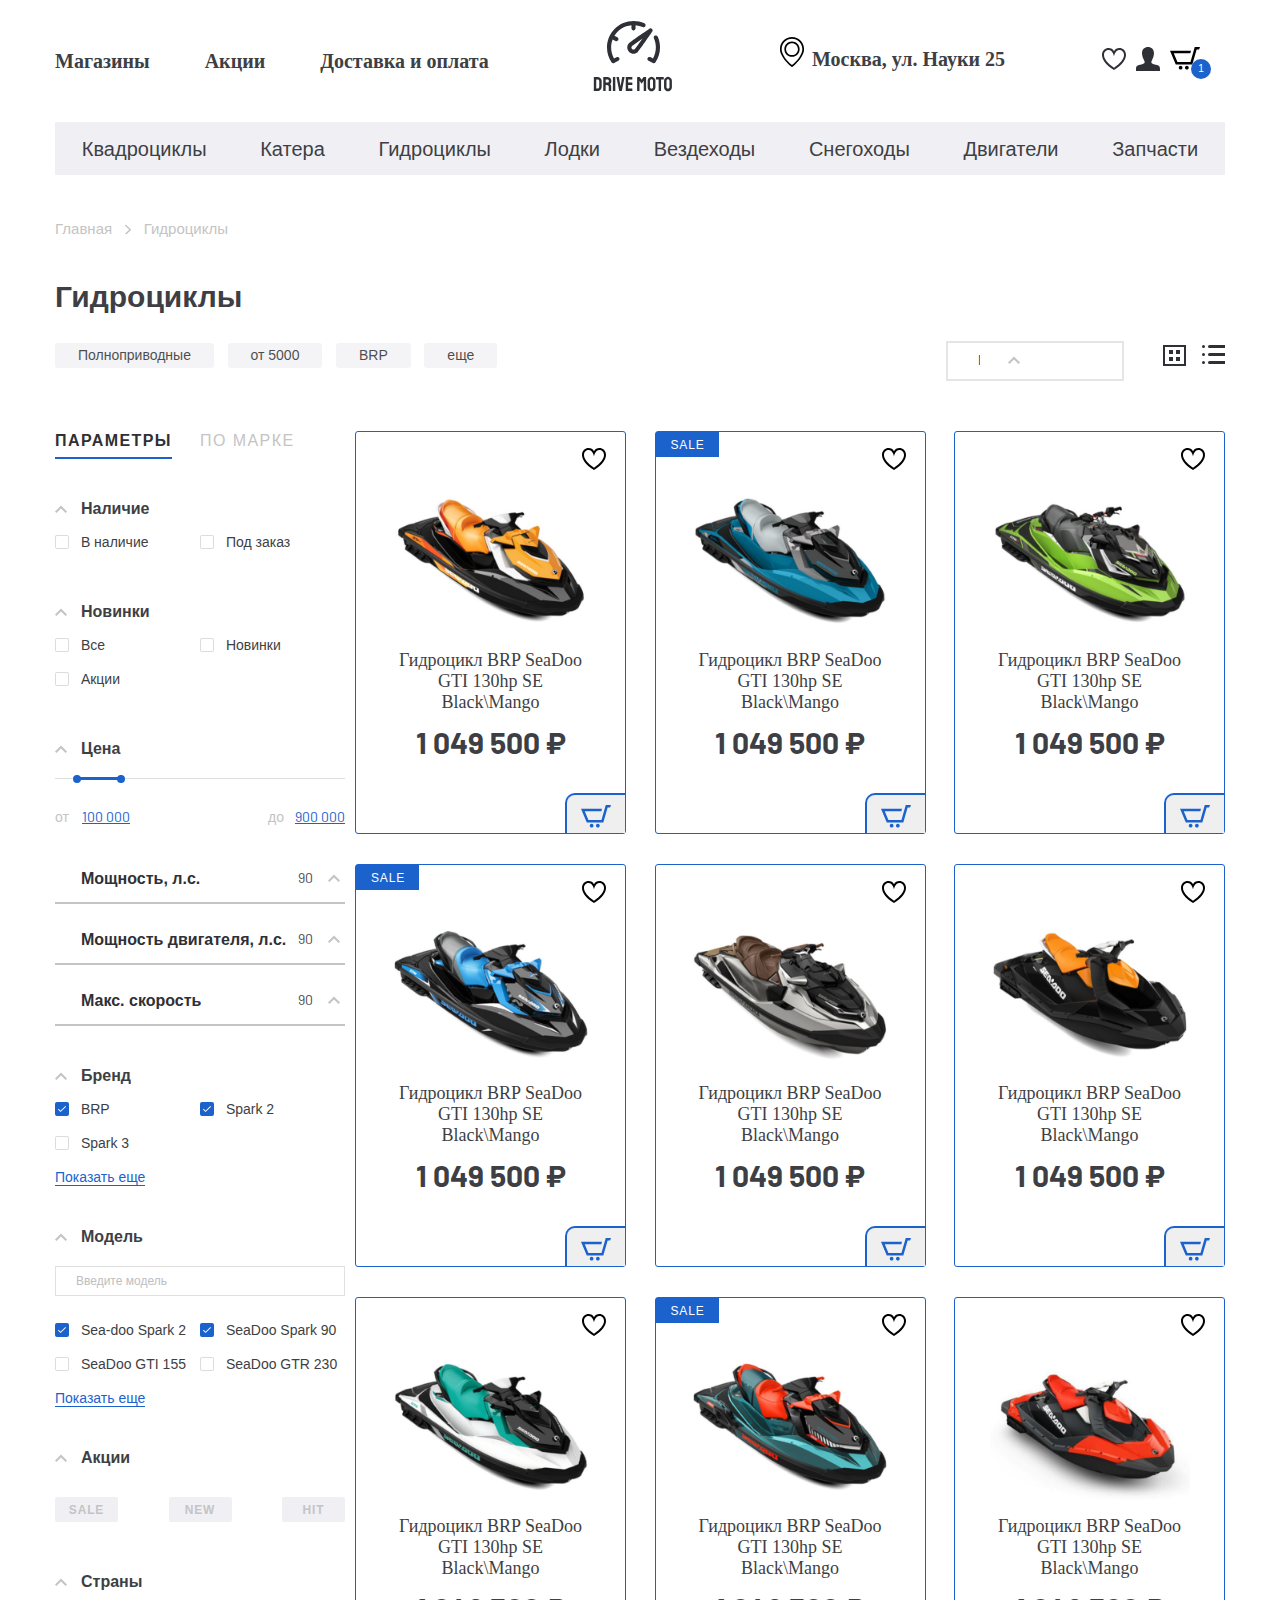
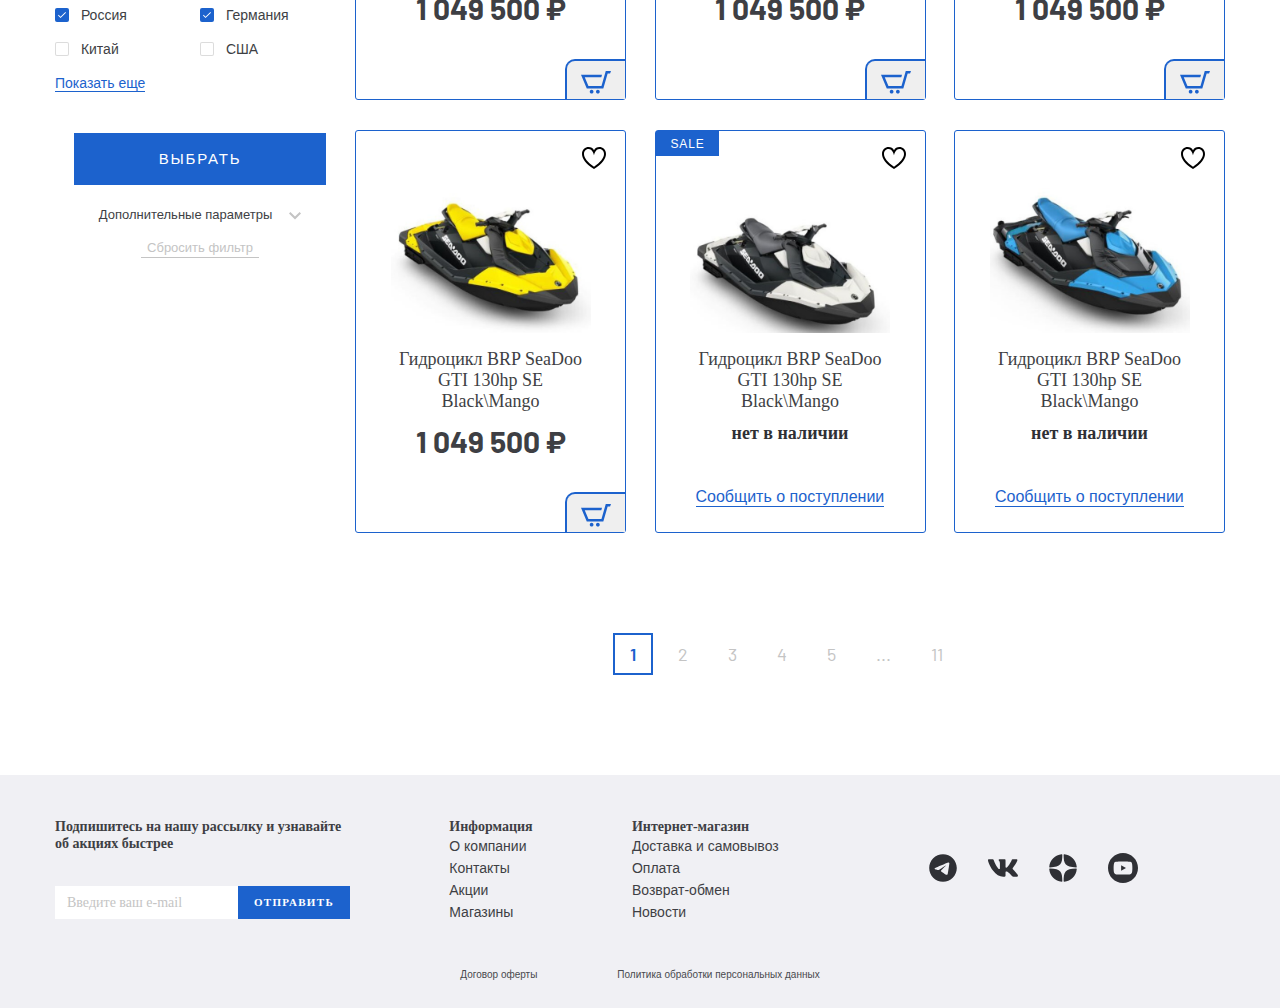
==== catalog.html @ 94f4d3b2 "верстка фильтра catalog.html" ====
<!DOCTYPE html>
<html lang="ru">

<head>
  <meta charset="UTF-8">
  <meta name="viewport" content="width=device-width, initial-scale=1.0">
  <meta http-equiv="X-UA-Compatible" content="ie=edge">
  <title>Интернет-магазин мыла ручной работы</title>
  <link rel="stylesheet" href="css/normalize.css">
  <link rel="stylesheet" href="css/slick.css">
  <link rel="stylesheet" href="css/fonts.css">
  <link rel="stylesheet" href="css/ion.rangeSlider.min.css">
  <link rel="stylesheet" href="css/jquery.formstyler.css">
  <link rel="stylesheet" href="css/jquery.rateyo.min.css">
  <link rel="stylesheet" href="css/jquery.formstyler.theme.css">
  <link href="https://fonts.googleapis.com/css2?family=Barlow:wght@400;700&display=swap" rel="stylesheet">
  <link rel="stylesheet" href="css/style.css">
</head>

<body>

  <header class="header">
    <div class="header__top">
      <div class="container">
        <div class="header__top-inner">
          <nav class="menu">
            <ul class="menu__list">
              <li class="menu__item"><a class="menu__link" href="#">Магазины</a></li>
              <li class="menu__item"><a class="menu__link" href="#">Акции</a></li>
              <li class="menu__item"><a class="menu__link" href="#">Доставка и оплата</a></li>
            </ul>
          </nav>
          <a class="logo" href="#">
            <img class="logo__img" src="images/logo.svg" alt="">
          </a>
          <div class="header__box">
            <p class="header__adress">Москва, ул. Науки 25</p>
            <ul class="user-list">
              <li class="user-list__item">
                <a class="user-list__link" href="#">
                  <img src="images/favorite.svg" alt="">
                </a>
              </li>
              <li class="user-list__item">
                <a class="user-list__link" href="#">
                  <img src="images/user.svg" alt="">
                </a>
              </li>
              <li class="user-list__item">
                <a class="user-list__link basket" href="#">
                  <img src="images/basket.svg" alt="">
                  <p class="basket__num">1</p>
                </a>
              </li>
            </ul>
          </div>
        </div>
      </div>
    </div>
    <div class="header__bottom">
      <div class="container">
        <ul class="menu-categories">
          <li class="menu-categories__item">
            <a class="menu-categories__link" href="#">Квадроциклы</a>
          </li>
          <li class="menu-categories__item">
            <a class="menu-categories__link" href="#">Катера</a>
          </li>
          <li class="menu-categories__item">
            <a class="menu-categories__link" href="#">Гидроциклы</a>
          </li>
          <li class="menu-categories__item">
            <a class="menu-categories__link" href="#">Лодки</a>
          </li>
          <li class="menu-categories__item">
            <a class="menu-categories__link" href="#">Вездеходы</a>
          </li>
          <li class="menu-categories__item">
            <a class="menu-categories__link" href="#">Снегоходы</a>
          </li>
          <li class="menu-categories__item">
            <a class="menu-categories__link" href="#">Двигатели</a>
          </li>
          <li class="menu-categories__item">
            <a class="menu-categories__link" href="#">Запчасти</a>
          </li>
        </ul>
      </div>
    </div>
  </header>


  <div class="breadcrumbs">
    <div class="container">
      <ul class="breadcrumbs__list">
        <li class="breadcrumbs__list-item">
          <a class="breadcrimbs__list-link" href="#">Главная</a>
        </li>
        <li class="breadcrumbs__list-item">
          <span>Гидроциклы</span>
        </li>
      </ul>
    </div>
  </div>

  <section class="catalog">
    <div class="container">
      <h2 class="catalog__title">Гидроциклы</h2>
      <div class="catalog__filter">
        <div class="catalog__filter-items">
          <button class="">Полноприводные</button>
          <button class="">от 5000</button>
          <button class="">BRP</button>
          <button class="">еще</button>
        </div>
        <div class="catalog__filter-btn">
          <select class="filter-style select-item">
            <option>По полулярности</option>
            <option>По цене</option>
            <option>По убыванию</option>
            <option>По возрастанию</option>
          </select>
          <button class="catalog__filter-btngrid">
            <svg width="23" height="21" viewBox="0 0 23 21" fill="none" xmlns="http://www.w3.org/2000/svg">
              <rect x="1" y="1" width="21" height="19" stroke="#2F3035" stroke-width="2" />
              <rect x="7" y="6" width="2" height="2" fill="#2F3035" stroke="#2F3035" stroke-width="2" />
              <rect x="7" y="13" width="2" height="2" fill="#2F3035" stroke="#2F3035" stroke-width="2" />
              <rect x="14" y="6" width="2" height="2" fill="#2F3035" stroke="#2F3035" stroke-width="2" />
              <rect x="14" y="13" width="2" height="2" fill="#2F3035" stroke="#2F3035" stroke-width="2" />
            </svg>
          </button>
          <button class="catalog__filter-btnline">
            <svg width="23" height="21" viewBox="0 0 23 21" fill="none" xmlns="http://www.w3.org/2000/svg">
              <g opacity="1">
                <rect x="6" width="21" height="3" rx="1.5" fill="#2F3035" />
                <rect x="6" y="8" width="21" height="3" rx="1.5" fill="#2F3035" />
                <rect x="6" y="16" width="21" height="3" rx="1.5" fill="#2F3035" />
                <rect width="3" height="3" rx="1.5" fill="#2F3035" />
                <rect y="8" width="3" height="3" rx="1.5" fill="#2F3035" />
                <rect y="16" width="3" height="3" rx="1.5" fill="#2F3035" />
              </g>
            </svg>
          </button>
        </div>
      </div>
      <div class="catalog__inner">
        <aside class="catalog__inner-aside">
          <div class="tabs-wrapper">
            <div class="tabs aside-filter__tabs">
              <a class="tab aside-filter__tab tab--active" href="#"><span>Параметры</span></a>
              <a class="tab aside-filter__tab" href="#"><span>по марке</span></a>
            </div>
            <div class="tabs-container">
              <div class="tabs-content aside-filter__tabs-content tabs-content--active">
                <form action="#" class="aside-filter__form">
                  <ul class="aside-filter__list">
                    <li class="aside-filter__item-drop">
                      <p class="aside-filter__item-title filter__item-drop">Наличие</p>
                      <div class="aside-filter__content">
                        <div class="aside-filter__content-box">
                          <label class="aside-filter__content-label">
                            <input class="filter-style" type="checkbox">
                            В наличие
                          </label>
                        </div>
                        <div class="aside-filter__content-box">
                          <label class="aside-filter__content-label">
                            <input class="filter-style" type="checkbox">
                            Под заказ
                          </label>
                        </div>
                      </div>
                    </li>
                    <li class="aside-filter__item-drop">
                      <p class="aside-filter__item-title filter__item-drop">Новинки</p>
                      <div class="aside-filter__content aside-filter__content-radio">
                        <div class="aside-filter__content-box">
                          <label class="aside-filter__content-label">
                            <input class="filter-style" name="radio" type="radio">
                            Все
                          </label>
                        </div>
                        <div class="aside-filter__content-box">
                          <label class="aside-filter__content-label">
                            <input class="filter-style" name="radio" type="radio">
                            Новинки
                          </label>
                        </div>
                        <div class="aside-filter__content-box">
                          <label class="aside-filter__content-label">
                            <input class="filter-style" name="radio" type="radio">
                            Акции
                          </label>
                        </div>
                      </div>
                    </li>
                    <li class="aside-filter__item-drop">
                      <p class="aside-filter__item-title filter__item-drop">Цена</p>
                      <div class="aside-filter__content">
                        <input type="text" class="js-range-slider" name="my_range" value="" data-from="150000" data-to="275000"/>
                      </div>
                    </li>
                    <li class="aside-filter__item-list">
                      <div class="filter__item-list">
                        <p class="filter-list__title">
                          Мощность, л.с.
                        </p>
                        <select class="filter-list__select filter-style">
                          <option>90</option>
                          <option>130</option>
                          <option>154</option>
                          <option>230</option>
                          <option>300</option>
                        </select>
                      </div>
                      <div class="filter__item-list">
                        <p class="filter-list__title">
                          Мощность двигателя, л.с.
                        </p>
                        <select class="filter-list__select filter-style">
                          <option>90</option>
                          <option>130</option>
                          <option>154</option>
                          <option>230</option>
                          <option>300</option>
                        </select>
                      </div>
                      <div class="filter__item-list">
                        <p class="filter-list__title">
                          Макс. скорость
                        </p>
                        <select class="filter-list__select filter-style">
                          <option>90</option>
                          <option>130</option>
                          <option>154</option>
                          <option>230</option>
                          <option>300</option>
                        </select>
                      </div>
                    </li>
                    <li class="aside-filter__item-drop">
                      <p class="aside-filter__item-title filter__item-drop">Бренд</p>
                      <div class="aside-filter__content">
                        <div class="aside-filter__content-box">
                          <label class="aside-filter__content-label">
                            <input class="filter-style" type="checkbox" checked>
                            BRP
                          </label>
                        </div>
                        <div class="aside-filter__content-box">
                          <label class="aside-filter__content-label">
                            <input class="filter-style" type="checkbox" checked>
                            Spark 2
                          </label>
                        </div>
                        <div class="aside-filter__content-box">
                          <label class="aside-filter__content-label">
                            <input class="filter-style" type="checkbox">
                            Spark 3
                          </label>
                        </div>
                        <div class="filter-more">
                          <a class="filter-more__btn" href="#">Показать еще</a>
                        </div>
                      </div>
                    </li>
                    <li class="aside-filter__item-drop">
                      <p class="aside-filter__item-title filter__item-drop">Модель</p>
                      <div class="aside-filter__content">
                        <input class="filter-search" type="text" placeholder="Введите модель">
                        <div class="aside-filter__content-box">
                          <label class="aside-filter__content-label">
                            <input class="filter-style" type="checkbox" checked>
                            Sea-doo Spark 2
                          </label>
                        </div>
                        <div class="aside-filter__content-box">
                          <label class="aside-filter__content-label">
                            <input class="filter-style" type="checkbox" checked>
                            SeaDoo Spark 90
                          </label>
                        </div>
                        <div class="aside-filter__content-box">
                          <label class="aside-filter__content-label">
                            <input class="filter-style" type="checkbox">
                            SeaDoo GTI 155
                          </label>
                        </div>
                        <div class="aside-filter__content-box">
                          <label class="aside-filter__content-label">
                            <input class="filter-style" type="checkbox">
                            SeaDoo GTR 230
                          </label>
                        </div>
                        <div class="filter-more">
                          <a class="filter-more__btn" href="#">Показать еще</a>
                        </div>
                      </div>
                    </li>
                    
                    
                    <li class="aside-filter__item-drop btn-checked">
                      <p class="aside-filter__item-title filter__item-drop">Акции</p>
                      <div class="aside-filter__content">
                        <div class="aside-filter__content-box">
                          <label class="aside-filter__content-label">
                            <input class="filter-style" type="checkbox">
                            <span class="btn-checked__text">Sale</span>
                          </label>
                        </div>
                        <div class="aside-filter__content-box">
                          <label class="aside-filter__content-label">
                            <input class="filter-style" type="checkbox">
                            <span class="btn-checked__text">New</span>
                          </label>
                        </div>
                        <div class="aside-filter__content-box">
                          <label class="aside-filter__content-label">
                            <input class="filter-style" type="checkbox">
                            <span class="btn-checked__text">Hit</span>
                          </label>
                        </div>
                      </div>
                    </li>
                    <li class="aside-filter__item-drop">
                      <p class="aside-filter__item-title filter__item-drop">Страны</p>
                      <div class="aside-filter__content">
                        <div class="aside-filter__content-box">
                          <label class="aside-filter__content-label">
                            <input class="filter-style" type="checkbox" checked>
                            Россия
                          </label>
                        </div>
                        <div class="aside-filter__content-box">
                          <label class="aside-filter__content-label">
                            <input class="filter-style" type="checkbox" checked>
                            Германия
                          </label>
                        </div>
                        <div class="aside-filter__content-box">
                          <label class="aside-filter__content-label">
                            <input class="filter-style" type="checkbox">
                            Китай
                          </label>
                        </div>
                        <div class="aside-filter__content-box">
                          <label class="aside-filter__content-label">
                            <input class="filter-style" type="checkbox">
                            CША
                          </label>
                        </div>
                        <div class="filter-more">
                          <a class="filter-more__btn" href="#">Показать еще</a>
                        </div>
                      </div>
                    </li>
                    <li class="aside-filter__item-drop aside-filter__item-btn">
                      <button class="filter-btn__choose filter-btn__choose--active" type="submit">Выбрать</button>
                      <p class="filter__extra">Дополнительные параметры</p>
                      <div class="filter__extra-content">
                        еще всякие доп. параметры
                      </div>
                      <button class="filter-btn__reset" type="submit">Сбросить фильтр</button>
                    </li>
                  </ul>
                </form>
              </div>
              <div class="tabs-content aside-filter__tabs-content">content-2</div>
            </div>
          </div>
        </aside>
        <div class="catalog__inner-list">
          <div class="product-item__wrapper">
            <button class="product-item__favorite"></button>
            <button class="product-item__basket">
              <img src="images/basket-blue.svg" alt="">
            </button>
            <a class="product-item__notify-link" href="#">Сообщить о поступлении</a>
            <a class="product-item" href="#">
              <p class="product-item__hover-text">
                посмотреть товар
              </p>
              <img class="product-item__img" src="images/content/gidrotsikl-1.png" alt="Гидроцикл BRP SeaDoo GTI 130hp SE Black\Mango">
              <h4 class="product-item__title">Гидроцикл BRP SeaDoo GTI 130hp SE Black\Mango</h4>
              <p class="price product-item__price">1 049 500</p>
              <p class="product-item__notify-text">нет в наличии</p>
            </a>
          </div>
          <div class="product-item__wrapper">
            <button class="product-item__favorite"></button>
            <button class="product-item__basket">
              <img src="images/basket-blue.svg" alt="">
            </button>
            <a class="product-item__notify-link" href="#">Сообщить о поступлении</a>
            <a class="product-item product-item--sale" href="#">
              <p class="product-item__hover-text">
                посмотреть товар
              </p>
              <img class="product-item__img" src="images/content/gidrotsikl-2.png"
                alt="Гидроцикл BRP SeaDoo GTI 130hp SE Black\Mango">
              <h4 class="product-item__title">Гидроцикл BRP SeaDoo GTI 130hp SE Black\Mango</h4>
              <p class="price product-item__price">1 049 500</p>
              <p class="product-item__notify-text">нет в наличии</p>
            </a>
          </div>
          <div class="product-item__wrapper">
            <button class="product-item__favorite"></button>
            <button class="product-item__basket">
              <img src="images/basket-blue.svg" alt="">
            </button>
            <a class="product-item__notify-link" href="#">Сообщить о поступлении</a>
            <a class="product-item" href="#">
              <p class="product-item__hover-text">
                посмотреть товар
              </p>
              <img class="product-item__img" src="images/content/gidrotsikl-3.png"
                alt="Гидроцикл BRP SeaDoo GTI 130hp SE Black\Mango">
              <h4 class="product-item__title">Гидроцикл BRP SeaDoo GTI 130hp SE Black\Mango</h4>
              <p class="price product-item__price">1 049 500</p>
              <p class="product-item__notify-text">нет в наличии</p>
            </a>
          </div>
          <div class="product-item__wrapper">
            <button class="product-item__favorite"></button>
            <button class="product-item__basket">
              <img src="images/basket-blue.svg" alt="">
            </button>
            <a class="product-item__notify-link" href="#">Сообщить о поступлении</a>
            <a class="product-item product-item--sale" href="#">
              <p class="product-item__hover-text">
                посмотреть товар
              </p>
              <img class="product-item__img" src="images/content/gidrotsikl-4.png"
                alt="Гидроцикл BRP SeaDoo GTI 130hp SE Black\Mango">
              <h4 class="product-item__title">Гидроцикл BRP SeaDoo GTI 130hp SE Black\Mango</h4>
              <p class="price product-item__price">1 049 500</p>
              <p class="product-item__notify-text">нет в наличии</p>
            </a>
          </div>
          <div class="product-item__wrapper">
            <button class="product-item__favorite"></button>
            <button class="product-item__basket">
              <img src="images/basket-blue.svg" alt="">
            </button>
            <a class="product-item__notify-link" href="#">Сообщить о поступлении</a>
            <a class="product-item" href="#">
              <p class="product-item__hover-text">
                посмотреть товар
              </p>
              <img class="product-item__img" src="images/content/gidrotsikl-5.png"
                alt="Гидроцикл BRP SeaDoo GTI 130hp SE Black\Mango">
              <h4 class="product-item__title">Гидроцикл BRP SeaDoo GTI 130hp SE Black\Mango</h4>
              <p class="price product-item__price">1 049 500</p>
              <p class="product-item__notify-text">нет в наличии</p>
            </a>
          </div>
          <div class="product-item__wrapper">
            <button class="product-item__favorite"></button>
            <button class="product-item__basket">
              <img src="images/basket-blue.svg" alt="">
            </button>
            <a class="product-item__notify-link" href="#">Сообщить о поступлении</a>
            <a class="product-item" href="#">
              <p class="product-item__hover-text">
                посмотреть товар
              </p>
              <img class="product-item__img" src="images/content/gidrotsikl-6.png"
                alt="Гидроцикл BRP SeaDoo GTI 130hp SE Black\Mango">
              <h4 class="product-item__title">Гидроцикл BRP SeaDoo GTI 130hp SE Black\Mango</h4>
              <p class="price product-item__price">1 049 500</p>
              <p class="product-item__notify-text">нет в наличии</p>
            </a>
          </div>
          <div class="product-item__wrapper">
            <button class="product-item__favorite"></button>
            <button class="product-item__basket">
              <img src="images/basket-blue.svg" alt="">
            </button>
            <a class="product-item__notify-link" href="#">Сообщить о поступлении</a>
            <a class="product-item" href="#">
              <p class="product-item__hover-text">
                посмотреть товар
              </p>
              <img class="product-item__img" src="images/content/gidrotsikl-7.png"
                alt="Гидроцикл BRP SeaDoo GTI 130hp SE Black\Mango">
              <h4 class="product-item__title">Гидроцикл BRP SeaDoo GTI 130hp SE Black\Mango</h4>
              <p class="price product-item__price">1 049 500</p>
              <p class="product-item__notify-text">нет в наличии</p>
            </a>
          </div>
          <div class="product-item__wrapper">
            <button class="product-item__favorite"></button>
            <button class="product-item__basket">
              <img src="images/basket-blue.svg" alt="">
            </button>
            <a class="product-item__notify-link" href="#">Сообщить о поступлении</a>
            <a class="product-item product-item--sale" href="#">
              <p class="product-item__hover-text">
                посмотреть товар
              </p>
              <img class="product-item__img" src="images/content/gidrotsikl-8.png"
                alt="Гидроцикл BRP SeaDoo GTI 130hp SE Black\Mango">
              <h4 class="product-item__title">Гидроцикл BRP SeaDoo GTI 130hp SE Black\Mango</h4>
              <p class="price product-item__price">1 049 500</p>
              <p class="product-item__notify-text">нет в наличии</p>
            </a>
          </div>
          <div class="product-item__wrapper">
            <button class="product-item__favorite"></button>
            <button class="product-item__basket">
              <img src="images/basket-blue.svg" alt="">
            </button>
            <a class="product-item__notify-link" href="#">Сообщить о поступлении</a>
            <a class="product-item" href="#">
              <p class="product-item__hover-text">
                посмотреть товар
              </p>
              <img class="product-item__img" src="images/content/gidrotsikl-9.png"
                alt="Гидроцикл BRP SeaDoo GTI 130hp SE Black\Mango">
              <h4 class="product-item__title">Гидроцикл BRP SeaDoo GTI 130hp SE Black\Mango</h4>
              <p class="price product-item__price">1 049 500</p>
              <p class="product-item__notify-text">нет в наличии</p>
            </a>
          </div>
          <div class="product-item__wrapper">
            <button class="product-item__favorite"></button>
            <button class="product-item__basket">
              <img src="images/basket-blue.svg" alt="">
            </button>
            <a class="product-item__notify-link" href="#">Сообщить о поступлении</a>
            <a class="product-item" href="#">
              <p class="product-item__hover-text">
                посмотреть товар
              </p>
              <img class="product-item__img" src="images/content/gidrotsikl-10.png"
                alt="Гидроцикл BRP SeaDoo GTI 130hp SE Black\Mango">
              <h4 class="product-item__title">Гидроцикл BRP SeaDoo GTI 130hp SE Black\Mango</h4>
              <p class="price product-item__price">1 049 500</p>
              <p class="product-item__notify-text">нет в наличии</p>
            </a>
          </div>
          <div class="product-item__wrapper product-item__not-available">
            <button class="product-item__favorite"></button>
            <button class="product-item__basket">
              <img src="images/basket-blue.svg" alt="">
            </button>
            <a class="product-item__notify-link" href="#">Сообщить о поступлении</a>
            <a class="product-item product-item--sale" href="#">
              <p class="product-item__hover-text">
                посмотреть товар
              </p>
              <img class="product-item__img" src="images/content/gidrotsikl-11.png"
                alt="Гидроцикл BRP SeaDoo GTI 130hp SE Black\Mango">
              <h4 class="product-item__title">Гидроцикл BRP SeaDoo GTI 130hp SE Black\Mango</h4>
              <p class="price product-item__price">1 049 500</p>
              <p class="product-item__notify-text">нет в наличии</p>
            </a>
          </div>
          <div class="product-item__wrapper product-item__not-available">
            <button class="product-item__favorite"></button>
            <button class="product-item__basket">
              <img src="images/basket-blue.svg" alt="">
            </button>
            <a class="product-item__notify-link" href="#">Сообщить о поступлении</a>
            <a class="product-item" href="#">
              <p class="product-item__hover-text">
                посмотреть товар
              </p>
              <img class="product-item__img" src="images/content/gidrotsikl-12.png"
                alt="Гидроцикл BRP SeaDoo GTI 130hp SE Black\Mango">
              <h4 class="product-item__title">Гидроцикл BRP SeaDoo GTI 130hp SE Black\Mango</h4>
              <p class="price product-item__price">1 049 500</p>
              <p class="product-item__notify-text">нет в наличии</p>
            </a>
          </div>

          <div class="pagination">
            <ul class="pagination-list">
              <li class="pagination-list__item active">
                <a href="#">1</a>
              </li>
              <li class="pagination-list__item">
                <a href="#">2</a>
              </li>
              <li class="pagination-list__item">
                <a href="#">3</a>
              </li>
              <li class="pagination-list__item">
                <a href="#">4</a>
              </li>
              <li class="pagination-list__item">
                <a href="#">5</a>
              </li>
              <li class="pagination-list__item pagination-list__item--dots">
                <a href="#">...</a>
              </li>
              <li class="pagination-list__item">
                <a href="#">11</a>
              </li>
            </ul>
          </div>

        </div>
      </div>
    </div>
  </section>

        <footer class="footer">
          <div class="container">
            <div class="footer__top">
              <div class="footer__top-inner">
                <div class="footer__top-item footer__top-newsletter">
                  <h5 class="footer__top-title">Подпишитесь на нашу рассылку
                    и узнавайте об акциях быстрее</h5>
                  <form class="footer-form" action="#">
                    <input class="footer-form__input" type="text" placeholder="Введите ваш e-mail">
                    <button class="footer-form__btn" type="submit">Отправить</button>
                  </form>
                </div>
                <div class="footer__top-item">
                  <h5 class="footer__top-title">Информация</h5>
                  <ul class="footer-list">
                    <li class="footer-list__item">
                      <a class="footer-list__link" href="#">О компании</a>
                    </li>
                    <li class="footer-list__item">
                      <a class="footer-list__link" href="#">Контакты</a>
                    </li>
                    <li class="footer-list__item">
                      <a class="footer-list__link" href="#">Акции</a>
                    </li>
                    <li class="footer-list__item">
                      <a class="footer-list__link" href="#">Магазины</a>
                    </li>
                  </ul>
                </div>
                <div class="footer__top-item">
                  <h5 class="footer__top-title">Интернет-магазин</h5>
                  <ul class="footer-list">
                    <li class="footer-list__item">
                      <a class="footer-list__link" href="#">Доставка и самовывоз</a>
                    </li>
                    <li class="footer-list__item">
                      <a class="footer-list__link" href="#">Оплата</a>
                    </li>
                    <li class="footer-list__item">
                      <a class="footer-list__link" href="#">Возврат-обмен</a>
                    </li>
                    <li class="footer-list__item">
                      <a class="footer-list__link" href="#">Новости</a>
                    </li>
                  </ul>
                </div>
                <div class="footer__top-item footer__top-social">
                  <ul class="social-list">
                    <li class="social-list__item">
                      <a class="social-list__link" href="#">
                        <img src="images/telegram.svg" alt="Telegram">
                      </a>
                    </li>
                    <li class="social-list__item">
                      <a class="social-list__link" href="#">
                        <img src="images/vk.svg" alt="ВКонтакте">
                      </a>
                    </li>
                    <li class="social-list__item">
                      <a class="social-list__link" href="#">
                        <img src="images/yandex-zen.svg" alt="Яндекс.Дзен">
                      </a>
                    </li>
                    <li class="social-list__item">
                      <a class="social-list__link" href="#">
                        <img src="images/youtube.svg" alt="YouTube">
                      </a>
                    </li>
                  </ul>
                </div>
              </div>
            </div>
            <div class="footer__bottom">
              <a class="footer__bottom-link" href="#">Договор оферты</a>
              <a class="footer__bottom-link" href="#">Политика обработки персональных данных</a>
            </div>
          </div>
        </footer>
        
  <script src="https://ajax.googleapis.com/ajax/libs/jquery/3.4.1/jquery.min.js"></script>
  <script src="js/slick.min.js"></script>
  <script src="js/ion.rangeSlider.min.js"></script>
  <script src="js/jquery.formstyler.min.js"></script>
  <script src="js/jquery.rateyo.min.js"></script>
  <script src="js/main.js"></script>
  </body>
        
</html>
---- css/fonts.css ----
@font-face {
   font-family: 'SFProDisplay-Regular', sans-serif;
   src: url('../fonts/SFProDisplay-Regular.woff2') format('woff2'),
        url('../fonts/SFProDisplay-Regular.woff') format('woff');
        font-weight: 400;
        font-style: normal;
        font-display: swap;
}

@font-face {
   font-family: 'SFProDisplay-Medium', sans-serif;
   src: url('../fonts/SFProDisplay-Medium.woff2') format('woff2'),
        url('../fonts/SFProDisplay-Medium.woff') format('woff');
        font-weight: 500;
        font-style: normal;
        font-display: swap;
}

@font-face {
   font-family: 'SFProDisplay-Semibold', sans-serif;
   src: url('../fonts/SFProDisplay-Semibold.woff2') format('woff2'),
        url('../fonts/SFProDisplay-Semibold.woff') format('woff');
        font-weight: 600;
        font-style: normal;
        font-display: swap;
}

@font-face {
   font-family: 'SFProDisplay-Bold', sans-serif;
   src: url('../fonts/SFProDisplay-Bold.woff2') format('woff2'),
        url('../fonts/SFProDisplay-Bold.woff') format('woff');
        font-weight: 700;
        font-style: normal;
        font-display: swap;
}
---- css/ion.rangeSlider.min.css ----
/*!Ion.RangeSlider, 2.3.1, © Denis Ineshin, 2010 - 2019, IonDen.com, Build date: 2019-12-19 16:51:02*/.irs{position:relative;display:block;-webkit-touch-callout:none;-webkit-user-select:none;-khtml-user-select:none;-moz-user-select:none;-ms-user-select:none;user-select:none;font-size:12px;font-family:Arial,sans-serif}.irs-line{position:relative;display:block;overflow:hidden;outline:none !important}.irs-bar{position:absolute;display:block;left:0;width:0}.irs-shadow{position:absolute;display:none;left:0;width:0}.irs-handle{position:absolute;display:block;box-sizing:border-box;cursor:default;z-index:1}.irs-handle.type_last{z-index:2}.irs-min,.irs-max{position:absolute;display:block;cursor:default}.irs-min{left:0}.irs-max{right:0}.irs-from,.irs-to,.irs-single{position:absolute;display:block;top:0;left:0;cursor:default;white-space:nowrap}.irs-grid{position:absolute;display:none;bottom:0;left:0;width:100%;height:20px}.irs-with-grid .irs-grid{display:block}.irs-grid-pol{position:absolute;top:0;left:0;width:1px;height:8px;background:#000}.irs-grid-pol.small{height:4px}.irs-grid-text{position:absolute;bottom:0;left:0;white-space:nowrap;text-align:center;font-size:9px;line-height:9px;padding:0 3px;color:#000}.irs-disable-mask{position:absolute;display:block;top:0;left:-1%;width:102%;height:100%;cursor:default;background:rgba(0,0,0,0);z-index:2}.lt-ie9 .irs-disable-mask{background:#000;filter:alpha(opacity=0);cursor:not-allowed}.irs-disabled{opacity:.4}.irs-hidden-input{position:absolute !important;display:block !important;top:0 !important;left:0 !important;width:0 !important;height:0 !important;font-size:0 !important;line-height:0 !important;padding:0 !important;margin:0 !important;overflow:hidden;outline:none !important;z-index:-9999 !important;background:none !important;border-style:solid !important;border-color:transparent !important}.irs--flat{height:40px}.irs--flat.irs-with-grid{height:60px}.irs--flat .irs-line{top:25px;height:12px;background-color:#e1e4e9;border-radius:4px}.irs--flat .irs-bar{top:25px;height:12px;background-color:#ed5565}.irs--flat .irs-bar--single{border-radius:4px 0 0 4px}.irs--flat .irs-shadow{height:1px;bottom:16px;background-color:#e1e4e9}.irs--flat .irs-handle{top:22px;width:16px;height:18px;background-color:transparent}.irs--flat .irs-handle>i:first-child{position:absolute;display:block;top:0;left:50%;width:2px;height:100%;margin-left:-1px;background-color:#da4453}.irs--flat .irs-handle.state_hover>i:first-child,.irs--flat .irs-handle:hover>i:first-child{background-color:#a43540}.irs--flat .irs-min,.irs--flat .irs-max{top:0;padding:1px 3px;color:#999;font-size:10px;line-height:1.333;text-shadow:none;background-color:#e1e4e9;border-radius:4px}.irs--flat .irs-from,.irs--flat .irs-to,.irs--flat .irs-single{color:white;font-size:10px;line-height:1.333;text-shadow:none;padding:1px 5px;background-color:#ed5565;border-radius:4px}.irs--flat .irs-from:before,.irs--flat .irs-to:before,.irs--flat .irs-single:before{position:absolute;display:block;content:"";bottom:-6px;left:50%;width:0;height:0;margin-left:-3px;overflow:hidden;border:3px solid transparent;border-top-color:#ed5565}.irs--flat .irs-grid-pol{background-color:#e1e4e9}.irs--flat .irs-grid-text{color:#999}.irs--big{height:55px}.irs--big.irs-with-grid{height:70px}.irs--big .irs-line{top:33px;height:12px;background-color:white;background:linear-gradient(to bottom, #ddd -50%, white 150%);border:1px solid #ccc;border-radius:12px}.irs--big .irs-bar{top:33px;height:12px;background-color:#92bce0;border:1px solid #428bca;background:linear-gradient(to bottom, #ffffff 0%, #428bca 30%, #b9d4ec 100%);box-shadow:inset 0 0 1px 1px rgba(255,255,255,0.5)}.irs--big .irs-bar--single{border-radius:12px 0 0 12px}.irs--big .irs-shadow{height:1px;bottom:16px;background-color:rgba(66,139,202,0.5)}.irs--big .irs-handle{top:25px;width:30px;height:30px;border:1px solid rgba(0,0,0,0.3);background-color:#cbcfd5;background:linear-gradient(to bottom, white 0%, #B4B9BE 30%, white 100%);box-shadow:1px 1px 2px rgba(0,0,0,0.2),inset 0 0 3px 1px white;border-radius:30px}.irs--big .irs-handle.state_hover,.irs--big .irs-handle:hover{border-color:rgba(0,0,0,0.45);background-color:#939ba7;background:linear-gradient(to bottom, white 0%, #919BA5 30%, white 100%)}.irs--big .irs-min,.irs--big .irs-max{top:0;padding:1px 5px;color:white;text-shadow:none;background-color:#9f9f9f;border-radius:3px}.irs--big .irs-from,.irs--big .irs-to,.irs--big .irs-single{color:white;text-shadow:none;padding:1px 5px;background-color:#428bca;background:linear-gradient(to bottom, #428bca 0%, #3071a9 100%);border-radius:3px}.irs--big .irs-grid-pol{background-color:#428bca}.irs--big .irs-grid-text{color:#428bca}.irs--modern{height:55px}.irs--modern.irs-with-grid{height:55px}.irs--modern .irs-line{top:25px;height:5px;background-color:#d1d6e0;background:linear-gradient(to bottom, #e0e4ea 0%, #d1d6e0 100%);border:1px solid #a3adc1;border-bottom-width:0;border-radius:5px}.irs--modern .irs-bar{top:25px;height:5px;background:#20b426;background:linear-gradient(to bottom, #20b426 0%, #18891d 100%)}.irs--modern .irs-bar--single{border-radius:5px 0 0 5px}.irs--modern .irs-shadow{height:1px;bottom:21px;background-color:rgba(209,214,224,0.5)}.irs--modern .irs-handle{top:37px;width:12px;height:13px;border:1px solid #a3adc1;border-top-width:0;box-shadow:1px 1px 1px rgba(0,0,0,0.1);border-radius:0 0 3px 3px}.irs--modern .irs-handle>i:nth-child(1){position:absolute;display:block;top:-4px;left:1px;width:6px;height:6px;border:1px solid #a3adc1;background:white;transform:rotate(45deg)}.irs--modern .irs-handle>i:nth-child(2){position:absolute;display:block;box-sizing:border-box;top:0;left:0;width:10px;height:12px;background:#e9e6e6;background:linear-gradient(to bottom, white 0%, #e9e6e6 100%);border-radius:0 0 3px 3px}.irs--modern .irs-handle>i:nth-child(3){position:absolute;display:block;box-sizing:border-box;top:3px;left:3px;width:4px;height:5px;border-left:1px solid #a3adc1;border-right:1px solid #a3adc1}.irs--modern .irs-handle.state_hover,.irs--modern .irs-handle:hover{border-color:#7685a2;background:#c3c7cd;background:linear-gradient(to bottom, #ffffff 0%, #919ba5 30%, #ffffff 100%)}.irs--modern .irs-handle.state_hover>i:nth-child(1),.irs--modern .irs-handle:hover>i:nth-child(1){border-color:#7685a2}.irs--modern .irs-handle.state_hover>i:nth-child(3),.irs--modern .irs-handle:hover>i:nth-child(3){border-color:#48536a}.irs--modern .irs-min,.irs--modern .irs-max{top:0;font-size:10px;line-height:1.333;text-shadow:none;padding:1px 5px;color:white;background-color:#d1d6e0;border-radius:5px}.irs--modern .irs-from,.irs--modern .irs-to,.irs--modern .irs-single{font-size:10px;line-height:1.333;text-shadow:none;padding:1px 5px;background-color:#20b426;color:white;border-radius:5px}.irs--modern .irs-from:before,.irs--modern .irs-to:before,.irs--modern .irs-single:before{position:absolute;display:block;content:"";bottom:-6px;left:50%;width:0;height:0;margin-left:-3px;overflow:hidden;border:3px solid transparent;border-top-color:#20b426}.irs--modern .irs-grid{height:25px}.irs--modern .irs-grid-pol{background-color:#dedede}.irs--modern .irs-grid-text{color:silver;font-size:13px}.irs--sharp{height:50px;font-size:12px;line-height:1}.irs--sharp.irs-with-grid{height:57px}.irs--sharp .irs-line{top:30px;height:2px;background-color:black;border-radius:2px}.irs--sharp .irs-bar{top:30px;height:2px;background-color:#ee22fa}.irs--sharp .irs-bar--single{border-radius:2px 0 0 2px}.irs--sharp .irs-shadow{height:1px;bottom:21px;background-color:rgba(0,0,0,0.5)}.irs--sharp .irs-handle{top:25px;width:10px;height:10px;background-color:#a804b2}.irs--sharp .irs-handle>i:first-child{position:absolute;display:block;top:100%;left:0;width:0;height:0;border:5px solid transparent;border-top-color:#a804b2}.irs--sharp .irs-handle.state_hover,.irs--sharp .irs-handle:hover{background-color:black}.irs--sharp .irs-handle.state_hover>i:first-child,.irs--sharp .irs-handle:hover>i:first-child{border-top-color:black}.irs--sharp .irs-min,.irs--sharp .irs-max{color:white;font-size:14px;line-height:1;top:0;padding:3px 4px;opacity:.4;background-color:#a804b2;border-radius:2px}.irs--sharp .irs-from,.irs--sharp .irs-to,.irs--sharp .irs-single{font-size:14px;line-height:1;text-shadow:none;padding:3px 4px;background-color:#a804b2;color:white;border-radius:2px}.irs--sharp .irs-from:before,.irs--sharp .irs-to:before,.irs--sharp .irs-single:before{position:absolute;display:block;content:"";bottom:-6px;left:50%;width:0;height:0;margin-left:-3px;overflow:hidden;border:3px solid transparent;border-top-color:#a804b2}.irs--sharp .irs-grid{height:25px}.irs--sharp .irs-grid-pol{background-color:#dedede}.irs--sharp .irs-grid-text{color:silver;font-size:13px}.irs--round{height:50px}.irs--round.irs-with-grid{height:65px}.irs--round .irs-line{top:36px;height:4px;background-color:#dee4ec;border-radius:4px}.irs--round .irs-bar{top:36px;height:4px;background-color:#006cfa}.irs--round .irs-bar--single{border-radius:4px 0 0 4px}.irs--round .irs-shadow{height:4px;bottom:21px;background-color:rgba(222,228,236,0.5)}.irs--round .irs-handle{top:26px;width:24px;height:24px;border:4px solid #006cfa;background-color:white;border-radius:24px;box-shadow:0 1px 3px rgba(0,0,255,0.3)}.irs--round .irs-handle.state_hover,.irs--round .irs-handle:hover{background-color:#f0f6ff}.irs--round .irs-min,.irs--round .irs-max{color:#333;font-size:14px;line-height:1;top:0;padding:3px 5px;background-color:rgba(0,0,0,0.1);border-radius:4px}.irs--round .irs-from,.irs--round .irs-to,.irs--round .irs-single{font-size:14px;line-height:1;text-shadow:none;padding:3px 5px;background-color:#006cfa;color:white;border-radius:4px}.irs--round .irs-from:before,.irs--round .irs-to:before,.irs--round .irs-single:before{position:absolute;display:block;content:"";bottom:-6px;left:50%;width:0;height:0;margin-left:-3px;overflow:hidden;border:3px solid transparent;border-top-color:#006cfa}.irs--round .irs-grid{height:25px}.irs--round .irs-grid-pol{background-color:#dedede}.irs--round .irs-grid-text{color:silver;font-size:13px}.irs--square{height:50px}.irs--square.irs-with-grid{height:60px}.irs--square .irs-line{top:31px;height:4px;background-color:#dedede}.irs--square .irs-bar{top:31px;height:4px;background-color:black}.irs--square .irs-shadow{height:2px;bottom:21px;background-color:#dedede}.irs--square .irs-handle{top:25px;width:16px;height:16px;border:3px solid black;background-color:white;-webkit-transform:rotate(45deg);-ms-transform:rotate(45deg);transform:rotate(45deg)}.irs--square .irs-handle.state_hover,.irs--square .irs-handle:hover{background-color:#f0f6ff}.irs--square .irs-min,.irs--square .irs-max{color:#333;font-size:14px;line-height:1;top:0;padding:3px 5px;background-color:rgba(0,0,0,0.1)}.irs--square .irs-from,.irs--square .irs-to,.irs--square .irs-single{font-size:14px;line-height:1;text-shadow:none;padding:3px 5px;background-color:black;color:white}.irs--square .irs-grid{height:25px}.irs--square .irs-grid-pol{background-color:#dedede}.irs--square .irs-grid-text{color:silver;font-size:11px}
---- css/style.css ----
html {
   box-sizing: border-box;
}

*, *::after, *::before {
   box-sizing: inherit;
}

a {
   text-decoration: none;
   color: inherit;
   /*display: inline-block;*/
}

ul, li {
   padding: 0;
   margin: 0;
   list-style: none;
}

h1, h2, h3, h4, h5, h6 {
   margin: 0;
}

p {
  margin: 0;
}

body {
   color: #3e3f44;
   font-family: 'SFProDisplay-Regular', sans-serif;
   font-size: 20px;
   line-height: 24px;
   font-weight: 400;
}

.container {
   max-width: 1200px;
   padding: 0 15px;
   margin: 0 auto;
}

.page-section {
  margin-bottom: 80px;
}

.header__top-inner {
   display: flex;
   justify-content: space-between;
   align-items: center;
   min-height: 122px;
   font-family: "SFProDisplay-Bold", serif;
   font-weight:700;
}

.menu__item {
   display: inline-block;
}

.menu__item + .menu__item {
   padding-left: 50px;
}

.header__box {
   display: flex;
}

.header__adress {
   margin-right: 60px;
   width: 265px;
   padding-left: 35px;
   position: relative;
}

.header__adress::before {
   content:"";
   position: absolute;
   background-image: url('../images/map1.svg');
   width: 30px;
   height: 30px;
   left: 0;
   top: -10px;
}

.user-list {
   margin-right: 15px;
   display: flex;
   align-items: center;
}

.user-list__item {
   display: inline-block;
   padding-right: 10px;
}

.basket {
   position: relative;
}

.basket__num {
   position: absolute;
   font-weight: 500;
   font-size: 10px;
   font-family: "SFProDisplay-Medium", sans-serif;
   color: #fff;
   line-height: 20px;
   width: 20px;
   height: 20px;
   background-color: #1C62CD;
   border-radius: 50%;
   text-align: center;
   bottom: -5px;
   right: -11px;
}

.menu-categories {
   background-color: #F0F0F4;
   display: flex;
   align-items: center;
   justify-content: space-around;
   min-height: 53px;
}

.menu-categories__item {
   position: relative;
}

.menu-categories__link {
   transition: all .3s;
   font-weight: 400;
   padding: 15px 0 14px;
   position: relative;
}

.menu-categories__link::before {
   content: "";
   position: absolute;
   width: 0;
   right: 0;
   left: auto;
   background-color: #1C62CD;
   height: 3px;
   bottom: -2px;
   transition: all .3s;
}

.menu-categories__link:hover {
   color:black;
}

.menu-categories__link:hover::before {
   width: 100%;
   right: auto;
   left: 0;
}

.banner-section__inner {
   display: flex;
   justify-content: space-between;
}

.banner-section__slider {
   max-width:870px;
}

.banner-section__slider-img {
  object-fit:cover;
  min-height: 400px;
}

.banner-section__slider-btn,
.product-slider__slider-btn,
.popular-slider__slider-btn {
   position:absolute;
   top:50%;
   transform:translateY(-50%);
   background-color: transparent;
   border: none;
   margin: 0;
   padding: 0;
   z-index: 5;
   cursor: pointer;
}

.banner-section__slider-btnprev {
   left: 20px;
}

.banner-section__slider-btnnext {
   right: 20px;
}

.slick-dots {
   position: absolute;
   bottom: 40px;
   left: 0;
   right: 0;
   text-align: center;
}

.slick-dots li {
   display: inline-block;
   padding: 0 5px;
}

.slick-dots button {
   padding: 0;
   margin: 0;
   font-size: 0;
   width: 11px;
   height: 11px;
   border-radius:50%;
   border:1px solid #fff;
   background-color: transparent;
}

.slick-active button {
   background-color: #fff;
}

.sale-item {
   max-width: 265px;
   text-align: center;
   border: 1px solid #c4c4c4;
   border-radius:3px;
   display: flex;
   flex-direction: column;
   justify-content: space-between;
}

.sale-item__top {
  display:flex;
  justify-content: space-between;
  align-items: flex-start;
}

.sale-item__info {
  color: #fff;
  /*height:30px;*/
  background-color: #1C62CD;
  text-transform: uppercase;
  padding: 8px 20px;
  font-size: 12px;
  line-height: 15px;
  letter-spacing: 0.1em;
}

.sale-item__price {
  text-align: right;
}

.price {
  font-family: 'Barlow', sans-serif;
  position: relative;
}

.sale-item__price-new {
  font-weight: 700;
  font-size: 27px;
  line-height: 32px;
  color: #1C62CD;
  margin-right: 6px;
  padding-right: 10px;
}

.sale-item__price-new::after {
  content: '₽';
  padding-left: 10px;
}

.sale-item__price-old {
  font-weight: 400;
  font-size: 14px;
  display: inline-block;
  line-height: 17px;
  color: #C4C4C4;
  margin-right: 15px;
  padding: 2px 5px;
  background: url('../images/old-line.svg') no-repeat;
}

.sale-item__price-old::after {
  content: '₽';
  padding-left: 5px;
}

.sale-item__img {
  width: 125px;
  height: 176px;
  margin:0 auto;
}

.sale-item__title {
  font-family: 'SFProDisplay-Bold', sans-serif;
  font-weight: 700;
  font-size: 18px;
  line-height: 21px;
  color: #2F3035;
  padding: 0 20px;
  margin-bottom: 7px;
}

.sale-item__footer {
  background: #F0F0F4;
  font-weight: 400;
  font-size: 18px;
  line-height: 21px;
  padding: 25px 20px;
}

.sale-item__footer span {
  color: #1C62CD;
  font-family: 'Barlow', sans-serif;
  font-weight: 700;
  display: block;
}

.search__tabs {
  margin-bottom: 26px;
}

.search__tabs-item {
  padding: 11px 26px 12px;
}

.search__tabs-item.tab--active {
  background: #F0F0F4;
  border-radius: 5px;
  font-family: 'SFProDisplay-Bold', sans-serif;
  font-weight: 700;
}

.tabs-content {
  display: none;
}

.tabs-content.tabs-content--active {
  display: block;
}

.search__content-form {
  display: flex;
}

.search__content-input {
  width: 100%;
  background-color: #F0F0F4;
  border: none;
  padding: 5px 20px;
  font-size: 16px;
  line-height: 19px;
}

.search__content-input::placeholder {
  color: #656464;
}

.search__content-btn {
  font-family: 'SFProDisplay-Bold', sans-serif;
  font-weight:bold;
  font-size:14px;
  line-height:17px;
  letter-spacing: 0.12em;
  text-transform: uppercase;
  background-color: #1C62CD;
  filter: drop-shadow(0px 4px 4px rgba(0, 0, 0, 0.25));
  color:#fff;
  padding: 17px 41px;
  border:none;
  margin-left: -3px;
}

.search__content-btn:active {
  border: 1px solid #1C62CD;
}

/* Категории */

.categories__inner {
  display: flex;
  justify-content: space-between;
  flex-wrap: wrap;
}

.categories__item {
  margin-bottom: 30px;
  border: 1px solid #CDCDCD;
  border-radius: 3px;
  min-width: 370px;
  display: flex;
  padding: 20px 20px 16px;
  transition: all .3s;
}

.categories__item:hover {
  box-shadow: 0px 4px 4px rgba(0, 0, 0, 0.25);
}

.categories__item-info {
  width: 50%;
  display: flex;
  flex-direction: column;
  justify-content: space-between;
}

.categories__item-img {
  margin:0 auto;
}

.categories__item-title {
  font-family: 'Barlow', sans-serif;
  font-weight: 700;
  font-size: 23px;
  line-height: 28px;
  color: #2F3035;
}

.categories__item-title:hover {
  color: #1C62CD;
  transition: all .3s;
}

.categories__item-text {
  font-family: 'SFProDisplay-Bold', sans-serif;
  font-size: 14px;
  line-height: 17px;
  color: #C4C4C4;
}

/* Популярные товары */

.product-slider__slider-btnprev,
.popular-slider__slider-btnprev {
  left: -40px;
}

.product-slider__slider-btnnext,
.popular-slider__slider-btnnext {
  right: -40px;
}

.products__title,
.popular__title {
  font-family: 'Barlow', sans-serif;
  font-weight: 700;
  font-size: 25px;
  line-height: 30px;
  margin-bottom: 25px;
}

.products__tabs,
.popular__tabs {
  font-family: 'SF Pro Display', sans-serif;
  font-weight: 500;
  font-size: 15px;
  line-height: 18px;
  margin-bottom: 25px;
}

.products__tab,
.popular__tab {
  margin-right: 50px;
  padding-bottom: 10px;
}

.products__tab.tab--active,
.popular__tab.tab--active {
  border-bottom: 2px solid #1C62CD;
}

.product-item__wrapper,
.popular-item__wrapper {
  position: relative;
  width: 271px;
  height: 403px;
  border: 1px solid #1C62CD;
  border-radius: 3px;
  text-align: center;
  padding: 50px 20px 31px;
}

.product-item__wrapper:hover,
.popular-item__wrapper:hover {
  box-shadow: 3px 3px 25px rgba(50, 50, 50, 0.35);
  color: #1C62CD;
}

.product-item__title,
.popular-item__title {
  font-family: 'SF Pro Display';
  font-weight: 400;
  font-size: 18px;
  line-height: 21px;
  text-align: center;
  padding: 11px 20px;
}

.product-item__favorite,
.popular-item__favorite {
  position: absolute;
  top: 16px;
  right: 19px;
  width: 24px;
  height: 22px;
  background-color: transparent;
  border: none;
  cursor: pointer;
}

.product-item__favorite::before,
.popular-item__favorite::before {
  content: '';
  position: absolute;
  width: 24px;
  height: 22px;
  top: 0;
  left: 0;
  background-image: url('../images/heart.svg');
}

.product-item__favorite--active::before,
.popular-item__favorite--active::before {
  background-image: url('../images/heart-active.svg');
}

.product-item__price,
.popular-item__price {
  font-weight: 700;
  font-size: 30px;
  line-height: 36px;
  text-align: center;
}

.product-item__price::after,
.popular-item__price::after {
  content: '₽';
  padding-left: 5px;
}

.product-item__basket,
.popular-item__basket {
  position: absolute;
  right: 0;
  bottom: 0;
  border: 2px solid #1C62CD;
  border-bottom: none;
  border-right: none;
  width: 60px;
  height: 40px;
  border-radius: 10px 0px 0px 0px;
  padding: 10px;
  cursor: pointer;
}

.product-item__img,
.popular-item__img {
  width: 200px;
}

.product-item__hover-text,
.popular-item__hover-text {
  padding: 18px 21px;
  width: 230px;
  height: 61px;
  background-color: rgba(255, 255, 255, 0.9);
  box-shadow: 0px 0px 15px rgba(0, 0, 0, 0.2);
  border-radius: 3px;
  position: absolute;
  top: 33%;
  opacity: 0;
  transition: all .2s;
}

.product-item:hover .product-item__hover-text,
.popular-item:hover .product-item__hover-text {
  opacity: 1;
  transition: all .2s;
  color: #2F3035;
}

.product-item--sale::before,
.popular-item--sale::before {
  content: 'SALE';
  width: 63px;
  height: 25px;
  background: #1C62CD;
  color: #fff;
  padding: 6px 15px 8px;
  position: absolute;
  top:0;
  left: 0;
  font-size: 12px;
  line-height: 14px;
  letter-spacing: 0.07em;
}

.product-item__wrapper.product-item__not-available .product-item__price,
.popular-item__wrapper.popular-item__not-available .popular-item__price {
  display: none;
}

.product-item__notify-text,
.popular-item__notify-text {
  display: none;
}

.product-item__wrapper.product-item__not-available .product-item__notify-text,
.popular-item__wrapper.popular-item__not-available .popular-item__notify-text {
  display: block;
  font-family: 'SF Pro Display';
  font-weight: 700;
  font-size: 18px;
  line-height: 21px;
  text-align: center;
  color: #2F3035;
}

.product-item__wrapper.product-item__not-available .product-item__basket,
.popular-item__wrapper.popular-item__not-available .popular-item__basket {
  display: none;
}

.product-item__notify-link,
.popular-item__notify-link {
  display: none;
}

.product-item:hover .product-item__notify-link,
.popular-item:hover .popular-item__notify-link {
  color: #2F3035;
}

.product-item__wrapper.product-item__not-available .product-item__notify-link,
.popular-item__wrapper.popular-item__not-available .popular-item__notify-link {
  display: block;
  font-weight: 400;
  font-size: 16px;
  line-height: 19px;
  color: #1C62CD;
  position: absolute;
  bottom: 25px;
  left: 40px;
  border-bottom: 1px solid #1C62CD;
}

.popular__more {
  text-align: center;
  margin-top: 35px;
}

.popular__more-link {
  text-transform: uppercase;
  font-weight: 400;
  font-size: 15px;
  line-height: 18px;
  letter-spacing: 0.12em;
  background: #F0F0F4;
  padding: 15px 43px;
}

/* Подвал */

.footer {
  background-color: #f0f0f4;
  width: 100%;
}

.footer__top {
  padding-top: 43px;
}

.footer__top-inner {
  display: flex;
  justify-content: space-between;
}

.footer__top-item {
  margin-right: 97px;
}

.footer__top-newsletter.footer__top-item {
  width: 295px;
}

.footer__top-title {
  font-family: 'SF Pro Display';
  font-weight: 700;
  font-size: 14px;
  line-height: 17px;
}

.footer-form {
  margin-top: 34px;
  display: flex;
  justify-content: space-between;
}

.footer-form__input {
  border: none;
  font-family: 'SF Pro Display';
  font-size: 14px;
  line-height: 17px;
  padding: 8px 0 8px 12px;
  width: 100%;
}

.footer-form__input::placeholder {
  color: #C4C4C4;
}

.footer-form__btn {
  font-family: 'SF Pro Display';
  text-transform: uppercase;
  padding: 10px 16px;
  font-size: 11px;
  font-weight: 600;
  line-height: 13px;
  text-align: center;
  letter-spacing: 0.12em;
  background-color: #1c62cd;
  color: #fff;
  border: none;
}

.footer-list {
  font-size: 14px;
  line-height: 22px;
}

.footer__top-social.footer__top-item {
  width: 250px;
}

.social-list {
  height: 100%;
  display: flex;
  align-items: center;
  margin-left: 50px;
}

.social-list__item {
  margin-right: 30px;
}

.social-list__link img {
  width:30px;
  height:100%;
}

.footer__bottom {
  padding: 46px 0 27px;
  display: flex;
  justify-content: center;
}

.footer__bottom-link {
  font-size: 10px;
  line-height: 12px;
  color: #48494D;
  margin: 0 40px;
}

/* Страница каталога */

.breadcrumbs {
  margin: 40px 0;
}

.breadcrumbs__list-item {
  display: inline-block;
  padding-right: 16px;
  margin-right: 10px;
  font-weight: 400;
  font-size: 15px;
  line-height: 18px;
  color: #C4C4C4;
  position: relative;
}

.breadcrumbs__list-item::before {
  content: "";
  width: 6px;
  height: 10px;
  position: absolute;
  top: 4px;
  right: -3px;
  background-image: url('../images/back-arrow.svg');
}

.breadcrumbs__list-item:last-child::before {
  display: none;
}

.catalog {
  margin-bottom: 100px;
}

.catalog__title {
  font-family: 'SFProDisplay-Semibold', sans-serif;
  font-weight: 700;
  font-size: 30px;
  line-height: 36px;
  margin-bottom: 26px;
}

.catalog__filter {
  display: flex;
  justify-content: space-between;
  margin-bottom: 50px;
}

.catalog__filter-items button {
  font-family: 'SFProDisplay-Regular', sans-serif;
  font-size: 14px;
  line-height: 17px;
  background: #F0F0F4;
  border-radius: 3px;
  border: none;
  padding: 4px 23px;
  opacity: 0.7;
  cursor: pointer;
}

.catalog__filter-items button + button {
  margin-left: 8px;
}

.catalog__filter-btn button {
  border: none;
  background-color: transparent;
  cursor: pointer;
  margin: 0;
  padding: 0;
}

.catalog__filter-btn button + button {
  margin-left: 10px;
}

button.catalog__filter-btngrid {

}

button.catalog__filter-btnline {

}

.select-item {
  font-family: 'SFProDisplay-Regular', sans-serif;
  font-size: 14px;
  width: 178px;
  line-height: 17px;
  border: 2px solid #E5E5E5;
  margin-right: 34px;
  padding: 8px 10px 8px 20px;
}



.catalog__inner {
  display: flex;
}

.catalog__inner-aside {
  min-width: 290px;
  margin-right: 10px;
}

.catalog__inner-list {
  display: flex;
  justify-content: space-between;
  flex-wrap: wrap;
}

.catalog__inner-list .product-item__wrapper {
  margin-bottom: 30px;
}

.pagination {
  width: 100%;
  margin-top: 70px;
}

.pagination-list {
  display: flex;
  justify-content: center;
}

.pagination-list__item {
  font-family: 'Barlow', sans-serif;
  font-style: normal;
  font-weight: 400;
  font-size: 18px;
  line-height: 22px;
  color: #C4C4C4;
  margin-right: 10px;
  padding: 8px 13px;
  border: 2px solid transparent;
}

.pagination-list__item.active {
  display: block;
  padding: 8px 15px;
  border: 2px solid #1c62cd;
  color: #1C62CD;
  font-family: 'Barlow';
  font-style: normal;
  font-weight: 600;
  font-size: 18px;
  line-height: 22px;
}

.aside-filter__tabs {
  display: flex;
  justify-content: space-between;
}

.aside-filter__tab {
  font-family: 'SFProDisplay-Regular', sans-serif;
  font-size: 16px;
  line-height: 19px;
  letter-spacing: 0.09em;
  text-transform: uppercase;
  color: #C4C4C4;
  width: 50%;
}

.aside-filter__tab.tab--active {
  font-family: 'SFProDisplay-Bold', sans-serif;
  font-weight:700;
  color: #2F3035;
}

.aside-filter__tab.tab--active span {
  display: inline-block;
  padding-bottom: 7px;
  border-bottom: 2px solid #1C62CD;
}

.aside-filter__item-drop {
  margin: 40px 0;
}

.aside-filter__item-title {
  font-family: 'SFProDisplay-Semibold', sans-serif;
  font-weight: 600;
  font-size: 16px;
  line-height: 19px;
  padding-left: 26px;
}

.filter__item-drop {
  cursor: pointer;
  position: relative;
}

.filter__item-drop::before {
  content:"";
  width: 12px;
  height: 8px;
  position: absolute;
  left: 0;
  bottom:5px;
  background-image: url('../images/arrow-down.svg');
  transform: rotate(180deg);
}

.filter__item-drop--active::before {
  transform: rotate(0deg);
}

.aside-filter__content {
  display: flex;
  flex-wrap: wrap;
  margin-top: 10px;
}

.aside-filter__content-box {
  width: 50%;
  margin-bottom: 10px;
}

.aside-filter__content-label {
  font-family: 'SFProDisplay-Regular', sans-serif;
  font-weight: 400;
  font-size: 14px;
  line-height: 17px;
  cursor: pointer;
}

.jq-checkbox,
.jq-radio {
  width: 14px;
  height: 14px;
  border: 1.5px solid #c4c4c498;
  box-shadow: none;
  background: #fff;
  border-radius: 2px;
  vertical-align: -2px;
  margin: 0 8px 0 0;
}

.jq-checkbox.focused,
.jq-radio.focused {
  border: 1.5px solid #c4c4c498;
}

.jq-checkbox.checked,
.jq-radio.checked {
  border: none;
  background: #1C62CD;
}

.jq-checkbox.checked .jq-checkbox__div {
  width: 8px;
  height: 6px;
  margin: 4px 0 0 3px;
  border-bottom: none;
  border-left: none;
  transform: rotate(0deg);
  background-image: url('../images/check.svg');
}

.jq-radio.checked 
.jq-radio__div {
  width: 8px;
  height: 6px;
  margin: 4px 0 0 3px;
  border-radius: none;
  background: none;
  background-image: url('../images/check.svg');
  box-shadow: none;
}

.irs--flat {
  width: 100%;
  margin-top: -15px;
}

.irs--flat .irs-line {
  top: 25px;
  height: 1px;
  background-color: #E0E0E0;
  border-radius: 0;
}

.irs--flat .irs-bar {
  top: 24px;
  height: 3px;
  background-color: #1C62CD;
}

.irs--flat .irs-from, .irs--flat .irs-to, .irs--flat .irs-single {
  display: none;
}

.irs--flat .irs-min, .irs--flat .irs-max {
  top: 55px;
  padding: 0;
  color: #999;
  text-decoration: underline;
  font-family: 'Barlow', sans-serif;
  font-size: 14px;
  line-height: 17px;
  color: #1C62CD;
  text-shadow: none;
  background-color: transparent;
  border-radius: 0;
  visibility: visible !important;
  padding-left: 27px;
  cursor: pointer;
}

.irs-min::before,
.irs-max::before {
  position: absolute;
  padding-right: 10px;
  font-size: 14px;
  line-height: 17px;
  color: #C4C4C4;
  left: 0;
}

.irs-min::before {
  content: "от";
}

.irs-max::before {
  content: "до";
}

.irs--flat .irs-handle {
  top: 22px;
  width: 8px;
  height: 8px;
  background-color: #1C62CD;
  border-radius: 50%;
}

.irs--flat .irs-handle>i:first-child,
.irs--flat .irs-handle.state_hover>i:first-child,
.irs--flat .irs-handle:hover>i:first-child {
  background-color: #1C62CD;
}

.aside-filter__item-list {
  margin: 50px 0 40px;
}

.filter__item-list {
  display: flex;
  justify-content: space-between;
  flex-wrap: wrap;
  border-bottom: 2px solid #C4C4C4;
  padding: 26px 0 0 26px;
}

.filter-list__title {
  font-family: 'SFProDisplay-Semibold', sans-serif;
  font-weight: 600;
  font-size: 16px;
  line-height: 19px;
  color: #2F3035;
  padding-bottom: 14px;
}

.jq-selectbox select,
.jq-select-multiple select {
  display:none;
}

.jq-selectbox__select {
  line-height: 17px;
  color: #48494d;
  font: 14px 'Barlow', sans-serif;
  width: 57px;
  height: 20px;
  padding: 0 45px 0 10px;
  border-radius: 0;
  background: transparent;
  text-shadow: none;
  box-shadow: none;
  border: none;
}

.jq-selectbox__select:hover {
  background: transparent;
}

.jq-selectbox__select:active {
  background: #fff;
  box-shadow: none;
}

.jq-selectbox.focused .jq-selectbox__select {
  border: none;
}

.jq-selectbox__trigger {
  position: absolute;
  top: 0;
  right: 0;
  width: 34px;
  height: 100%;
  border-left: none;
}

.jq-selectbox__trigger-arrow {
  top: 5px;
  right: 5px;
  border: none;
  width: 12px;
  height: 8px;
  background-image: url('../images/arrow-down.svg');
  transform: rotate(180deg);
}

.jq-selectbox li {
  min-height: 18px;
  padding: 5px 5px 6px 15px;
  color: rgba(0, 0, 0, 0.6);
}

.jq-selectbox li.selected,
.jq-selectbox li:hover {
  background-color: rgba(107, 126, 172, 0.05);
  color: rgba(0, 0, 0, 0.6);
}

.jq-selectbox__dropdown {
  font: 14px 'Barlow', sans-serif;
  width: 100%;
  margin: 0 0 0 5px;
  padding: 10px 0 10px 0;
  border: 1px solid #E0E0E0;
  border-radius: 0;
  background: #FFF;
  box-shadow: none;
}

.filter-more {
  width: 100%;
}

.filter-more__btn {
  font-size: 14px;
  line-height: 17px;
  padding-top: 18px;
  border-bottom: 1px solid #1C62CD;
  background-color: transparent;
  color: #1C62CD;
}

.filter-more__btn:hover {
  border-bottom: none;
}

.filter-search {
  width: 100%;
  height: 30px;
  padding: 8px 20px;
  font-size: 12px;
  line-height: 14px;
  border: 1px solid #E0E0E0;
  margin: 10px 0 20px 0;
}

.filter-search::placeholder {
  color: #BDBEC2;
}

.btn-checked .aside-filter__content {
  flex-wrap: nowrap;
  justify-content: space-between;
}

.btn-checked .aside-filter__content-box {
  width: auto;
}

.btn-checked .aside-filter__content-label {
  width: 63px;
  height: 25px;
  font-family: 'SFProDisplay-Bold', sans-serif;
  font-weight: 700;
  font-size: 12px;
  line-height: 14px;
  letter-spacing: 0.07em;
  color: #c4c4c4;
  margin-top: 20px;
  display: block;
  position: relative;
}

.btn-checked .jq-checkbox {
  background: #F0F0F4;
  padding: 6px 15px;
  width: 63px;
  height: 25px;
  border: none;
}

.btn-checked .jq-checkbox.checked {
  background: #1C62CD;
  color: #fff;
}

.btn-checked .jq-checkbox.checked ~ .btn-checked__text {
  color: #fff;
}

.btn-checked .jq-checkbox.checked .jq-checkbox__div {
  display: none;
}

.btn-checked__text {
  text-transform: uppercase;
  position: absolute;
  top: 6px;
  left: 50%;
  transform: translate(-50%);
  z-index: 5;
}

.filter-btn__choose {
  text-transform: uppercase;
  background: #F0F0F4;
  padding: 17px 85px;
  font-family: 'SFProDisplay-Regular', sans-serif;
  font-size: 15px;
  line-height: 18px;
  text-align: center;
  letter-spacing: 0.12em;
  color: #BDBEC2;
  margin-bottom: 15px;
  border: none;
  cursor: pointer;
}

.filter-btn__choose--active {
  background-color: #1C62CD;
  color: #fff;
}

.aside-filter__item-btn {
  text-align: center;
}

.filter__extra {
  font-family: 'SFProDisplay-Regular', sans-serif;
  font-size: 13px;
  line-height: 16px;
  position: relative;
  padding-right: 29px;
  display: inline-block;
}

.filter__extra::after {
  content: "";
  width: 12px;
  height: 8px;
  position: absolute;
  right: 0;
  bottom: 3px;
  background-image: url('../images/arrow-down.svg');
  transform: rotate(0deg);
}

.filter__extra.filter__item-drop--active::after {
  transform: rotate(180deg);
}

.filter__extra-content {
  display: none;
  color: #BDBEC2;
  font-size: 15px;
}

.filter-btn__reset {
  margin-top: 15px;
  border: none;
  background: transparent;
  font-family: 'SFProDisplay-Regular', sans-serif;
  font-size: 13px;
  line-height: 16px;
  display: inline-block;
  border-bottom: 1px solid #C4C4C4;
  color: #C4C4C4;
  cursor: pointer;
}

.filter-btn__reset:hover {
  border-bottom: none;
}
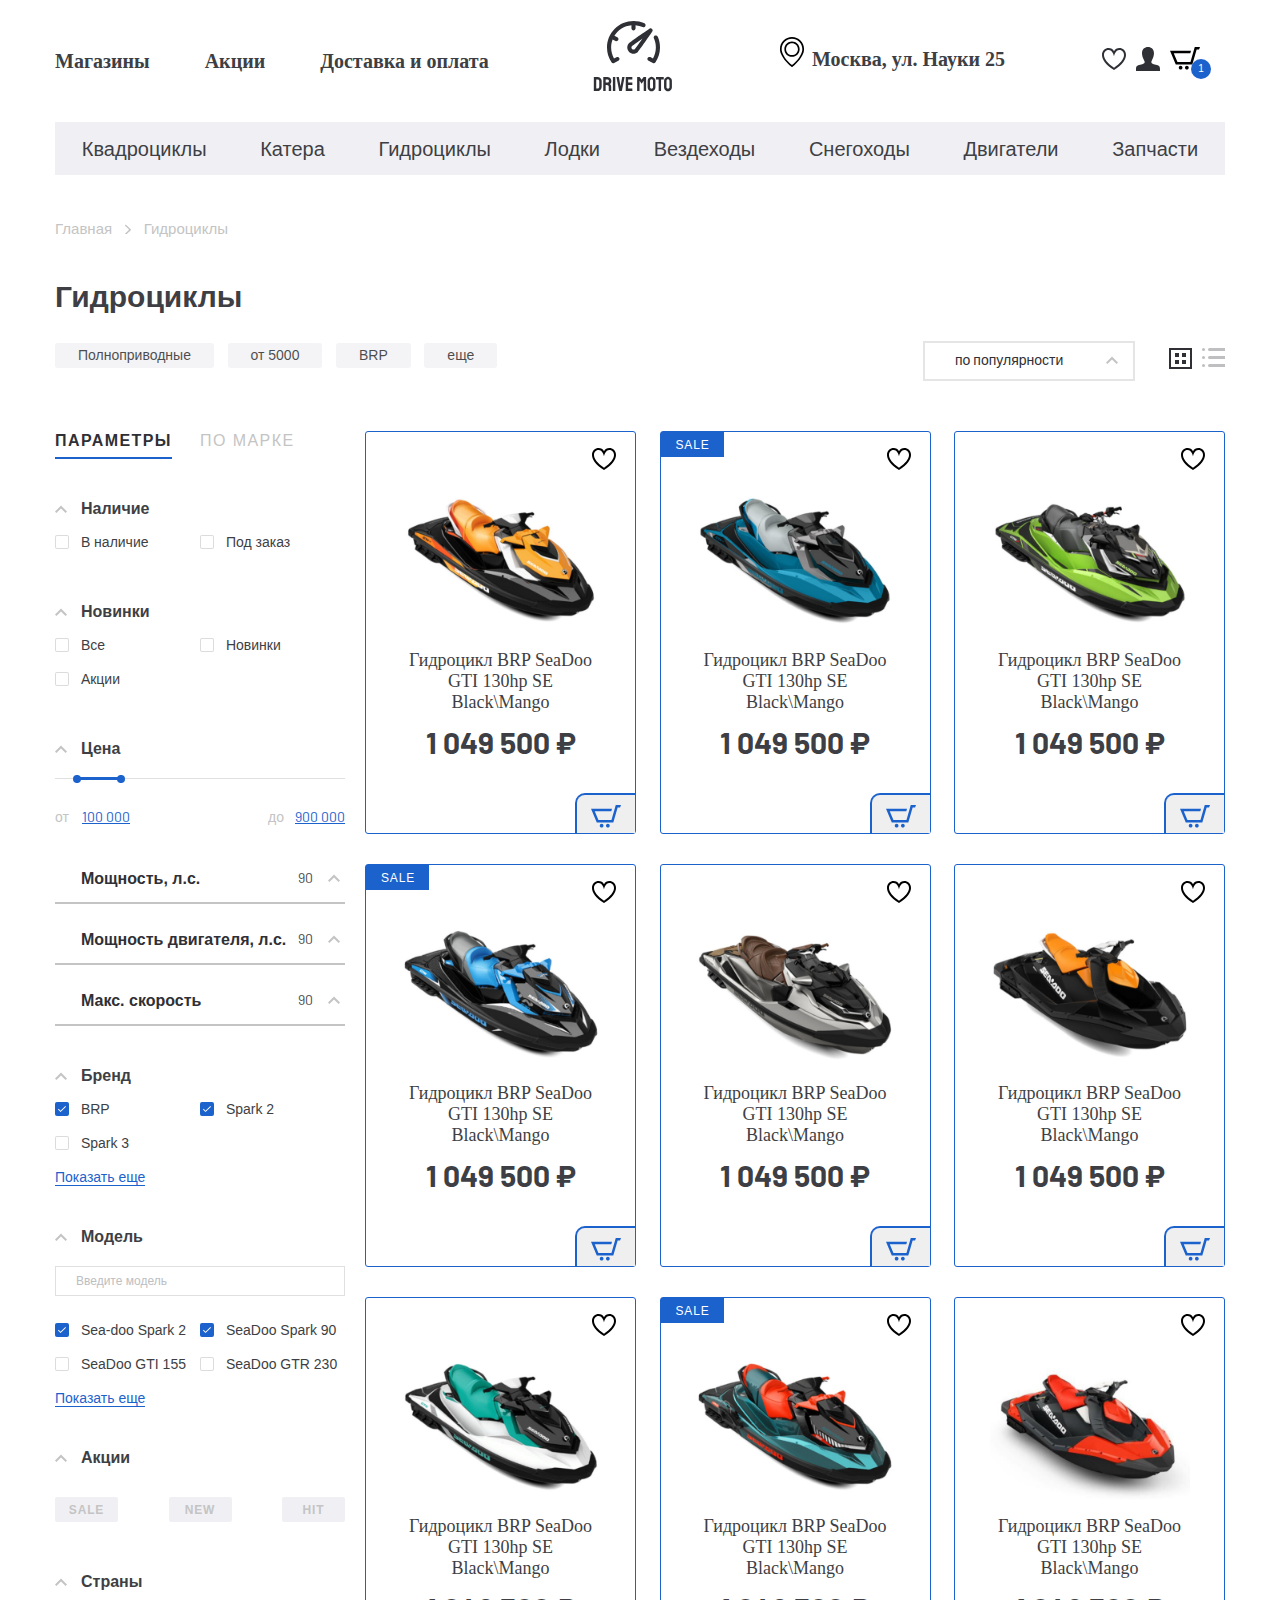
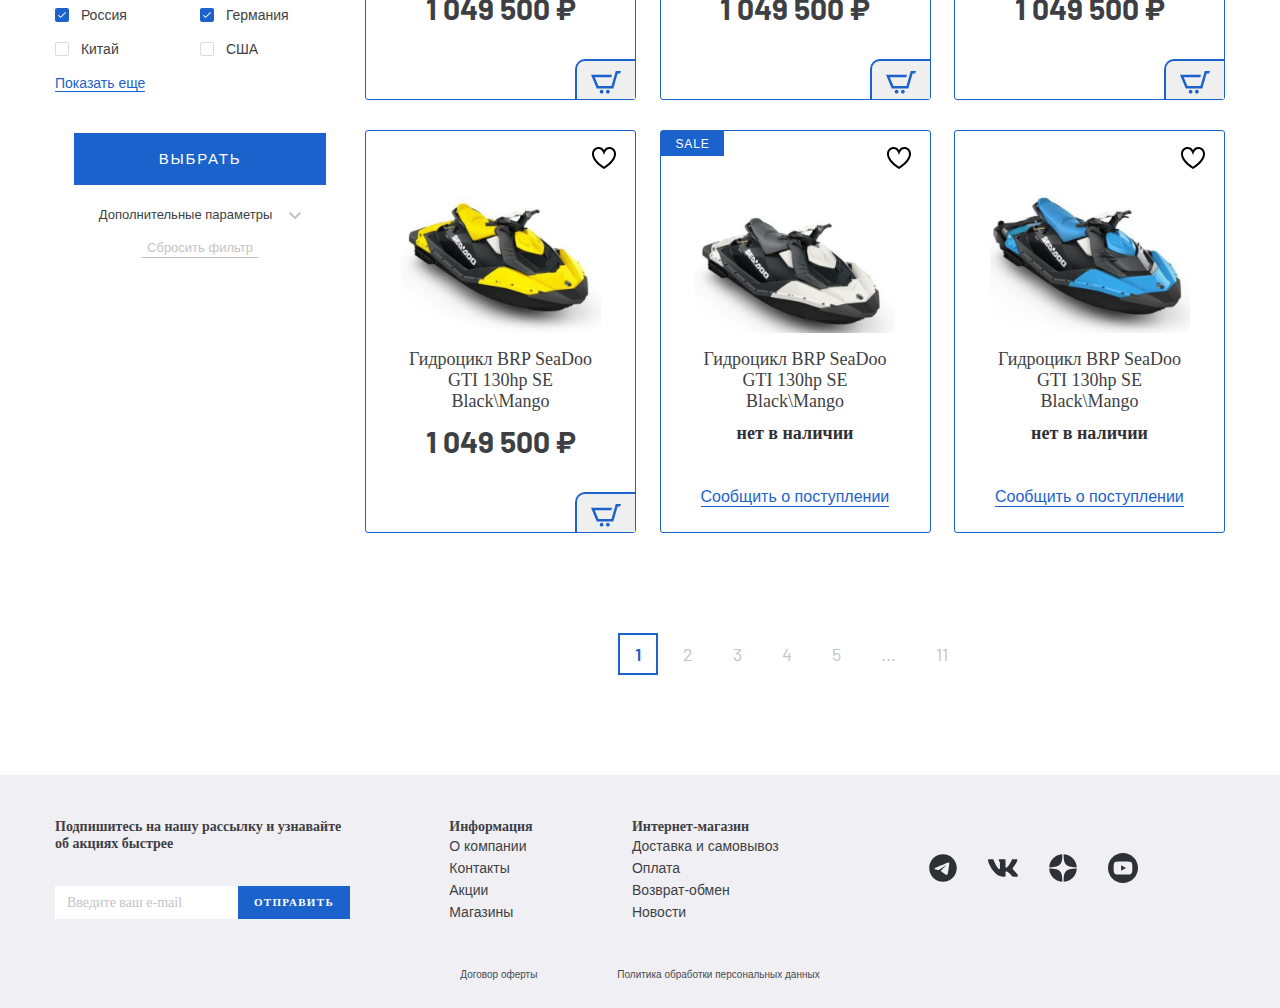
==== commit 302efa0c: "Готовая верстка catalog.html" ====
--- a/catalog.html
+++ b/catalog.html
@@ -115,12 +115,12 @@
         </div>
         <div class="catalog__filter-btn">
           <select class="filter-style select-item">
-            <option>По полулярности</option>
-            <option>По цене</option>
-            <option>По убыванию</option>
-            <option>По возрастанию</option>
+            <option>по популярности</option>
+            <option>по цене</option>
+            <option>по убыванию</option>
+            <option>по возрастанию</option>
           </select>
-          <button class="catalog__filter-btngrid">
+          <button class="catalog__filter-btngrid catalog__filter-button catalog__filter-button--active">
             <svg width="23" height="21" viewBox="0 0 23 21" fill="none" xmlns="http://www.w3.org/2000/svg">
               <rect x="1" y="1" width="21" height="19" stroke="#2F3035" stroke-width="2" />
               <rect x="7" y="6" width="2" height="2" fill="#2F3035" stroke="#2F3035" stroke-width="2" />
@@ -129,7 +129,7 @@
               <rect x="14" y="13" width="2" height="2" fill="#2F3035" stroke="#2F3035" stroke-width="2" />
             </svg>
           </button>
-          <button class="catalog__filter-btnline">
+          <button class="catalog__filter-btnline catalog__filter-button">
             <svg width="23" height="21" viewBox="0 0 23 21" fill="none" xmlns="http://www.w3.org/2000/svg">
               <g opacity="1">
                 <rect x="6" width="21" height="3" rx="1.5" fill="#2F3035" />
--- a/css/style.css
+++ b/css/style.css
@@ -477,6 +477,16 @@
   border-radius: 3px;
   text-align: center;
   padding: 50px 20px 31px;
+  transition: all .2s;
+}
+
+.product-item__wrapper.product-item__wrapper--list {
+  width: 100%;
+}
+
+.product-item__wrapper.product-item__wrapper--list .product-item__hover-text {
+  width: 50%;
+  left:25%;
 }
 
 .product-item__wrapper:hover,
@@ -825,6 +835,11 @@
   margin-left: 8px;
 }
 
+.catalog__filter-btn {
+  display: flex;
+  align-items: center;
+}
+
 .catalog__filter-btn button {
   border: none;
   background-color: transparent;
@@ -837,25 +852,28 @@
   margin-left: 10px;
 }
 
-button.catalog__filter-btngrid {
-
-}
-
-button.catalog__filter-btnline {
-
+button.catalog__filter-button {
+  opacity: 0.3;
+  outline: none;
+}
+
+button.catalog__filter-button--active {
+  opacity: 1;
 }
 
 .select-item {
   font-family: 'SFProDisplay-Regular', sans-serif;
   font-size: 14px;
-  width: 178px;
   line-height: 17px;
   border: 2px solid #E5E5E5;
   margin-right: 34px;
   padding: 8px 10px 8px 20px;
 }
 
-
+.select-item .jq-selectbox__select {
+  color: #2F3035;
+  width: 178px;
+}
 
 .catalog__inner {
   display: flex;
@@ -863,7 +881,7 @@
 
 .catalog__inner-aside {
   min-width: 290px;
-  margin-right: 10px;
+  margin-right: 20px;
 }
 
 .catalog__inner-list {
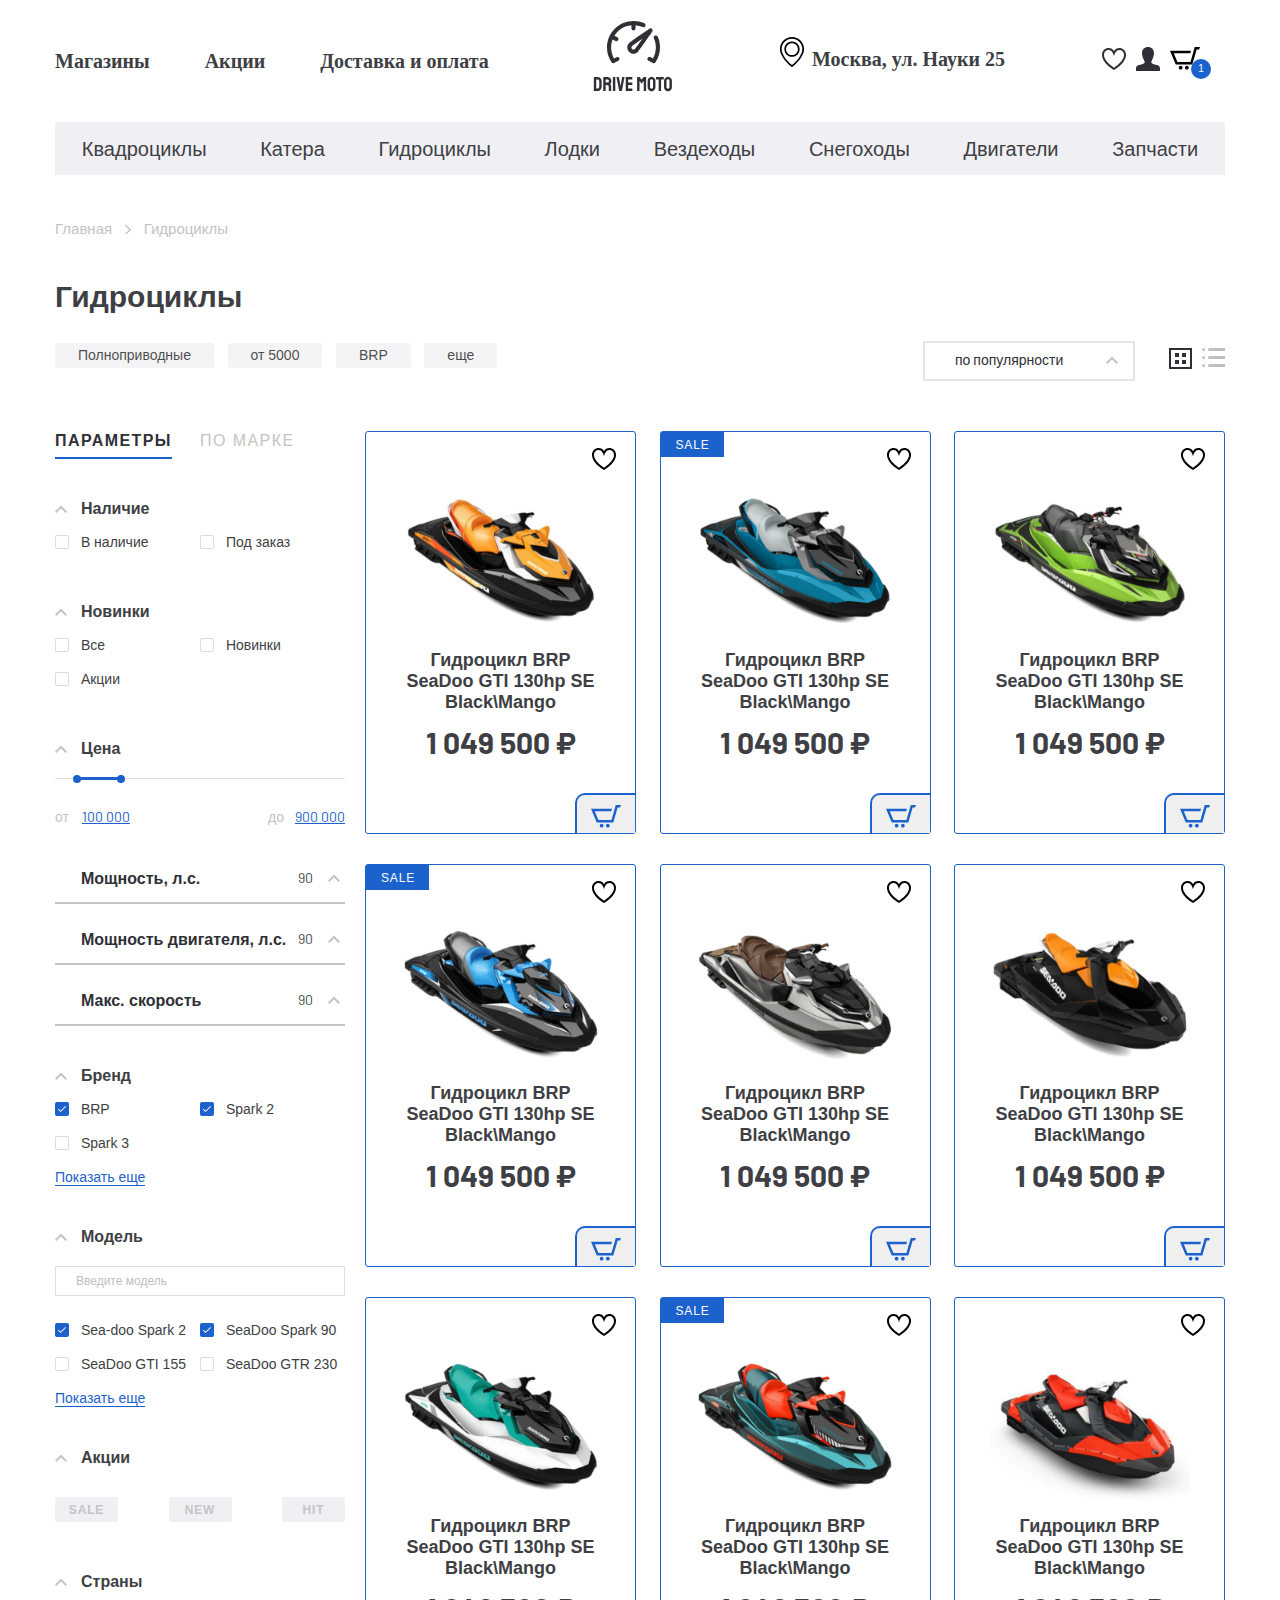
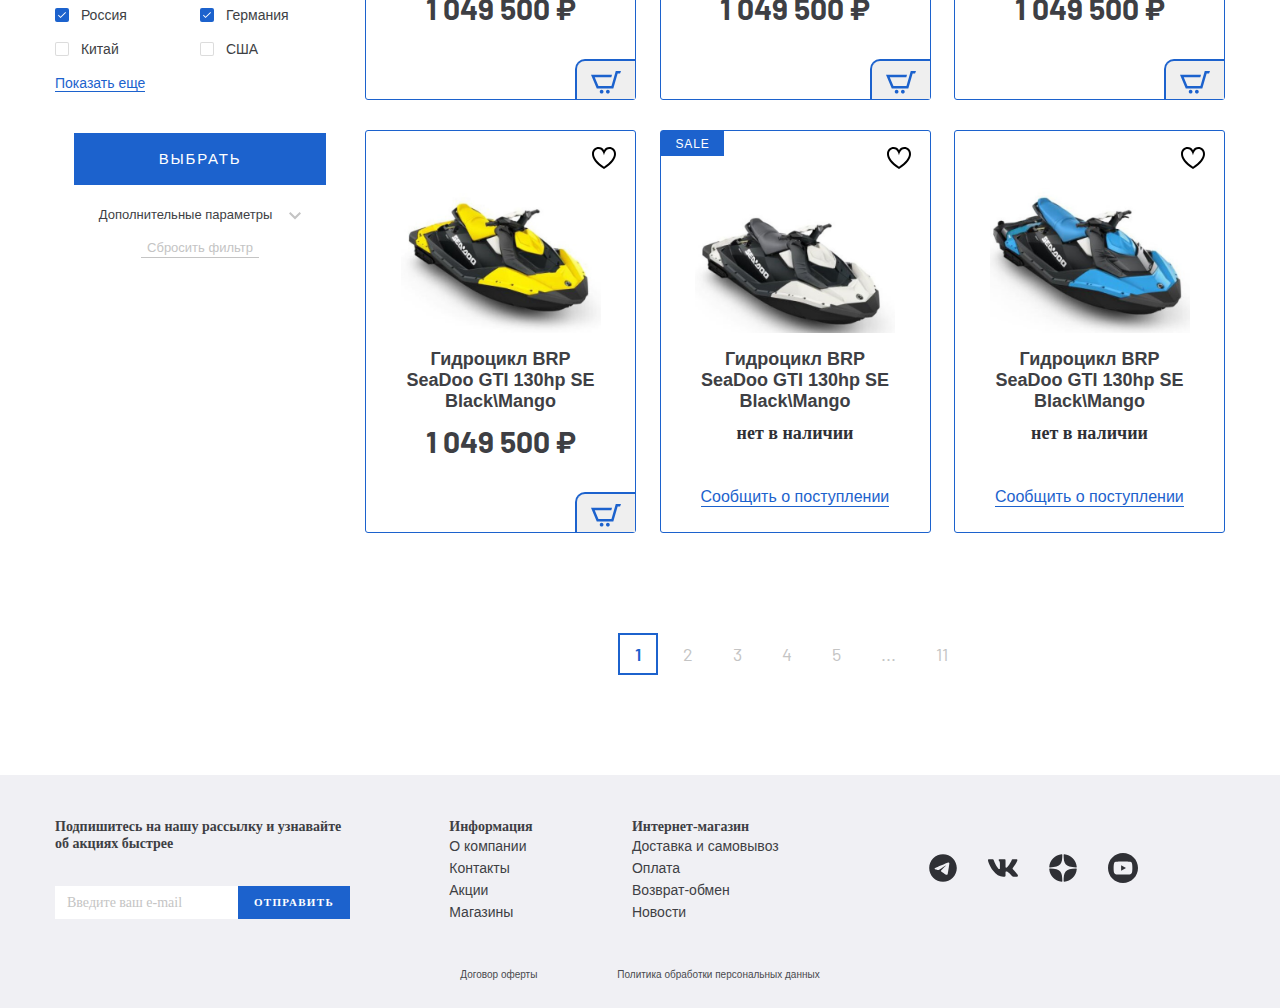
==== commit cf2c2f28: "Верстка карточки товара" ====
--- a/catalog.html
+++ b/catalog.html
@@ -147,11 +147,11 @@
         <aside class="catalog__inner-aside">
           <div class="tabs-wrapper">
             <div class="tabs aside-filter__tabs">
-              <a class="tab aside-filter__tab tab--active" href="#"><span>Параметры</span></a>
-              <a class="tab aside-filter__tab" href="#"><span>по марке</span></a>
+              <a class="tab aside-filter__tab tab--active" href="#filter-1"><span>Параметры</span></a>
+              <a class="tab aside-filter__tab" href="#filter-2"><span>по марке</span></a>
             </div>
             <div class="tabs-container">
-              <div class="tabs-content aside-filter__tabs-content tabs-content--active">
+              <div id="filter-1" class="tabs-content aside-filter__tabs-content tabs-content--active">
                 <form action="#" class="aside-filter__form">
                   <ul class="aside-filter__list">
                     <li class="aside-filter__item-drop">
@@ -365,7 +365,7 @@
                   </ul>
                 </form>
               </div>
-              <div class="tabs-content aside-filter__tabs-content">content-2</div>
+              <div id="filter-2" class="tabs-content aside-filter__tabs-content">content-2</div>
             </div>
           </div>
         </aside>
--- a/css/style.css
+++ b/css/style.css
@@ -482,6 +482,7 @@
 
 .product-item__wrapper.product-item__wrapper--list {
   width: 100%;
+  height: 353px;
 }
 
 .product-item__wrapper.product-item__wrapper--list .product-item__hover-text {
@@ -497,8 +498,7 @@
 
 .product-item__title,
 .popular-item__title {
-  font-family: 'SF Pro Display';
-  font-weight: 400;
+  font-family: 'SFProDisplay-Regular', sans-serif;
   font-size: 18px;
   line-height: 21px;
   text-align: center;
@@ -1369,4 +1369,157 @@
 
 .filter-btn__reset:hover {
   border-bottom: none;
+}
+
+/* Карточка товара */
+
+.product-card__inner {
+  display: flex;
+  justify-content: space-between;
+}
+
+.product-card__img-box {
+  font-family: 'Barlow', sans-serif;
+  width: 500px;
+  padding-top: 64px;
+  text-align: center;
+  position: relative;
+}
+
+.product-card__img-box::before {
+  content: 'SALE';
+  width: 94px;
+  height: 44px;
+  padding: 13px 25px;
+  font-size: 15px;
+  line-height: 18px;
+  letter-spacing: 0.12em;
+  border-radius: 3px;
+}
+
+.product-card__price-old {
+  font-weight: 400;
+  font-size: 30px;
+  line-height: 36px;
+  color: #000000;
+  opacity: 0.6;
+  margin-bottom: 6px;
+  background: url('../images/old-price-black.svg') no-repeat 50%;
+}
+
+.product-card__price-new {
+  font-weight: 700;
+  font-size: 40px;
+  line-height: 48px;
+  color: #2F3035;
+  margin-bottom: 17px;
+}
+
+.product-card__link {
+  font-size: 15px;
+  line-height: 18px;
+  color: #1C62CD;
+}
+
+.product-card__content {
+  width: 570px;
+}
+
+.product-card__title {
+  font-family: 'SFProDisplay-Bold', sans-serif;
+  font-weight: 700;
+  font-size: 30px;
+  line-height: 36px;
+  margin-bottom: 10px;
+}
+
+.product-card__code {
+  font-size: 15px;
+  line-height: 18px;
+  color: #2F3035;
+  opacity: 0.6;
+  margin-bottom: 24px;
+}
+
+.product-card__buttons {
+  margin-bottom: 50px;
+}
+
+.product-card__buttons a + a {
+  margin-left: 25px;
+}
+
+.product-card__tab {
+  font-size: 20px;
+  line-height: 24px;
+  color: #2F3035;
+  opacity: 0.6;
+  padding-bottom: 5px;
+  padding-right: 17px;
+}
+
+.product-card__tab + .product-card__tab {
+  padding-left: 17px;
+}
+
+.product-card__tab.tab--active {
+  opacity: 1;
+  border-bottom: 2px solid #1C62CD;
+  font-weight: 700;
+}
+
+.product-card__tab-content {
+  margin-top: 5px;
+}
+
+.product-card__item {
+  padding: 15px 0 6px;
+  border-bottom: 1px solid #2F30351F;
+  display: flex;
+  justify-content: space-between;
+}
+
+.product-card__item-left {
+  padding-right: 15px;
+}
+
+.product-card__item-right {
+  width: 125px;
+}
+
+.product-card__more {
+  font-size: 14px;
+  line-height: 17px;
+  border-bottom: 1px solid #1C62CD;
+  color: #1C62CD;
+  margin-bottom: 40px;
+}
+
+.product-card__list {
+  margin-bottom: 20px;
+}
+
+.product-card__btn button {
+  background-color: #1C62CD;
+  text-transform: uppercase;
+  color: #fff;
+  border: 2px solid transparent;
+  border-radius: 3px;
+  padding: 15px 53px;
+  margin-top: 45px;
+  cursor: pointer;
+  font-size: 16px;
+  line-height: 17px;
+  text-align: center;
+  letter-spacing: 0.12em;
+}
+
+.product-card__btn:hover button {
+  background-color: #fff;
+  color: #1C62CD;
+  border: 2px solid #1C62CD;
+}
+
+.jq-ry-container {
+  display: inline-block;
 }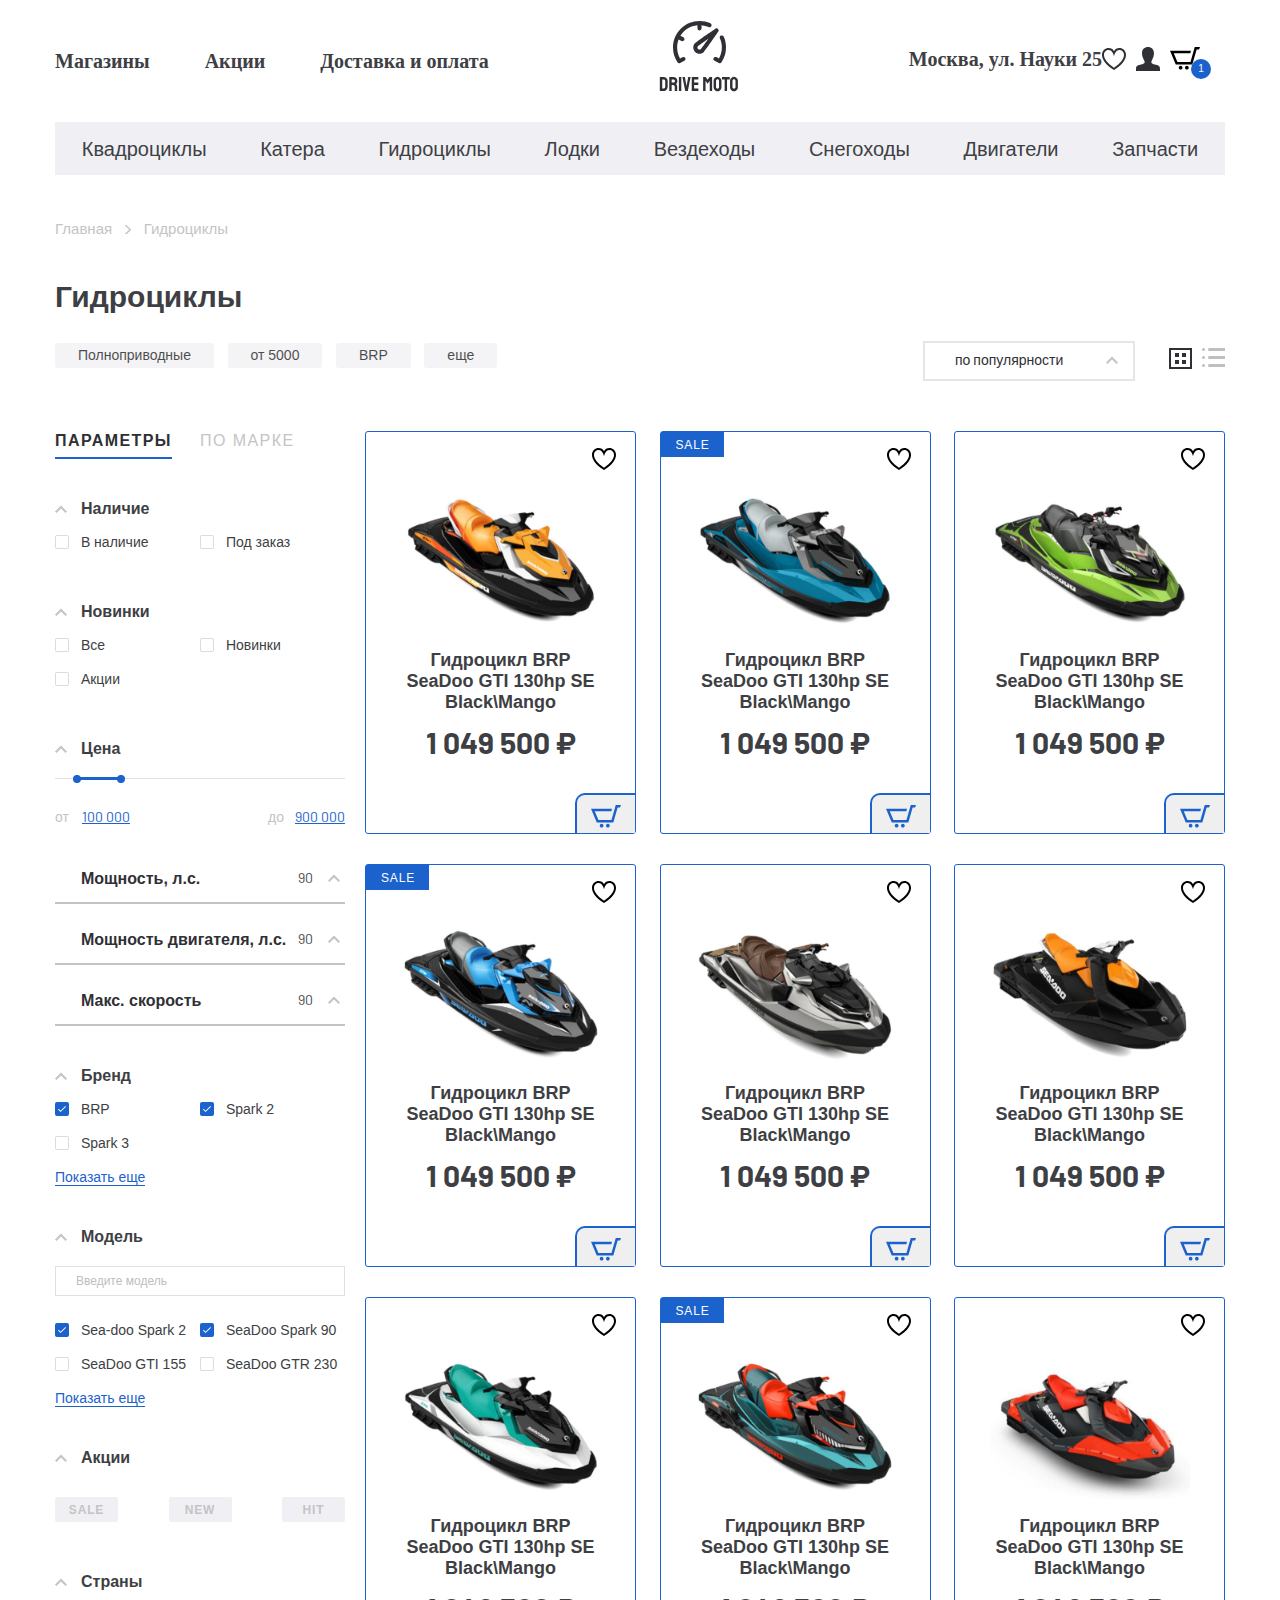
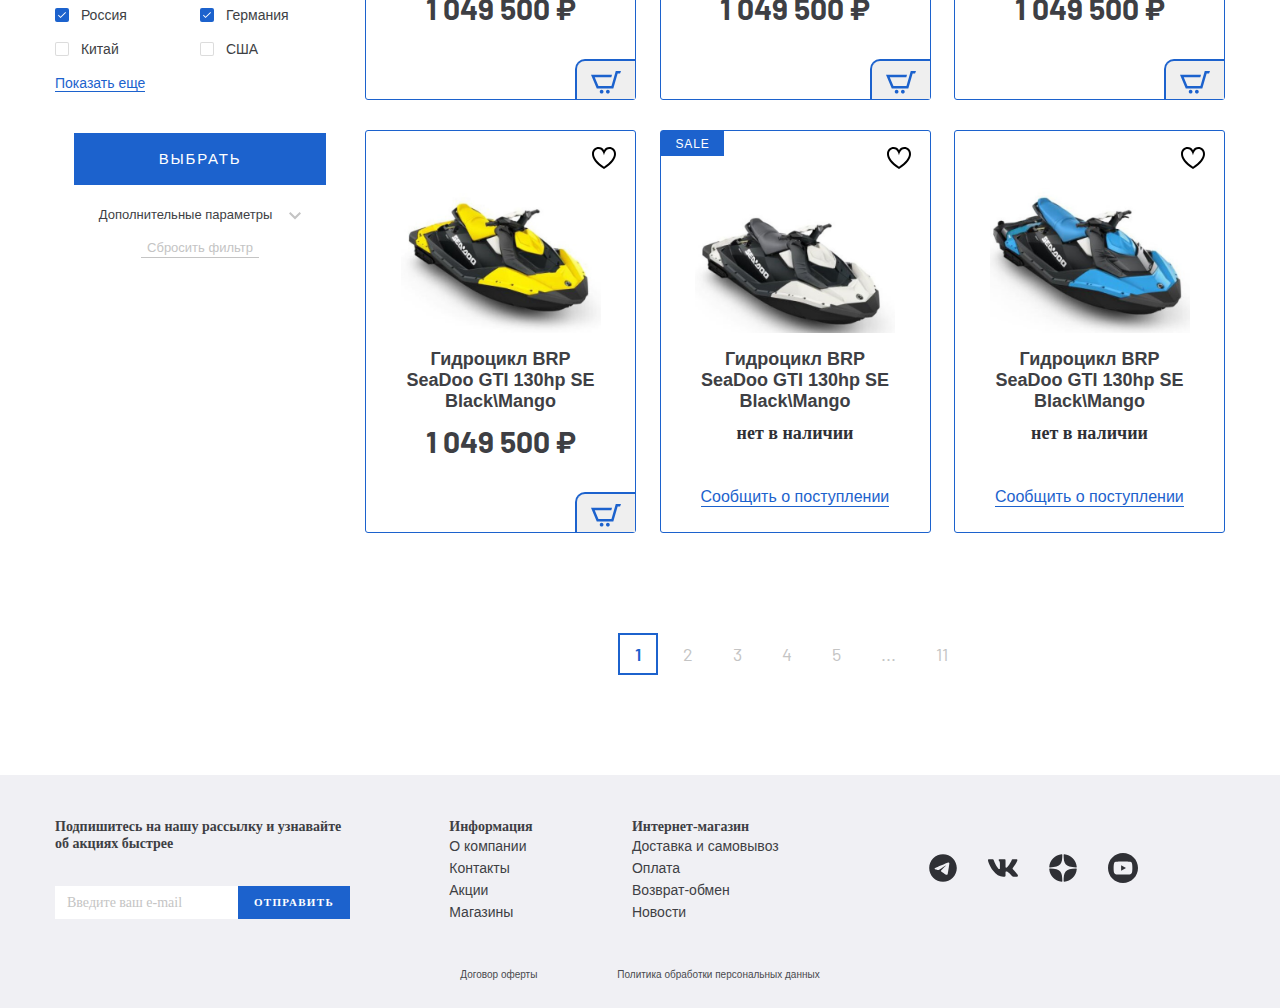
==== commit 630fdca0: "Адаптив шапки и баннера index.html" ====
--- a/catalog.html
+++ b/catalog.html
@@ -15,6 +15,7 @@
   <link rel="stylesheet" href="css/jquery.formstyler.theme.css">
   <link href="https://fonts.googleapis.com/css2?family=Barlow:wght@400;700&display=swap" rel="stylesheet">
   <link rel="stylesheet" href="css/style.css">
+  <link rel="stylesheet" href="css/media.css">
 </head>
 
 <body>
--- a/css/style.css
+++ b/css/style.css
@@ -32,6 +32,8 @@
    font-size: 20px;
    line-height: 24px;
    font-weight: 400;
+   overflow-x: hidden;
+   min-width: 320px;
 }
 
 .container {
@@ -42,6 +44,12 @@
 
 .page-section {
   margin-bottom: 80px;
+}
+
+.title {
+  color: #2F3035;
+  font-size: 20px;
+  line-height: 24px;
 }
 
 .header__top-inner {
@@ -53,6 +61,18 @@
    font-weight:700;
 }
 
+.menu-mobile__list {
+  display: none;
+}
+
+.mobile-logo {
+  display: none;
+}
+
+.menu__btn {
+  display: none;
+}
+
 .menu__item {
    display: inline-block;
 }
@@ -65,14 +85,14 @@
    display: flex;
 }
 
-.header__adress {
+.header__address {
    margin-right: 60px;
    width: 265px;
    padding-left: 35px;
    position: relative;
 }
 
-.header__adress::before {
+.header__address::before {
    content:"";
    position: absolute;
    background-image: url('../images/map1.svg');
@@ -1499,14 +1519,17 @@
   margin-bottom: 20px;
 }
 
-.product-card__btn button {
+.product-card__btn {
+  margin-top: 45px;
+}
+
+.product-card__btn-buy {
   background-color: #1C62CD;
   text-transform: uppercase;
   color: #fff;
   border: 2px solid transparent;
   border-radius: 3px;
   padding: 15px 53px;
-  margin-top: 45px;
   cursor: pointer;
   font-size: 16px;
   line-height: 17px;
@@ -1514,7 +1537,7 @@
   letter-spacing: 0.12em;
 }
 
-.product-card__btn:hover button {
+.product-card__btn-buy:hover {
   background-color: #fff;
   color: #1C62CD;
   border: 2px solid #1C62CD;
@@ -1522,4 +1545,106 @@
 
 .jq-ry-container {
   display: inline-block;
+}
+
+.card__tabs-box {
+  background: #F0F0F4;
+  display: flex;
+  justify-content: space-around;
+  align-items: center;
+  padding: 23px 0;
+  margin-bottom: 50px;
+}
+
+.card__tab {
+  font-size: 20px;
+  line-height: 24px;
+  color: #2F3035;
+  opacity: 0.6;
+  padding-bottom: 5px;
+}
+
+.card__tab.tab--active {
+  border-bottom: 2px solid #1C62CD;
+  opacity: 1;
+}
+
+.card__top-line {
+  margin-bottom: 10px;  
+}
+
+.card__label-search {
+  font-size: 17px;
+  line-height: 20px;
+  color: rgba(47, 48, 53, .7);
+}
+
+.card__input-search {
+  background: #F0F0F4;
+  border-radius: 3px;
+  margin: 0 100px 50px 17px;
+  padding: 9px 37px 9px 17px;
+  border: none;
+}
+
+.card__label-pickup {
+  margin-left: 55px;
+  line-height: 20px;
+  font-size: 17px;
+  color: rgba(47, 48, 53, .7);
+}
+
+.card__list-item {
+  font-family: 'SFProDisplay-Regular', sans-serif;
+  font-size: 16px;
+  line-height: 22px;
+  color: rgba(47, 48, 53, .7);
+  border-bottom: 1px solid #2F30351F;
+  padding: 20px 0;
+  display: flex;
+}
+
+.card__list-address {
+  width: 219px;
+  margin-right: 81px;
+}
+
+.card__list-workhours {
+  width: 153px;
+  margin-right: 110px;
+}
+
+.workhours {
+  display: flex;
+  justify-content: space-between;
+}
+
+.card__list-available {
+  width: 135px;
+  margin-right: 80px;
+}
+
+.card__list-number {
+  width: 105px;
+  margin-right: 132px;
+  text-align: center;
+}
+
+.card__list-button button {
+  background: #1C62CD;
+  border: 2px solid transparent;
+  border-radius: 3px;
+  padding: 10px 40px;
+  font-size: 13px;
+  line-height: 16px;
+  letter-spacing: 0.12em;
+  text-transform: uppercase;
+  color: #FFFFFF;
+  cursor: pointer;
+}
+
+.card__list-button:hover button {
+  background-color: #fff;
+  color: #1C62CD;
+  border: 2px solid #1C62CD;
 }--- a/css/media.css
+++ b/css/media.css
@@ -0,0 +1,172 @@
+@media(max-width: 1200px) {
+
+  .page-section {
+    margin-bottom: 10px;
+  }
+
+  .banner-section__inner {
+    justify-content: space-around;
+  }
+
+  .banner-section__slider {
+    max-width: 600px;
+  }
+
+  .banner-section__slider-img {
+    min-height: 380px;
+    max-width: 600px;
+  }
+
+
+}
+
+@media(max-width: 1100px) {
+
+  .menu__item + .menu__item {
+      padding-left: 20px;
+    }
+
+  .header__address {
+    margin-right: 20px;
+  }  
+
+
+}
+
+@media(max-width: 968px) {
+
+  .header__bottom {
+    display: none;
+  }
+
+  .menu__list {
+    display: none;
+  }
+
+  .menu__btn {
+    display: block;
+    background-color: transparent;
+    border: none;
+    cursor: pointer;
+    padding: 0;
+  }
+
+  .menu__btn-line {
+    background: #2F3035;
+    border-radius: 3px;
+    height: 3px;
+    width: 34px;
+    margin: 9px 0;
+  }
+
+  .menu-mobile__list {
+    display: block;
+    width: 243px;
+    position: absolute;
+    left:0;
+    top:87px;
+    background-color: #fff;
+    box-shadow: 0px 0px 20px rgba(0, 0, 0, 0.15);
+    transform: translateX(-110%);
+    transition: all .3;
+    z-index:5;
+  }
+
+  .menu-mobile__list--active {
+    transform: translateX(0%);
+  }
+  
+  .menu-mobile__item {
+    position: relative;
+    border: 1px solid rgba(163, 163, 163, 0.1);
+  }
+
+  .menu-mobile__link {
+    display: block;
+    padding-left: 53px;
+    padding-top: 36px;
+  }
+
+  .menu-mobile__link p {
+    margin-bottom: 20px;
+  }
+
+  .menu-mobile__img {
+    position: absolute;
+    left: 11px;
+    bottom: 20px;
+  }
+
+  .logo {
+    display: none;
+  }
+
+  .mobile-logo {
+    display: block;
+  }
+
+  .mobile-logo__img {
+    width: 100px;
+    height: 32px;
+  }
+
+  .banner-section__inner {
+    flex-wrap: wrap;
+    justify-content: center;
+  }
+
+  .banner-section__slider {
+    max-width: 100%;
+  }
+
+  .banner-section__slider-item {
+    text-align: center;
+  }
+  
+  .banner-section__slider-img {
+    max-width: 100%;
+    margin-bottom: 25px;
+  }
+
+  .slick-dots {
+    bottom: 60px;
+  }
+
+  .banner-section__slider-btn,
+  .product-slider__slider-btn,
+  .popular-slider__slider-btn {
+    display: none;
+  }
+
+}
+
+@media(max-width: 640px) {
+
+  .header__address {
+    display: none;
+  }
+
+  .banner-section .container {
+    padding: 0;
+  }
+
+  .banner-section__slider-img {
+    min-height: 200px;
+  }
+
+}
+
+@media(max-width: 420px) {
+
+  .mobile-logo__img {
+    width: 80px;
+    height: 25px;
+  }
+
+}
+
+@media(max-width: 320px) {
+
+  
+
+}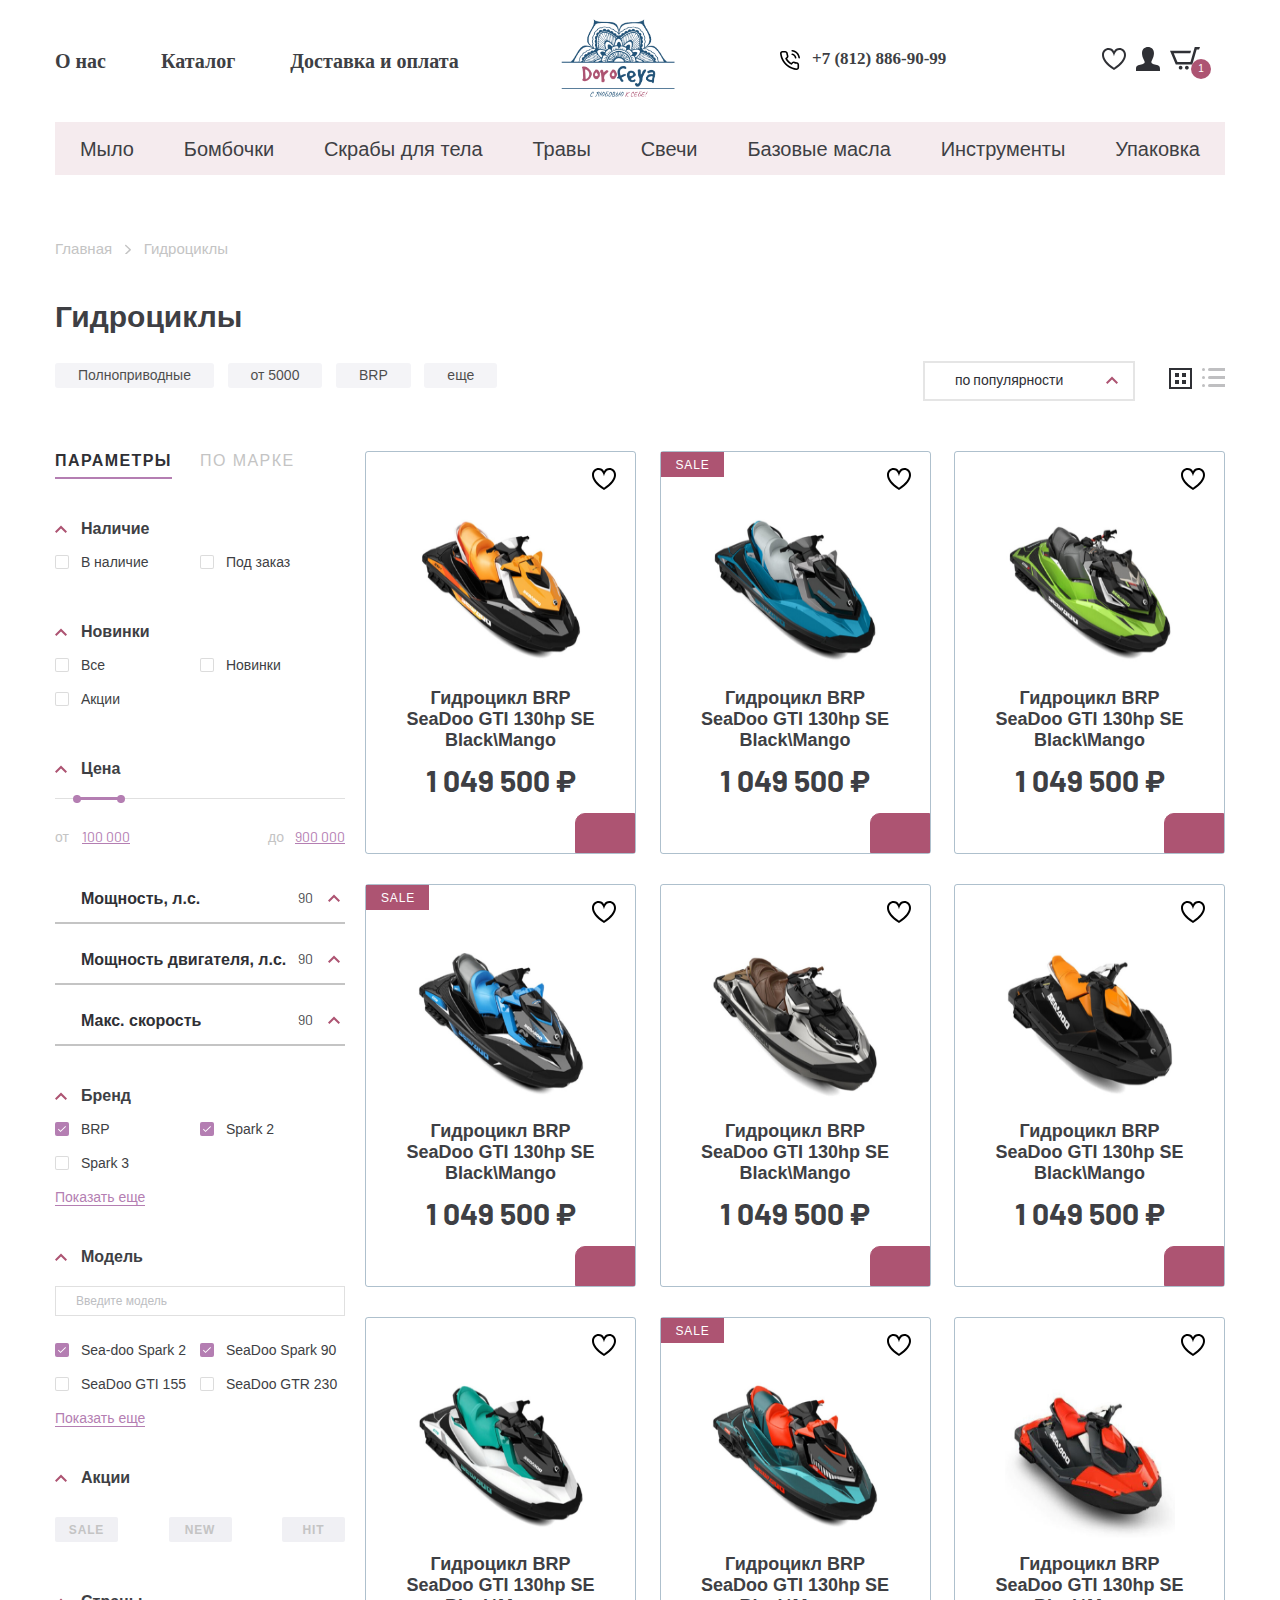
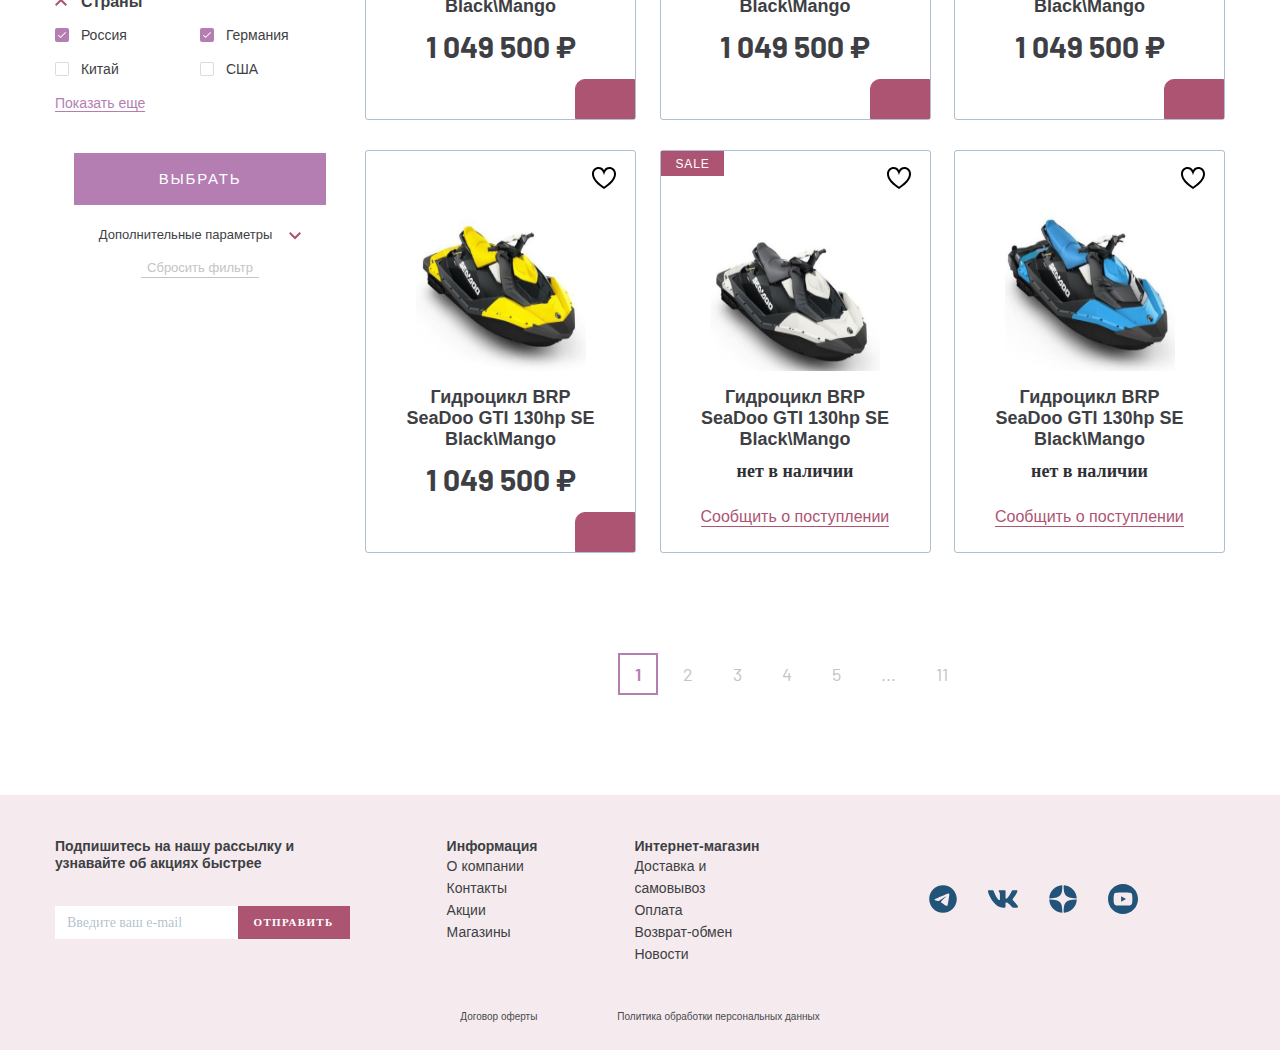
==== commit 2d50f25d: "адаптив" ====
--- a/catalog.html
+++ b/catalog.html
@@ -20,22 +20,30 @@
 
 <body>
 
-  <header class="header">
+  <header class="header page-section">
     <div class="header__top">
       <div class="container">
         <div class="header__top-inner">
           <nav class="menu">
+            <button class="menu__btn">
+              <div class="menu__btn-line"></div>
+              <div class="menu__btn-line"></div>
+              <div class="menu__btn-line"></div>
+            </button>
             <ul class="menu__list">
-              <li class="menu__item"><a class="menu__link" href="#">Магазины</a></li>
-              <li class="menu__item"><a class="menu__link" href="#">Акции</a></li>
+              <li class="menu__item"><a class="menu__link" href="#">О нас</a></li>
+              <li class="menu__item"><a class="menu__link" href="catalog.html">Каталог</a></li>
               <li class="menu__item"><a class="menu__link" href="#">Доставка и оплата</a></li>
             </ul>
           </nav>
+          <a class="mobile-logo" href="#">
+            <img class="mobile-logo__img" src="images/mobile-logo.png" width="120" alt="">
+          </a>
           <a class="logo" href="#">
-            <img class="logo__img" src="images/logo.svg" alt="">
+            <img class="logo__img" src="images/logo1.png" width="120" alt="">
           </a>
           <div class="header__box">
-            <p class="header__adress">Москва, ул. Науки 25</p>
+            <p class="header__address">+7 (812) 886-90-99</p>
             <ul class="user-list">
               <li class="user-list__item">
                 <a class="user-list__link" href="#">
@@ -58,32 +66,116 @@
         </div>
       </div>
     </div>
+    <ul class="menu-mobile__list">
+      <li class="menu-mobile__item">
+        <a class="menu-mobile__link" href="#">
+          <img class="menu-mobile__img" src="../images/user.svg" alt="">
+          <p>Войти</p>
+        </a>
+      </li>
+      <li class="menu-mobile__item">
+        <a class="menu-mobile__link" href="#">
+          <img class="menu-mobile__img" src="../images/user.svg" alt="">
+          <p>Регистрация</p>
+        </a>
+      </li>
+      <li class="menu-mobile__item">
+        <a class="menu-mobile__link" href="#">
+          <img class="menu-mobile__img" src="../images/heart.svg" alt="">
+          <p>Избранное</p>
+        </a>
+      </li>
+      <li class="menu-mobile__item">
+        <a class="menu-mobile__link" href="#">
+          <img class="menu-mobile__img" src="../images/basket.svg" alt="">
+          <p>Корзина</p>
+        </a>
+      </li>
+      <li class="menu-mobile__item">
+        <a class="menu-mobile__link" href="#">
+          <img class="menu-mobile__img" src="../images/shop.svg" alt="">
+          <p>О нас</p>
+        </a>
+      </li>
+      <li class="menu-mobile__item">
+        <a class="menu-mobile__link" href="#">
+          <img class="menu-mobile__img" src="../images/sale.svg" alt="">
+          <p>Каталог</p>
+        </a>
+      </li>
+      <li class="menu-mobile__item">
+        <a class="menu-mobile__link" href="#">
+          <img class="menu-mobile__img" src="../images/delivery.svg" alt="">
+          <p>Доставка и оплата</p>
+        </a>
+      </li>
+      <li class="menu-mobile__item">
+        <a class="menu-mobile__link" href="#">
+          <p>Мыло</p>
+        </a>
+      </li>
+      <li class="menu-mobile__item">
+        <a class="menu-mobile__link" href="#">
+          <p>Бомбочки</p>
+        </a>
+      </li>
+      <li class="menu-mobile__item">
+        <a class="menu-mobile__link" href="#">
+          <p>Скрабы для тела</p>
+        </a>
+      </li>
+      <li class="menu-mobile__item">
+        <a class="menu-mobile__link" href="#">
+          <p>Травы</p>
+        </a>
+      </li>
+      <li class="menu-mobile__item">
+        <a class="menu-mobile__link" href="#">
+          <p>Свечи</p>
+        </a>
+      </li>
+      <li class="menu-mobile__item">
+        <a class="menu-mobile__link" href="#">
+          <p>Базовые масла</p>
+        </a>
+      </li>
+      <li class="menu-mobile__item">
+        <a class="menu-mobile__link" href="#">
+          <p>Инструменты</p>
+        </a>
+      </li>
+      <li class="menu-mobile__item">
+        <a class="menu-mobile__link" href="#">
+          <p>Упаковка</p>
+        </a>
+      </li>
+    </ul>
     <div class="header__bottom">
       <div class="container">
         <ul class="menu-categories">
           <li class="menu-categories__item">
-            <a class="menu-categories__link" href="#">Квадроциклы</a>
+            <a class="menu-categories__link" href="#">Мыло</a>
           </li>
           <li class="menu-categories__item">
-            <a class="menu-categories__link" href="#">Катера</a>
+            <a class="menu-categories__link" href="#">Бомбочки</a>
           </li>
           <li class="menu-categories__item">
-            <a class="menu-categories__link" href="#">Гидроциклы</a>
+            <a class="menu-categories__link" href="#">Скрабы для тела</a>
           </li>
           <li class="menu-categories__item">
-            <a class="menu-categories__link" href="#">Лодки</a>
+            <a class="menu-categories__link" href="#">Травы</a>
           </li>
           <li class="menu-categories__item">
-            <a class="menu-categories__link" href="#">Вездеходы</a>
+            <a class="menu-categories__link" href="#">Свечи</a>
           </li>
           <li class="menu-categories__item">
-            <a class="menu-categories__link" href="#">Снегоходы</a>
+            <a class="menu-categories__link" href="#">Базовые масла</a>
           </li>
           <li class="menu-categories__item">
-            <a class="menu-categories__link" href="#">Двигатели</a>
+            <a class="menu-categories__link" href="#">Инструменты</a>
           </li>
           <li class="menu-categories__item">
-            <a class="menu-categories__link" href="#">Запчасти</a>
+            <a class="menu-categories__link" href="#">Упаковка</a>
           </li>
         </ul>
       </div>
@@ -93,14 +185,16 @@
 
   <div class="breadcrumbs">
     <div class="container">
-      <ul class="breadcrumbs__list">
-        <li class="breadcrumbs__list-item">
-          <a class="breadcrimbs__list-link" href="#">Главная</a>
-        </li>
-        <li class="breadcrumbs__list-item">
-          <span>Гидроциклы</span>
-        </li>
-      </ul>
+      <div class="breadcrumbs__inner">
+        <ul class="breadcrumbs__list mobile-overflow">
+          <li class="breadcrumbs__list-item">
+            <a class="breadcrimbs__list-link" href="#">Главная</a>
+          </li>
+          <li class="breadcrumbs__list-item">
+            <span>Гидроциклы</span>
+          </li>
+        </ul>
+      </div>
     </div>
   </div>
 
@@ -145,12 +239,14 @@
         </div>
       </div>
       <div class="catalog__inner">
+        <div class="aside__btn">Фильтр</div>
         <aside class="catalog__inner-aside">
-          <div class="tabs-wrapper">
+          <div class="tabs-wrapper tabs-wrapper--no-scroll">
             <div class="tabs aside-filter__tabs">
               <a class="tab aside-filter__tab tab--active" href="#filter-1"><span>Параметры</span></a>
               <a class="tab aside-filter__tab" href="#filter-2"><span>по марке</span></a>
             </div>
+          </div>
             <div class="tabs-container">
               <div id="filter-1" class="tabs-content aside-filter__tabs-content tabs-content--active">
                 <form action="#" class="aside-filter__form">
@@ -368,7 +464,6 @@
               </div>
               <div id="filter-2" class="tabs-content aside-filter__tabs-content">content-2</div>
             </div>
-          </div>
         </aside>
         <div class="catalog__inner-list">
           <div class="product-item__wrapper">
@@ -604,86 +699,86 @@
         </div>
       </div>
     </div>
-  </section>
-
-        <footer class="footer">
-          <div class="container">
-            <div class="footer__top">
-              <div class="footer__top-inner">
-                <div class="footer__top-item footer__top-newsletter">
-                  <h5 class="footer__top-title">Подпишитесь на нашу рассылку
-                    и узнавайте об акциях быстрее</h5>
-                  <form class="footer-form" action="#">
-                    <input class="footer-form__input" type="text" placeholder="Введите ваш e-mail">
-                    <button class="footer-form__btn" type="submit">Отправить</button>
-                  </form>
-                </div>
-                <div class="footer__top-item">
-                  <h5 class="footer__top-title">Информация</h5>
-                  <ul class="footer-list">
-                    <li class="footer-list__item">
-                      <a class="footer-list__link" href="#">О компании</a>
-                    </li>
-                    <li class="footer-list__item">
-                      <a class="footer-list__link" href="#">Контакты</a>
-                    </li>
-                    <li class="footer-list__item">
-                      <a class="footer-list__link" href="#">Акции</a>
-                    </li>
-                    <li class="footer-list__item">
-                      <a class="footer-list__link" href="#">Магазины</a>
-                    </li>
-                  </ul>
-                </div>
-                <div class="footer__top-item">
-                  <h5 class="footer__top-title">Интернет-магазин</h5>
-                  <ul class="footer-list">
-                    <li class="footer-list__item">
-                      <a class="footer-list__link" href="#">Доставка и самовывоз</a>
-                    </li>
-                    <li class="footer-list__item">
-                      <a class="footer-list__link" href="#">Оплата</a>
-                    </li>
-                    <li class="footer-list__item">
-                      <a class="footer-list__link" href="#">Возврат-обмен</a>
-                    </li>
-                    <li class="footer-list__item">
-                      <a class="footer-list__link" href="#">Новости</a>
-                    </li>
-                  </ul>
-                </div>
-                <div class="footer__top-item footer__top-social">
-                  <ul class="social-list">
-                    <li class="social-list__item">
-                      <a class="social-list__link" href="#">
-                        <img src="images/telegram.svg" alt="Telegram">
-                      </a>
-                    </li>
-                    <li class="social-list__item">
-                      <a class="social-list__link" href="#">
-                        <img src="images/vk.svg" alt="ВКонтакте">
-                      </a>
-                    </li>
-                    <li class="social-list__item">
-                      <a class="social-list__link" href="#">
-                        <img src="images/yandex-zen.svg" alt="Яндекс.Дзен">
-                      </a>
-                    </li>
-                    <li class="social-list__item">
-                      <a class="social-list__link" href="#">
-                        <img src="images/youtube.svg" alt="YouTube">
-                      </a>
-                    </li>
-                  </ul>
-                </div>
+  </section>  
+
+      <footer class="footer">
+        <div class="container">
+          <div class="footer__top">
+            <div class="footer__top-inner">
+              <div class="footer__top-item footer__top-newsletter">
+                <h5 class="footer__top-title">Подпишитесь на нашу рассылку
+                  и узнавайте об акциях быстрее</h5>
+                <form class="footer-form" action="#">
+                  <input class="footer-form__input" type="text" placeholder="Введите ваш e-mail">
+                  <button class="footer-form__btn" type="submit">Отправить</button>
+                </form>
+              </div>
+              <div class="footer__top-item footer__top-item--drop">
+                <h5 class="footer__top-title footer__top-drop">Информация</h5>
+                <ul class="footer-list">
+                  <li class="footer-list__item">
+                    <a class="footer-list__link" href="#">О компании</a>
+                  </li>
+                  <li class="footer-list__item">
+                    <a class="footer-list__link" href="#">Контакты</a>
+                  </li>
+                  <li class="footer-list__item">
+                    <a class="footer-list__link" href="#">Акции</a>
+                  </li>
+                  <li class="footer-list__item">
+                    <a class="footer-list__link" href="#">Магазины</a>
+                  </li>
+                </ul>
+              </div>
+              <div class="footer__top-item">
+                <h5 class="footer__top-title footer__top-drop">Интернет-магазин</h5>
+                <ul class="footer-list">
+                  <li class="footer-list__item">
+                    <a class="footer-list__link" href="#">Доставка и самовывоз</a>
+                  </li>
+                  <li class="footer-list__item">
+                    <a class="footer-list__link" href="#">Оплата</a>
+                  </li>
+                  <li class="footer-list__item">
+                    <a class="footer-list__link" href="#">Возврат-обмен</a>
+                  </li>
+                  <li class="footer-list__item">
+                    <a class="footer-list__link" href="#">Новости</a>
+                  </li>
+                </ul>
+              </div>
+              <div class="footer__top-item footer__top-social">
+                <ul class="social-list">
+                  <li class="social-list__item">
+                    <a class="social-list__link" href="#">
+                      <img src="images/telegram.svg" alt="Telegram">
+                    </a>
+                  </li>
+                  <li class="social-list__item">
+                    <a class="social-list__link" href="#">
+                      <img src="images/vk.svg" alt="ВКонтакте">
+                    </a>
+                  </li>
+                  <li class="social-list__item">
+                    <a class="social-list__link" href="#">
+                      <img src="images/yandex-zen.svg" alt="Яндекс.Дзен">
+                    </a>
+                  </li>
+                  <li class="social-list__item">
+                    <a class="social-list__link" href="#">
+                      <img src="images/youtube.svg" alt="YouTube">
+                    </a>
+                  </li>
+                </ul>
               </div>
             </div>
-            <div class="footer__bottom">
-              <a class="footer__bottom-link" href="#">Договор оферты</a>
-              <a class="footer__bottom-link" href="#">Политика обработки персональных данных</a>
-            </div>
-          </div>
-        </footer>
+          </div>
+          <div class="footer__bottom">
+            <a class="footer__bottom-link" href="#">Договор оферты</a>
+            <a class="footer__bottom-link" href="#">Политика обработки персональных данных</a>
+          </div>
+        </div>
+      </footer>
         
   <script src="https://ajax.googleapis.com/ajax/libs/jquery/3.4.1/jquery.min.js"></script>
   <script src="js/slick.min.js"></script>
--- a/css/style.css
+++ b/css/style.css
@@ -43,7 +43,7 @@
 }
 
 .page-section {
-  margin-bottom: 80px;
+  margin-bottom: 60px;
 }
 
 .title {
@@ -89,17 +89,19 @@
    margin-right: 60px;
    width: 265px;
    padding-left: 35px;
+   font-size: 17px;
+   font-weight: 600;
    position: relative;
 }
 
 .header__address::before {
    content:"";
    position: absolute;
-   background-image: url('../images/map1.svg');
-   width: 30px;
-   height: 30px;
-   left: 0;
-   top: -10px;
+   background: url('../images/phonecall.svg') no-repeat;
+   width: 20px;
+   height: 20px;
+   left: 3px;
+   top: 3px;
 }
 
 .user-list {
@@ -126,7 +128,7 @@
    line-height: 20px;
    width: 20px;
    height: 20px;
-   background-color: #1C62CD;
+   background-color: #ad5472;
    border-radius: 50%;
    text-align: center;
    bottom: -5px;
@@ -134,7 +136,7 @@
 }
 
 .menu-categories {
-   background-color: #F0F0F4;
+   background-color: #f0e0e5a3;
    display: flex;
    align-items: center;
    justify-content: space-around;
@@ -158,7 +160,7 @@
    width: 0;
    right: 0;
    left: auto;
-   background-color: #1C62CD;
+   background-color: #ad5472;
    height: 3px;
    bottom: -2px;
    transition: all .3s;
@@ -185,6 +187,7 @@
 
 .banner-section__slider-img {
   object-fit:cover;
+  max-width: 870px;
   min-height: 400px;
 }
 
@@ -230,18 +233,22 @@
    width: 11px;
    height: 11px;
    border-radius:50%;
-   border:1px solid #fff;
+   border:1px solid #222;
    background-color: transparent;
 }
 
-.slick-active button {
-   background-color: #fff;
+.slick-dots .slick-active button {
+   background-color: #222;
+}
+
+.slick-active li button {
+   background-color: #222;
 }
 
 .sale-item {
    max-width: 265px;
    text-align: center;
-   border: 1px solid #c4c4c4;
+   border: 1px solid #2253785e;
    border-radius:3px;
    display: flex;
    flex-direction: column;
@@ -257,7 +264,7 @@
 .sale-item__info {
   color: #fff;
   /*height:30px;*/
-  background-color: #1C62CD;
+  background-color: #ad5472;
   text-transform: uppercase;
   padding: 8px 20px;
   font-size: 12px;
@@ -278,7 +285,7 @@
   font-weight: 700;
   font-size: 27px;
   line-height: 32px;
-  color: #1C62CD;
+  color: #ad5472;
   margin-right: 6px;
   padding-right: 10px;
 }
@@ -293,7 +300,7 @@
   font-size: 14px;
   display: inline-block;
   line-height: 17px;
-  color: #C4C4C4;
+  color: #2253785e;
   margin-right: 15px;
   padding: 2px 5px;
   background: url('../images/old-line.svg') no-repeat;
@@ -324,12 +331,12 @@
   background: #F0F0F4;
   font-weight: 400;
   font-size: 18px;
-  line-height: 21px;
+  line-height: 24px;
   padding: 25px 20px;
 }
 
 .sale-item__footer span {
-  color: #1C62CD;
+  color: #ad5472;
   font-family: 'Barlow', sans-serif;
   font-weight: 700;
   display: block;
@@ -344,7 +351,8 @@
 }
 
 .search__tabs-item.tab--active {
-  background: #F0F0F4;
+  background: #f0e0e5a3;
+  color: #225378;
   border-radius: 5px;
   font-family: 'SFProDisplay-Bold', sans-serif;
   font-weight: 700;
@@ -364,15 +372,16 @@
 
 .search__content-input {
   width: 100%;
-  background-color: #F0F0F4;
+  background-color: #f0e0e5a3;
   border: none;
+  border-radius: 5px;
   padding: 5px 20px;
   font-size: 16px;
   line-height: 19px;
 }
 
 .search__content-input::placeholder {
-  color: #656464;
+  color: #22537863;
 }
 
 .search__content-btn {
@@ -382,7 +391,7 @@
   line-height:17px;
   letter-spacing: 0.12em;
   text-transform: uppercase;
-  background-color: #1C62CD;
+  background-color: #225378;
   filter: drop-shadow(0px 4px 4px rgba(0, 0, 0, 0.25));
   color:#fff;
   padding: 17px 41px;
@@ -391,8 +400,10 @@
 }
 
 .search__content-btn:active {
-  border: 1px solid #1C62CD;
-}
+  border: 1px solid #B47EB2;
+}
+
+
 
 /* Категории */
 
@@ -404,7 +415,7 @@
 
 .categories__item {
   margin-bottom: 30px;
-  border: 1px solid #CDCDCD;
+  border: 1px solid #2253785e;
   border-radius: 3px;
   min-width: 370px;
   display: flex;
@@ -413,7 +424,7 @@
 }
 
 .categories__item:hover {
-  box-shadow: 0px 4px 4px rgba(0, 0, 0, 0.25);
+  box-shadow: 0px 4px 4px rgba(173, 84, 114, 0.25);
 }
 
 .categories__item-info {
@@ -425,6 +436,10 @@
 
 .categories__item-img {
   margin:0 auto;
+}
+
+.categories__item-img img {
+  max-width: 130px;
 }
 
 .categories__item-title {
@@ -436,7 +451,7 @@
 }
 
 .categories__item-title:hover {
-  color: #1C62CD;
+  color: #225378;
   transition: all .3s;
 }
 
@@ -444,7 +459,7 @@
   font-family: 'SFProDisplay-Bold', sans-serif;
   font-size: 14px;
   line-height: 17px;
-  color: #C4C4C4;
+  color: #2253785e;
 }
 
 /* Популярные товары */
@@ -457,6 +472,10 @@
 .product-slider__slider-btnnext,
 .popular-slider__slider-btnnext {
   right: -40px;
+}
+
+.popular__title {
+  margin-top: -30px;
 }
 
 .products__title,
@@ -485,7 +504,7 @@
 
 .products__tab.tab--active,
 .popular__tab.tab--active {
-  border-bottom: 2px solid #1C62CD;
+  border-bottom: 2px solid #ad5472;
 }
 
 .product-item__wrapper,
@@ -493,7 +512,7 @@
   position: relative;
   width: 271px;
   height: 403px;
-  border: 1px solid #1C62CD;
+  border: 1px solid #2253785e;
   border-radius: 3px;
   text-align: center;
   padding: 50px 20px 31px;
@@ -512,8 +531,8 @@
 
 .product-item__wrapper:hover,
 .popular-item__wrapper:hover {
-  box-shadow: 3px 3px 25px rgba(50, 50, 50, 0.35);
-  color: #1C62CD;
+  box-shadow: 3px 3px 25px rgba(173, 84, 114, 0.35);
+  color: #ad5472;
 }
 
 .product-item__title,
@@ -572,9 +591,8 @@
   position: absolute;
   right: 0;
   bottom: 0;
-  border: 2px solid #1C62CD;
-  border-bottom: none;
-  border-right: none;
+  border: 1px solid #ad5472;
+  background-color: #ad5472;
   width: 60px;
   height: 40px;
   border-radius: 10px 0px 0px 0px;
@@ -584,7 +602,8 @@
 
 .product-item__img,
 .popular-item__img {
-  width: 200px;
+  width: 170px;
+  height: 170px;
 }
 
 .product-item__hover-text,
@@ -602,7 +621,7 @@
 }
 
 .product-item:hover .product-item__hover-text,
-.popular-item:hover .product-item__hover-text {
+.popular-item:hover .popular-item__hover-text {
   opacity: 1;
   transition: all .2s;
   color: #2F3035;
@@ -613,7 +632,7 @@
   content: 'SALE';
   width: 63px;
   height: 25px;
-  background: #1C62CD;
+  background: #ad5472;
   color: #fff;
   padding: 6px 15px 8px;
   position: absolute;
@@ -666,11 +685,11 @@
   font-weight: 400;
   font-size: 16px;
   line-height: 19px;
-  color: #1C62CD;
+  color: #ad5472;
   position: absolute;
   bottom: 25px;
   left: 40px;
-  border-bottom: 1px solid #1C62CD;
+  border-bottom: 1px solid #ad5472;
 }
 
 .popular__more {
@@ -681,17 +700,26 @@
 .popular__more-link {
   text-transform: uppercase;
   font-weight: 400;
+  color: #fff;
   font-size: 15px;
   line-height: 18px;
   letter-spacing: 0.12em;
-  background: #F0F0F4;
+  background: #225378;
   padding: 15px 43px;
 }
 
+.banner-link {
+  display: block;
+}
+
+.mobile__banner-link {
+  display: none;
+}
+
 /* Подвал */
 
 .footer {
-  background-color: #f0f0f4;
+  background-color: #f0e0e5a3;
   width: 100%;
 }
 
@@ -713,7 +741,7 @@
 }
 
 .footer__top-title {
-  font-family: 'SF Pro Display';
+  font-family: 'SFProDisplay-Bold', sans-serif;
   font-weight: 700;
   font-size: 14px;
   line-height: 17px;
@@ -735,7 +763,7 @@
 }
 
 .footer-form__input::placeholder {
-  color: #C4C4C4;
+  color: #2253785e;
 }
 
 .footer-form__btn {
@@ -747,7 +775,7 @@
   line-height: 13px;
   text-align: center;
   letter-spacing: 0.12em;
-  background-color: #1c62cd;
+  background-color: #ad5472;
   color: #fff;
   border: none;
 }
@@ -775,6 +803,10 @@
 .social-list__link img {
   width:30px;
   height:100%;
+}
+
+.footer__top-drop {
+  pointer-events: none;
 }
 
 .footer__bottom {
@@ -881,6 +913,10 @@
   opacity: 1;
 }
 
+.tabs-wrapper.tabs-wrapper--no-scroll {
+  overflow-x: hidden;
+}
+
 .select-item {
   font-family: 'SFProDisplay-Regular', sans-serif;
   font-size: 14px;
@@ -899,7 +935,12 @@
   display: flex;
 }
 
+.aside__btn {
+  display: none;
+}
+
 .catalog__inner-aside {
+  display: block;
   min-width: 290px;
   margin-right: 20px;
 }
@@ -939,8 +980,8 @@
 .pagination-list__item.active {
   display: block;
   padding: 8px 15px;
-  border: 2px solid #1c62cd;
-  color: #1C62CD;
+  border: 2px solid #B47EB2;
+  color: #B47EB2;
   font-family: 'Barlow';
   font-style: normal;
   font-weight: 600;
@@ -972,7 +1013,7 @@
 .aside-filter__tab.tab--active span {
   display: inline-block;
   padding-bottom: 7px;
-  border-bottom: 2px solid #1C62CD;
+  border-bottom: 2px solid #B47EB2;
 }
 
 .aside-filter__item-drop {
@@ -1046,7 +1087,7 @@
 .jq-checkbox.checked,
 .jq-radio.checked {
   border: none;
-  background: #1C62CD;
+  background: #B47EB2;
 }
 
 .jq-checkbox.checked .jq-checkbox__div {
@@ -1085,7 +1126,7 @@
 .irs--flat .irs-bar {
   top: 24px;
   height: 3px;
-  background-color: #1C62CD;
+  background-color: #B47EB2;
 }
 
 .irs--flat .irs-from, .irs--flat .irs-to, .irs--flat .irs-single {
@@ -1100,7 +1141,7 @@
   font-family: 'Barlow', sans-serif;
   font-size: 14px;
   line-height: 17px;
-  color: #1C62CD;
+  color: #B47EB2;
   text-shadow: none;
   background-color: transparent;
   border-radius: 0;
@@ -1131,14 +1172,14 @@
   top: 22px;
   width: 8px;
   height: 8px;
-  background-color: #1C62CD;
+  background-color: #B47EB2;
   border-radius: 50%;
 }
 
 .irs--flat .irs-handle>i:first-child,
 .irs--flat .irs-handle.state_hover>i:first-child,
 .irs--flat .irs-handle:hover>i:first-child {
-  background-color: #1C62CD;
+  background-color: #B47EB2;
 }
 
 .aside-filter__item-list {
@@ -1244,9 +1285,9 @@
   font-size: 14px;
   line-height: 17px;
   padding-top: 18px;
-  border-bottom: 1px solid #1C62CD;
+  border-bottom: 1px solid #B47EB2;
   background-color: transparent;
-  color: #1C62CD;
+  color: #B47EB2;
 }
 
 .filter-more__btn:hover {
@@ -1299,7 +1340,7 @@
 }
 
 .btn-checked .jq-checkbox.checked {
-  background: #1C62CD;
+  background: #B47EB2;
   color: #fff;
 }
 
@@ -1336,7 +1377,7 @@
 }
 
 .filter-btn__choose--active {
-  background-color: #1C62CD;
+  background-color: #B47EB2;
   color: #fff;
 }
 
@@ -1438,7 +1479,7 @@
 .product-card__link {
   font-size: 15px;
   line-height: 18px;
-  color: #1C62CD;
+  color: #B47EB2;
 }
 
 .product-card__content {
@@ -1484,7 +1525,7 @@
 
 .product-card__tab.tab--active {
   opacity: 1;
-  border-bottom: 2px solid #1C62CD;
+  border-bottom: 2px solid #B47EB2;
   font-weight: 700;
 }
 
@@ -1510,8 +1551,8 @@
 .product-card__more {
   font-size: 14px;
   line-height: 17px;
-  border-bottom: 1px solid #1C62CD;
-  color: #1C62CD;
+  border-bottom: 1px solid #B47EB2;
+  color: #B47EB2;
   margin-bottom: 40px;
 }
 
@@ -1524,7 +1565,7 @@
 }
 
 .product-card__btn-buy {
-  background-color: #1C62CD;
+  background-color: #B47EB2;
   text-transform: uppercase;
   color: #fff;
   border: 2px solid transparent;
@@ -1539,8 +1580,8 @@
 
 .product-card__btn-buy:hover {
   background-color: #fff;
-  color: #1C62CD;
-  border: 2px solid #1C62CD;
+  color: #B47EB2;
+  border: 2px solid #B47EB2;
 }
 
 .jq-ry-container {
@@ -1565,7 +1606,7 @@
 }
 
 .card__tab.tab--active {
-  border-bottom: 2px solid #1C62CD;
+  border-bottom: 2px solid #B47EB2;
   opacity: 1;
 }
 
@@ -1631,7 +1672,7 @@
 }
 
 .card__list-button button {
-  background: #1C62CD;
+  background: #B47EB2;
   border: 2px solid transparent;
   border-radius: 3px;
   padding: 10px 40px;
@@ -1645,6 +1686,32 @@
 
 .card__list-button:hover button {
   background-color: #fff;
-  color: #1C62CD;
-  border: 2px solid #1C62CD;
-}+  color: #B47EB2;
+  border: 2px solid #B47EB2;
+}
+
+/* Дотсы для слайдера товаров */
+
+.product-slider .slick-dots,
+.popular-slider .slick-dots {
+  bottom: -28px;
+}
+
+.product-slider .slick-dots button,
+.popular-slider .slick-dots button {
+  padding: 0;
+  margin: 0;
+  font-size: 0;
+  width: 11px;
+  height: 11px;
+  border-radius: 50%;
+  border: 1px solid #C4C4C4;
+  background-color: #C4C4C4;
+}
+
+.product-slider .slick-dots .slick-active button,
+.popular-slider .slick-dots .slick-active button {
+  border: 1px solid #ad5472;
+  background-color: #ad5472;
+}
+
--- a/css/media.css
+++ b/css/media.css
@@ -1,7 +1,15 @@
+@media(max-width: 1300px) {
+  
+  .popular__more {
+    margin-top: 80px;
+  }
+
+}
+
 @media(max-width: 1200px) {
 
   .page-section {
-    margin-bottom: 10px;
+    margin-bottom: 40px;
   }
 
   .banner-section__inner {
@@ -9,12 +17,36 @@
   }
 
   .banner-section__slider {
-    max-width: 600px;
+    max-width: 700px;
   }
 
   .banner-section__slider-img {
-    min-height: 380px;
-    max-width: 600px;
+    min-height: 400px;
+    max-width: 700px;
+  }
+
+  .search.container {
+    width: 93%;
+  }
+
+  .categories__inner {
+    justify-content: space-around;
+  }
+
+  .categories__item {
+    margin-right: 10px;
+  }
+
+  .banner-link img {
+    width: 100%;
+  }
+
+  .catalog__inner-list {
+    justify-content: space-around;
+  }
+
+  .catalog__inner-list .product-item__wrapper {
+    margin-right: 10px;
   }
 
 
@@ -23,12 +55,26 @@
 @media(max-width: 1100px) {
 
   .menu__item + .menu__item {
-      padding-left: 20px;
-    }
+    padding-left: 20px;
+  }
 
   .header__address {
     margin-right: 20px;
-  }  
+  } 
+
+  .banner-section__slider {
+    max-width: 600px;
+  }
+
+  .footer__top-inner {
+    flex-wrap: wrap;
+    justify-content: space-around;
+  }
+
+  .footer__top-item {
+    margin-bottom: 25px;
+  }
+
 
 
 }
@@ -106,8 +152,8 @@
   }
 
   .mobile-logo__img {
-    width: 100px;
-    height: 32px;
+    width: 200px;
+    height: auto;
   }
 
   .banner-section__inner {
@@ -128,22 +174,73 @@
     margin-bottom: 25px;
   }
 
-  .slick-dots {
-    bottom: 60px;
-  }
-
   .banner-section__slider-btn,
   .product-slider__slider-btn,
   .popular-slider__slider-btn {
     display: none;
   }
 
+  .sale-item {
+    min-width: 93%;
+  }
+
+  .sale-item__title {
+    margin-bottom: 15px;
+  }
+
+
+}
+
+@media(max-width: 716px) {
+
+  .mobile-logo__img {
+    width: 150px;
+  }
+
+  .categories__item {
+    width: 75%;
+  }
+
+  .product-item__wrapper,
+  .popular-item__wrapper {
+    width: 100%;
+  }
+
+  .catalog__inner {
+    flex-wrap: wrap;
+  }
+
+  .aside__btn {
+    display: block;
+    font-family: 'SFProDisplay-Regular', sans-serif;
+    font-size: 17px;
+    line-height: 20px;
+    letter-spacing: 0.11em;
+    text-transform: uppercase;
+    font-weight: 700;
+    text-align: center;
+    width: 98%;
+    padding: 15px 0;
+    margin-bottom: 30px;
+    color: #494a4f;
+    background-color: #f0e0e5a3;
+  }
+
+  .catalog__inner-aside {
+    display: none;
+  }
+
 }
 
 @media(max-width: 640px) {
 
   .header__address {
     display: none;
+  }
+
+  .mobile-logo__img {
+    width: 170px;
+    height: auto;
   }
 
   .banner-section .container {
@@ -154,14 +251,138 @@
     min-height: 200px;
   }
 
+  .search__content-input {
+    height: 50px;
+  }
+
+  .search__content-btn {
+    font-size:0;
+    line-height:0;
+    width: 40px;
+    background: url('../images/search.svg') no-repeat;
+    background-position: 50% 50%;
+    background-color: #225378;
+    border-top-right-radius: 5px;
+    border-bottom-right-radius: 5px;
+    padding: 17px;
+    cursor: pointer;
+  }
+
+  .banner-link {
+    display: none;
+  }
+  
+  .mobile__banner-link {
+    display: block;
+  }
+
+  .tabs-wrapper,
+  .breadcrumbs__inner {
+    overflow-x: scroll;
+    overflow-y: hidden;
+  }
+    
+  .mobile-overflow {
+    width: 700px;
+    padding: 12px 0;
+  }
+
+  .footer__top-inner {
+    justify-content: center;
+  }
+
+  .footer__top-item {
+    width: 100%;
+    margin: 0 auto;
+    border-bottom: 2px solid #ad5472;
+  }
+
+  .footer__top-item--drop {
+    margin-bottom: 0;
+    border-top: 2px solid #ad5472;
+  }
+
+  .footer__top-title.footer__top-drop {
+    font-family: 'SFProDisplay-Bold', sans-serif;
+    font-weight: 700;
+    font-size: 14px;
+    line-height: 17px;
+    padding: 15px 0;
+    margin-left: 15px;
+  }
+
+  .footer-list__item {
+    margin-left: 15px;
+  }
+
+  .footer__top-newsletter.footer__top-item {
+    margin-right: auto;
+    margin-left: auto;
+    text-align: center;
+    width: 290px;
+    border-bottom: none;
+    margin-bottom: 40px;
+  }
+
+  .footer__top-drop {
+    pointer-events: auto;
+    position: relative;
+  }
+
+  .footer__top-drop::before {
+    content: "";
+    position: absolute;
+    background-image: url('../images/arrow-down.svg');
+    width: 12px;
+    height: 8px;
+    right: 15px;
+    top: 45%;
+  }
+
+  .footer__top-drop--active::before {
+    transform: rotate(180deg);
+  }
+
+  .footer__top-social.footer__top-item {
+    border-bottom: none;
+  }
+
+  .social-list {
+    margin-left: 20px;
+    margin-top: 20px;
+  }
+
+  .footer-list {
+    display: none;
+    padding-bottom: 15px;
+  }
+
+  .footer__bottom {
+    flex-direction: column;
+    align-items: center;
+  }
+
+  .footer__bottom-link {
+    margin: 10px 0;
+  }
+
+
 }
 
 @media(max-width: 420px) {
 
   .mobile-logo__img {
-    width: 80px;
-    height: 25px;
-  }
+    width: 100px;
+  }
+
+  .categories__item {
+    min-width: 289px;
+  }
+
+  .categories__item-title {
+    font-size: 18px;
+  }
+
 
 }
 
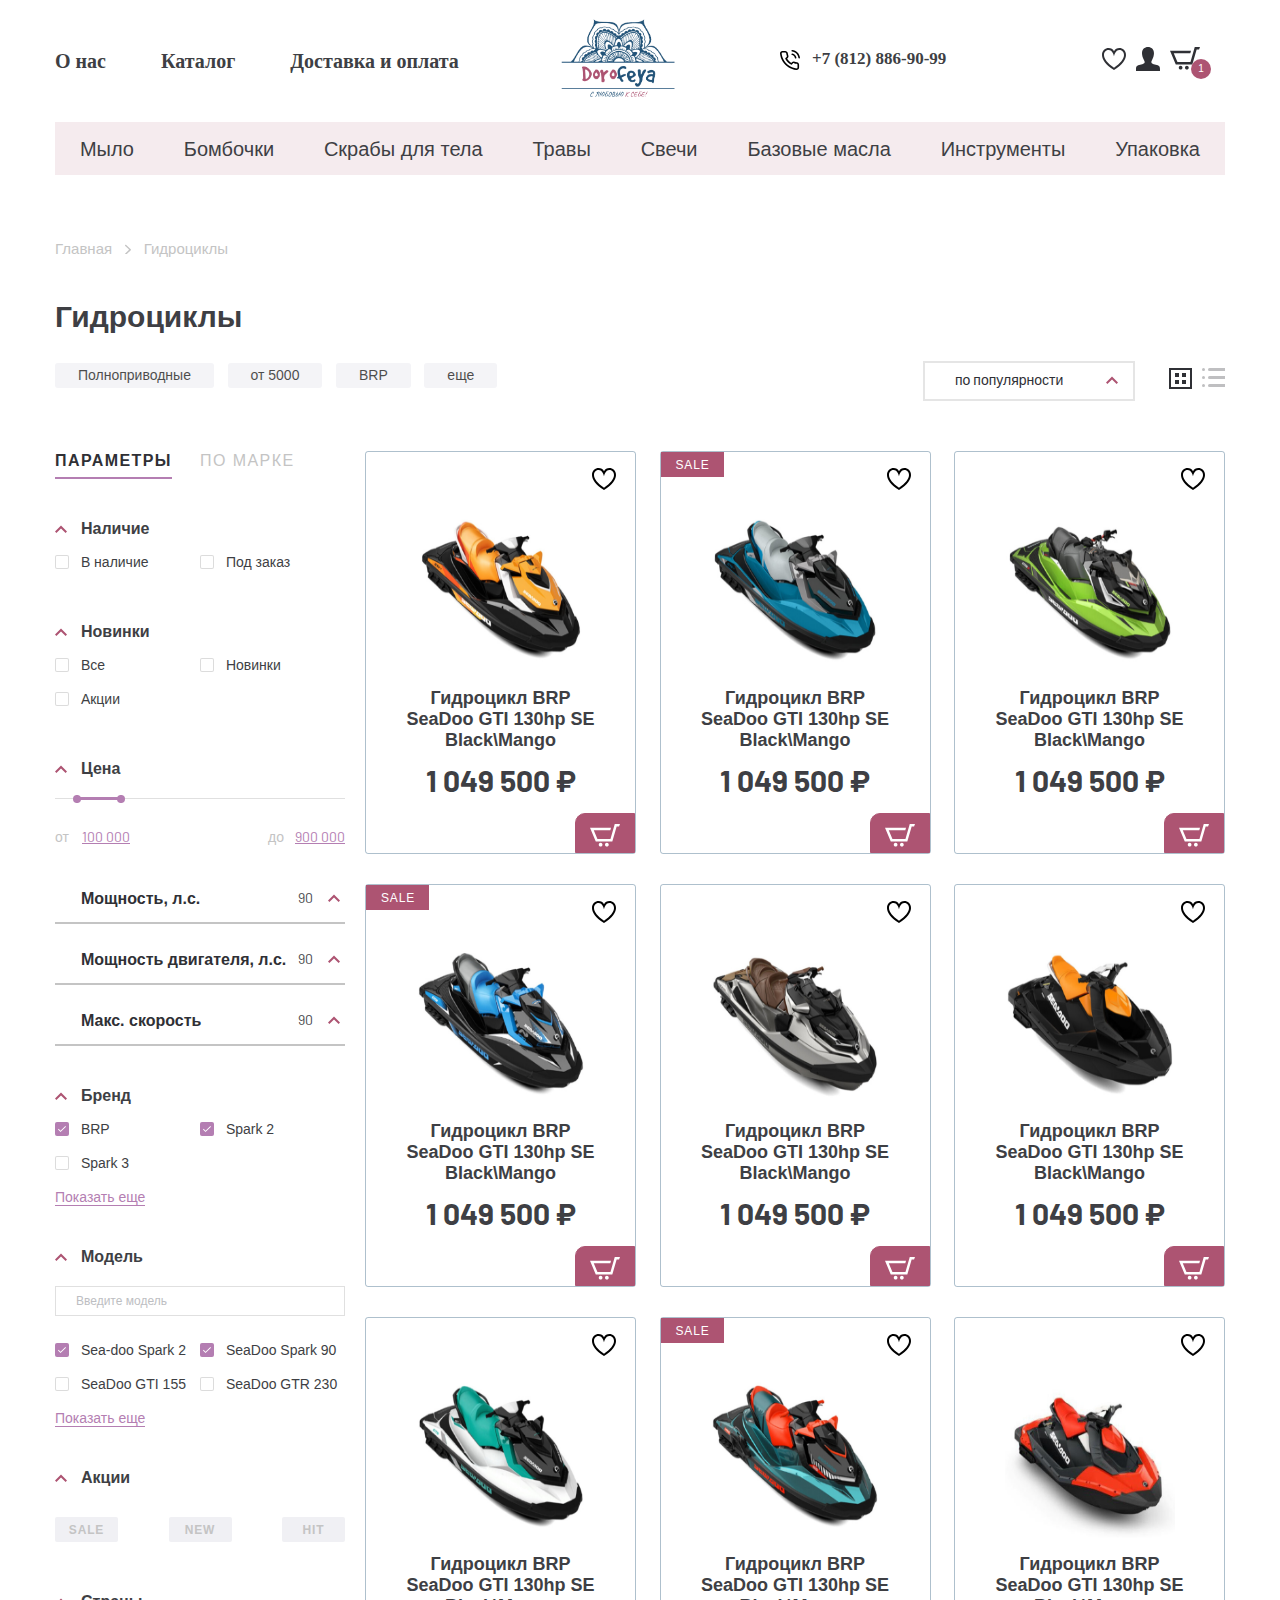
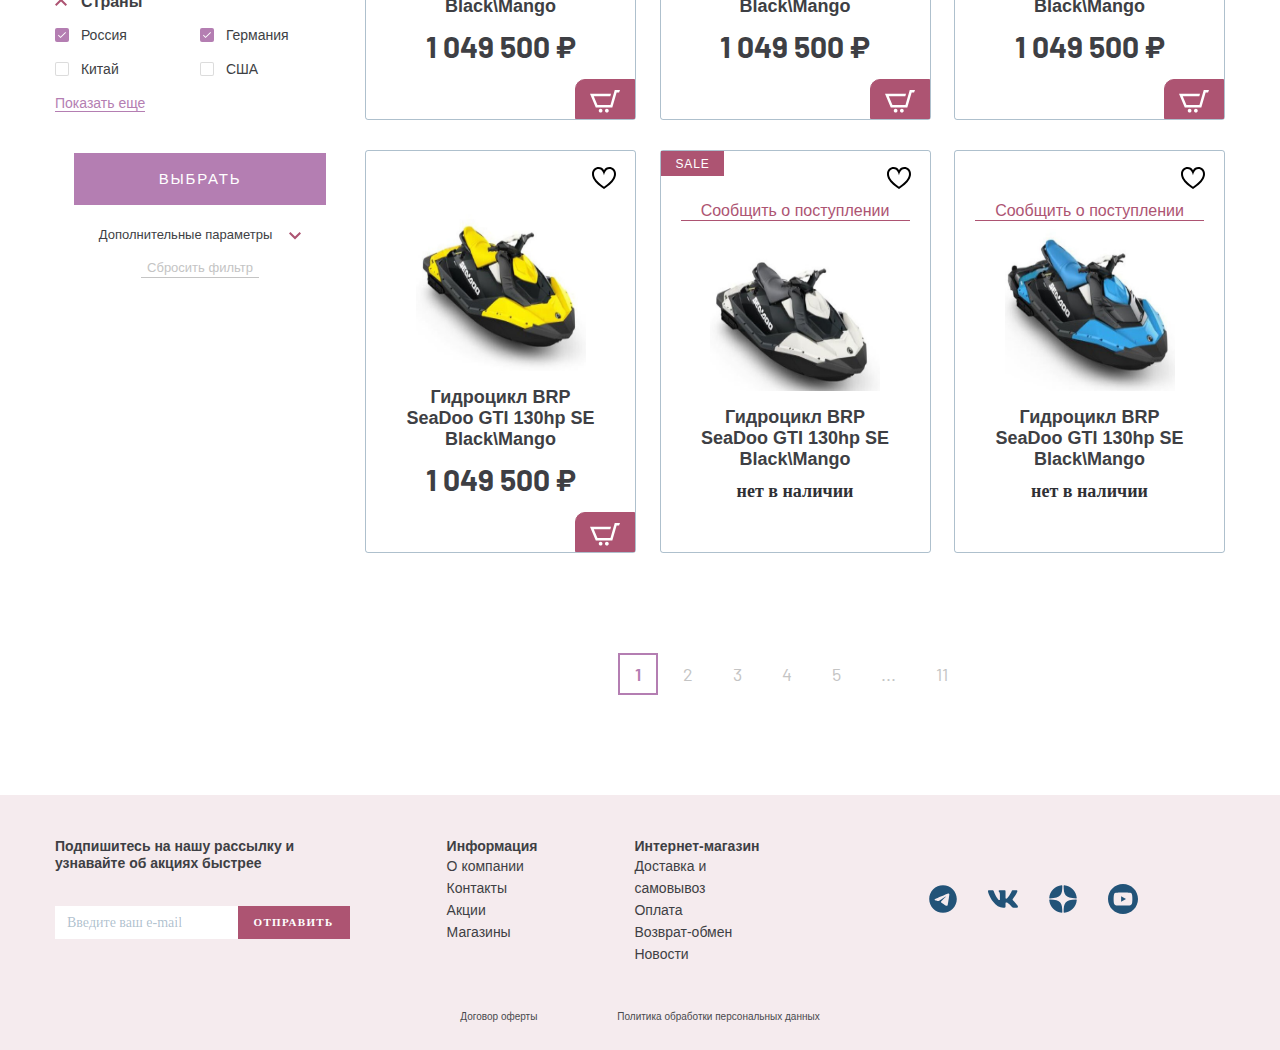
==== commit 147b58d1: "Добавление новых файлов" ====
--- a/catalog.html
+++ b/catalog.html
@@ -202,11 +202,13 @@
     <div class="container">
       <h2 class="catalog__title">Гидроциклы</h2>
       <div class="catalog__filter">
-        <div class="catalog__filter-items">
-          <button class="">Полноприводные</button>
-          <button class="">от 5000</button>
-          <button class="">BRP</button>
-          <button class="">еще</button>
+        <div class="filter-items__inner">
+          <div class="catalog__filter-items mobile-overflow">
+            <button class="">Полноприводные</button>
+            <button class="">от 5000</button>
+            <button class="">BRP</button>
+            <button class="">еще</button>
+          </div>
         </div>
         <div class="catalog__filter-btn">
           <select class="filter-style select-item">
@@ -469,7 +471,7 @@
           <div class="product-item__wrapper">
             <button class="product-item__favorite"></button>
             <button class="product-item__basket">
-              <img src="images/basket-blue.svg" alt="">
+              <img src="images/basket-color.svg" alt="">
             </button>
             <a class="product-item__notify-link" href="#">Сообщить о поступлении</a>
             <a class="product-item" href="#">
@@ -485,7 +487,7 @@
           <div class="product-item__wrapper">
             <button class="product-item__favorite"></button>
             <button class="product-item__basket">
-              <img src="images/basket-blue.svg" alt="">
+              <img src="images/basket-color.svg" alt="">
             </button>
             <a class="product-item__notify-link" href="#">Сообщить о поступлении</a>
             <a class="product-item product-item--sale" href="#">
@@ -502,7 +504,7 @@
           <div class="product-item__wrapper">
             <button class="product-item__favorite"></button>
             <button class="product-item__basket">
-              <img src="images/basket-blue.svg" alt="">
+              <img src="images/basket-color.svg" alt="">
             </button>
             <a class="product-item__notify-link" href="#">Сообщить о поступлении</a>
             <a class="product-item" href="#">
@@ -519,7 +521,7 @@
           <div class="product-item__wrapper">
             <button class="product-item__favorite"></button>
             <button class="product-item__basket">
-              <img src="images/basket-blue.svg" alt="">
+              <img src="images/basket-color.svg" alt="">
             </button>
             <a class="product-item__notify-link" href="#">Сообщить о поступлении</a>
             <a class="product-item product-item--sale" href="#">
@@ -536,7 +538,7 @@
           <div class="product-item__wrapper">
             <button class="product-item__favorite"></button>
             <button class="product-item__basket">
-              <img src="images/basket-blue.svg" alt="">
+              <img src="images/basket-color.svg" alt="">
             </button>
             <a class="product-item__notify-link" href="#">Сообщить о поступлении</a>
             <a class="product-item" href="#">
@@ -553,7 +555,7 @@
           <div class="product-item__wrapper">
             <button class="product-item__favorite"></button>
             <button class="product-item__basket">
-              <img src="images/basket-blue.svg" alt="">
+              <img src="images/basket-color.svg" alt="">
             </button>
             <a class="product-item__notify-link" href="#">Сообщить о поступлении</a>
             <a class="product-item" href="#">
@@ -570,7 +572,7 @@
           <div class="product-item__wrapper">
             <button class="product-item__favorite"></button>
             <button class="product-item__basket">
-              <img src="images/basket-blue.svg" alt="">
+              <img src="images/basket-color.svg" alt="">
             </button>
             <a class="product-item__notify-link" href="#">Сообщить о поступлении</a>
             <a class="product-item" href="#">
@@ -587,7 +589,7 @@
           <div class="product-item__wrapper">
             <button class="product-item__favorite"></button>
             <button class="product-item__basket">
-              <img src="images/basket-blue.svg" alt="">
+              <img src="images/basket-color.svg" alt="">
             </button>
             <a class="product-item__notify-link" href="#">Сообщить о поступлении</a>
             <a class="product-item product-item--sale" href="#">
@@ -604,7 +606,7 @@
           <div class="product-item__wrapper">
             <button class="product-item__favorite"></button>
             <button class="product-item__basket">
-              <img src="images/basket-blue.svg" alt="">
+              <img src="images/basket-color.svg" alt="">
             </button>
             <a class="product-item__notify-link" href="#">Сообщить о поступлении</a>
             <a class="product-item" href="#">
@@ -621,7 +623,7 @@
           <div class="product-item__wrapper">
             <button class="product-item__favorite"></button>
             <button class="product-item__basket">
-              <img src="images/basket-blue.svg" alt="">
+              <img src="images/basket-color.svg" alt="">
             </button>
             <a class="product-item__notify-link" href="#">Сообщить о поступлении</a>
             <a class="product-item" href="#">
@@ -638,7 +640,7 @@
           <div class="product-item__wrapper product-item__not-available">
             <button class="product-item__favorite"></button>
             <button class="product-item__basket">
-              <img src="images/basket-blue.svg" alt="">
+              <img src="images/basket-color.svg" alt="">
             </button>
             <a class="product-item__notify-link" href="#">Сообщить о поступлении</a>
             <a class="product-item product-item--sale" href="#">
@@ -655,7 +657,7 @@
           <div class="product-item__wrapper product-item__not-available">
             <button class="product-item__favorite"></button>
             <button class="product-item__basket">
-              <img src="images/basket-blue.svg" alt="">
+              <img src="images/basket-color.svg" alt="">
             </button>
             <a class="product-item__notify-link" href="#">Сообщить о поступлении</a>
             <a class="product-item" href="#">
--- a/css/style.css
+++ b/css/style.css
@@ -526,7 +526,7 @@
 
 .product-item__wrapper.product-item__wrapper--list .product-item__hover-text {
   width: 50%;
-  left:25%;
+  left: 25%;
 }
 
 .product-item__wrapper:hover,
@@ -660,13 +660,19 @@
   font-weight: 700;
   font-size: 18px;
   line-height: 21px;
-  text-align: center;
   color: #2F3035;
+  display: flex;
+  justify-content: center;
+  align-items: center;
 }
 
 .product-item__wrapper.product-item__not-available .product-item__basket,
 .popular-item__wrapper.popular-item__not-available .popular-item__basket {
   display: none;
+}
+
+.product-item__notify {
+  
 }
 
 .product-item__notify-link,
@@ -686,9 +692,12 @@
   font-size: 16px;
   line-height: 19px;
   color: #ad5472;
-  position: absolute;
+  display: flex;
+  justify-content: center;
+  align-items: center;
+  /*position: absolute;
   bottom: 25px;
-  left: 40px;
+  left: 40px;*/
   border-bottom: 1px solid #ad5472;
 }
 
@@ -940,7 +949,6 @@
 }
 
 .catalog__inner-aside {
-  display: block;
   min-width: 290px;
   margin-right: 20px;
 }
--- a/css/media.css
+++ b/css/media.css
@@ -188,6 +188,23 @@
     margin-bottom: 15px;
   }
 
+
+}
+
+@media(max-width: 900px) {
+
+  .catalog__filter-btngrid,
+  .catalog__filter-btnline {
+    display: none;
+  }
+
+  .catalog__filter {
+    display: block;
+  }
+
+  .catalog__filter-btn {
+    margin-top: 25px;
+  }
 
 }
 
@@ -230,6 +247,17 @@
     display: none;
   }
 
+  .popular-item__hover-text,
+  .product-item__hover-text {
+    width: 80%;
+    left: 10%;
+  }
+
+  /*.product-item__wrapper.product-item__not-available .product-item__notify-link,
+  .popular-item__wrapper.popular-item__not-available .popular-item__notify-link {
+    left: 35%;
+  }*/
+
 }
 
 @media(max-width: 640px) {
@@ -277,7 +305,8 @@
   }
 
   .tabs-wrapper,
-  .breadcrumbs__inner {
+  .breadcrumbs__inner,
+  .filter-items__inner {
     overflow-x: scroll;
     overflow-y: hidden;
   }
@@ -369,6 +398,24 @@
 
 }
 
+/*@media(max-width: 600px) {
+
+  .product-item__wrapper.product-item__not-available .product-item__notify-link,
+  .popular-item__wrapper.popular-item__not-available .popular-item__notify-link {
+    left: 32%;
+  }
+
+}
+
+@media(max-width: 500px) {
+
+  .product-item__wrapper.product-item__not-available .product-item__notify-link,
+  .popular-item__wrapper.popular-item__not-available .popular-item__notify-link {
+    left: 29%;
+  }
+
+}*/
+
 @media(max-width: 420px) {
 
   .mobile-logo__img {
@@ -383,11 +430,10 @@
     font-size: 18px;
   }
 
-
-}
-
-@media(max-width: 320px) {
-
-  
-
-}+  .pagination-list__item {
+    margin: 0;
+  }
+
+
+}
+
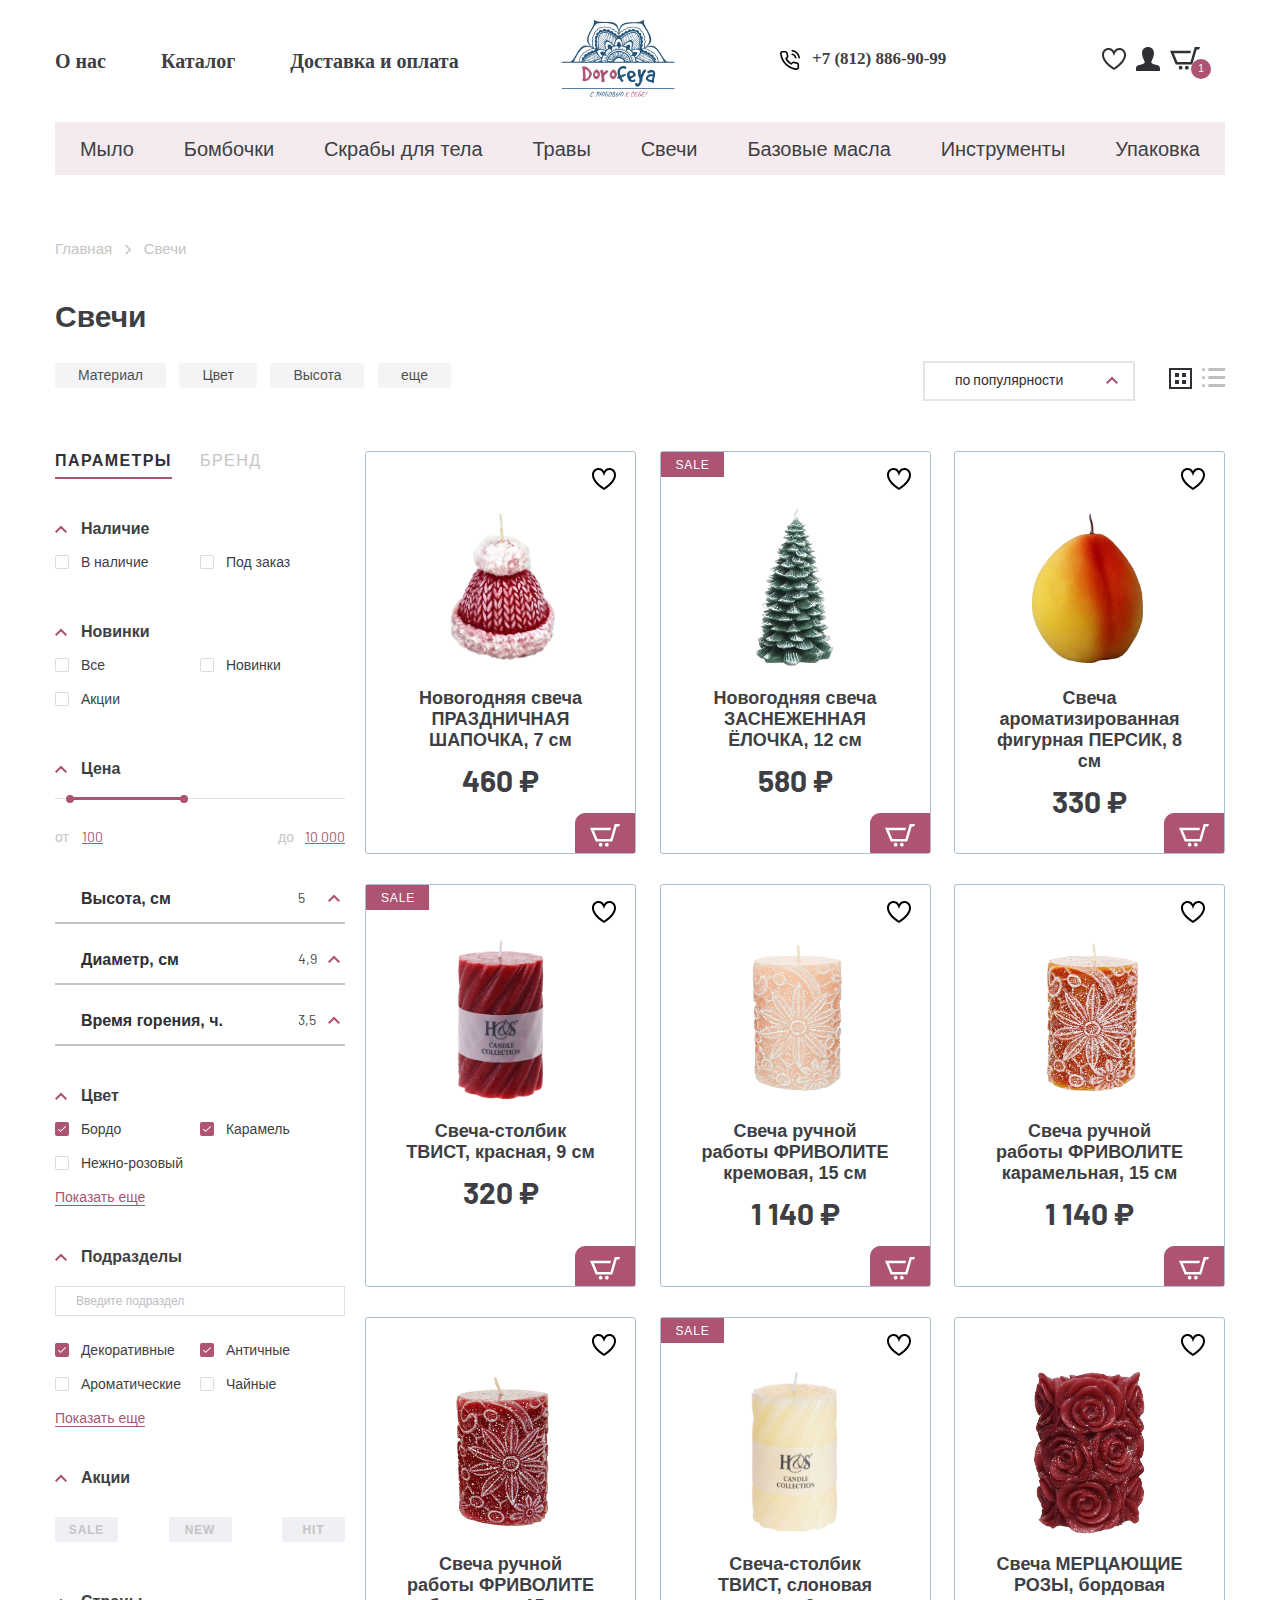
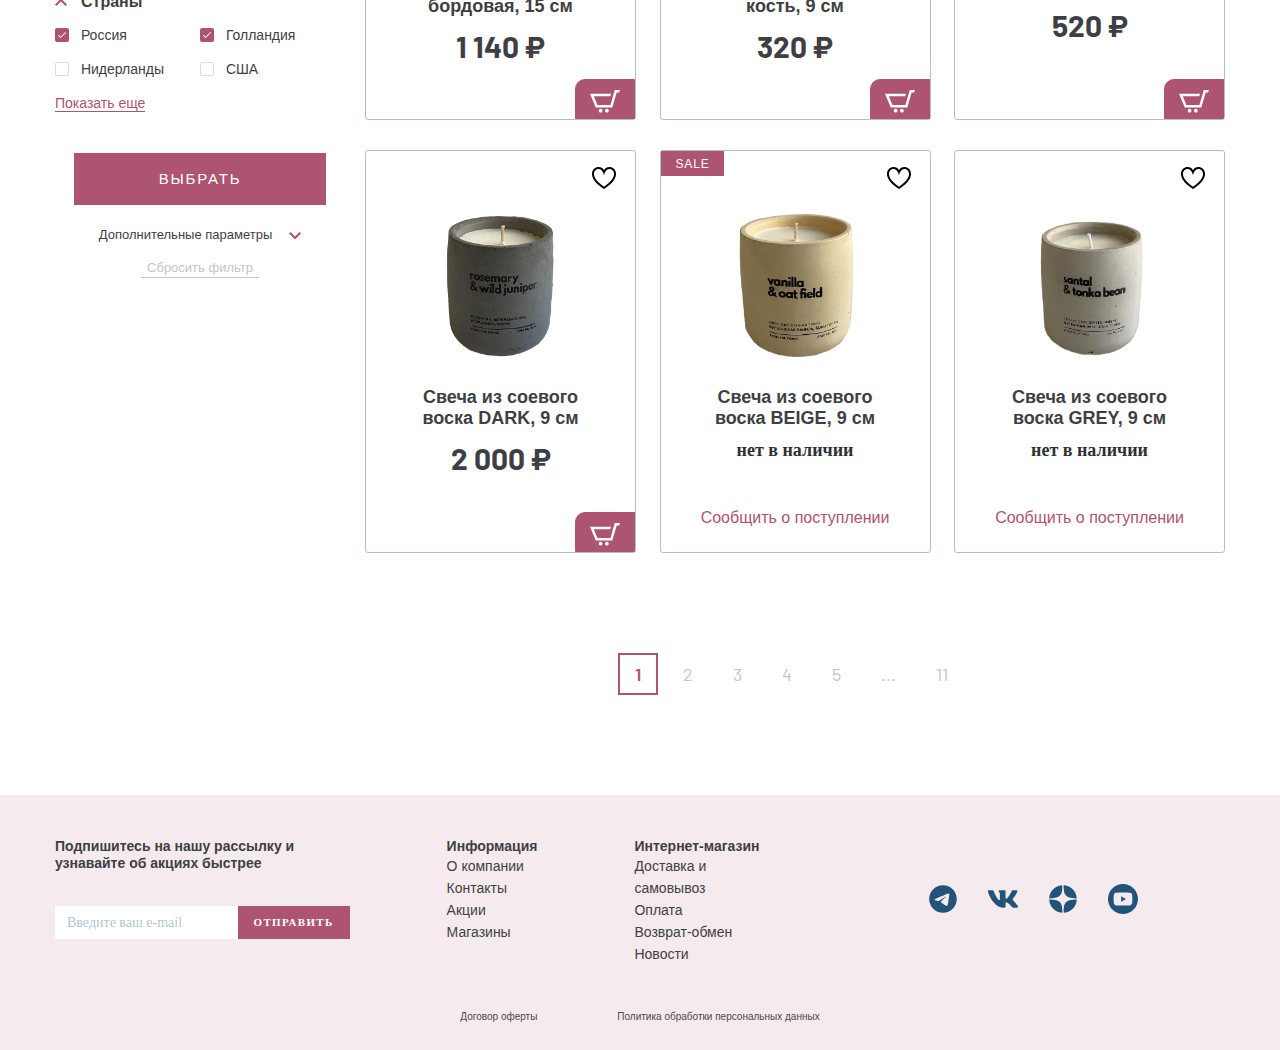
==== commit ad924670: "Завершение адаптива/верстки" ====
--- a/catalog.html
+++ b/catalog.html
@@ -191,7 +191,7 @@
             <a class="breadcrimbs__list-link" href="#">Главная</a>
           </li>
           <li class="breadcrumbs__list-item">
-            <span>Гидроциклы</span>
+            <span>Свечи</span>
           </li>
         </ul>
       </div>
@@ -200,13 +200,13 @@
 
   <section class="catalog">
     <div class="container">
-      <h2 class="catalog__title">Гидроциклы</h2>
+      <h2 class="catalog__title">Свечи</h2>
       <div class="catalog__filter">
         <div class="filter-items__inner">
           <div class="catalog__filter-items mobile-overflow">
-            <button class="">Полноприводные</button>
-            <button class="">от 5000</button>
-            <button class="">BRP</button>
+            <button class="">Материал</button>
+            <button class="">Цвет</button>
+            <button class="">Высота</button>
             <button class="">еще</button>
           </div>
         </div>
@@ -246,7 +246,7 @@
           <div class="tabs-wrapper tabs-wrapper--no-scroll">
             <div class="tabs aside-filter__tabs">
               <a class="tab aside-filter__tab tab--active" href="#filter-1"><span>Параметры</span></a>
-              <a class="tab aside-filter__tab" href="#filter-2"><span>по марке</span></a>
+              <a class="tab aside-filter__tab" href="#filter-2"><span>Бренд</span></a>
             </div>
           </div>
             <div class="tabs-container">
@@ -296,66 +296,66 @@
                     <li class="aside-filter__item-drop">
                       <p class="aside-filter__item-title filter__item-drop">Цена</p>
                       <div class="aside-filter__content">
-                        <input type="text" class="js-range-slider" name="my_range" value="" data-from="150000" data-to="275000"/>
+                        <input type="text" class="js-range-slider" name="my_range" value="" data-from="500" data-to="4500"/>
                       </div>
                     </li>
                     <li class="aside-filter__item-list">
                       <div class="filter__item-list">
                         <p class="filter-list__title">
-                          Мощность, л.с.
+                          Высота, см
                         </p>
                         <select class="filter-list__select filter-style">
-                          <option>90</option>
-                          <option>130</option>
-                          <option>154</option>
-                          <option>230</option>
-                          <option>300</option>
+                          <option>5</option>
+                          <option>10</option>
+                          <option>12</option>
+                          <option>15</option>
+                          <option>35</option>
                         </select>
                       </div>
                       <div class="filter__item-list">
                         <p class="filter-list__title">
-                          Мощность двигателя, л.с.
+                          Диаметр, см
                         </p>
                         <select class="filter-list__select filter-style">
-                          <option>90</option>
-                          <option>130</option>
-                          <option>154</option>
-                          <option>230</option>
-                          <option>300</option>
+                          <option>4,9</option>
+                          <option>5,2</option>
+                          <option>7</option>
+                          <option>10,1</option>
+                          <option>12</option>
                         </select>
                       </div>
                       <div class="filter__item-list">
                         <p class="filter-list__title">
-                          Макс. скорость
+                          Время горения, ч.
                         </p>
                         <select class="filter-list__select filter-style">
-                          <option>90</option>
-                          <option>130</option>
-                          <option>154</option>
-                          <option>230</option>
-                          <option>300</option>
+                          <option>3,5</option>
+                          <option>4</option>
+                          <option>15</option>
+                          <option>35</option>
+                          <option>40</option>
                         </select>
                       </div>
                     </li>
                     <li class="aside-filter__item-drop">
-                      <p class="aside-filter__item-title filter__item-drop">Бренд</p>
+                      <p class="aside-filter__item-title filter__item-drop">Цвет</p>
                       <div class="aside-filter__content">
                         <div class="aside-filter__content-box">
                           <label class="aside-filter__content-label">
                             <input class="filter-style" type="checkbox" checked>
-                            BRP
+                            Бордо
                           </label>
                         </div>
                         <div class="aside-filter__content-box">
                           <label class="aside-filter__content-label">
                             <input class="filter-style" type="checkbox" checked>
-                            Spark 2
-                          </label>
-                        </div>
-                        <div class="aside-filter__content-box">
-                          <label class="aside-filter__content-label">
-                            <input class="filter-style" type="checkbox">
-                            Spark 3
+                            Карамель
+                          </label>
+                        </div>
+                        <div class="aside-filter__content-box">
+                          <label class="aside-filter__content-label">
+                            <input class="filter-style" type="checkbox">
+                            Нежно-розовый
                           </label>
                         </div>
                         <div class="filter-more">
@@ -364,31 +364,31 @@
                       </div>
                     </li>
                     <li class="aside-filter__item-drop">
-                      <p class="aside-filter__item-title filter__item-drop">Модель</p>
+                      <p class="aside-filter__item-title filter__item-drop">Подразделы</p>
                       <div class="aside-filter__content">
-                        <input class="filter-search" type="text" placeholder="Введите модель">
+                        <input class="filter-search" type="text" placeholder="Введите подраздел">
                         <div class="aside-filter__content-box">
                           <label class="aside-filter__content-label">
                             <input class="filter-style" type="checkbox" checked>
-                            Sea-doo Spark 2
+                            Декоративные
                           </label>
                         </div>
                         <div class="aside-filter__content-box">
                           <label class="aside-filter__content-label">
                             <input class="filter-style" type="checkbox" checked>
-                            SeaDoo Spark 90
-                          </label>
-                        </div>
-                        <div class="aside-filter__content-box">
-                          <label class="aside-filter__content-label">
-                            <input class="filter-style" type="checkbox">
-                            SeaDoo GTI 155
-                          </label>
-                        </div>
-                        <div class="aside-filter__content-box">
-                          <label class="aside-filter__content-label">
-                            <input class="filter-style" type="checkbox">
-                            SeaDoo GTR 230
+                            Античные
+                          </label>
+                        </div>
+                        <div class="aside-filter__content-box">
+                          <label class="aside-filter__content-label">
+                            <input class="filter-style" type="checkbox">
+                            Ароматические
+                          </label>
+                        </div>
+                        <div class="aside-filter__content-box">
+                          <label class="aside-filter__content-label">
+                            <input class="filter-style" type="checkbox">
+                            Чайные
                           </label>
                         </div>
                         <div class="filter-more">
@@ -433,13 +433,13 @@
                         <div class="aside-filter__content-box">
                           <label class="aside-filter__content-label">
                             <input class="filter-style" type="checkbox" checked>
-                            Германия
-                          </label>
-                        </div>
-                        <div class="aside-filter__content-box">
-                          <label class="aside-filter__content-label">
-                            <input class="filter-style" type="checkbox">
-                            Китай
+                            Голландия
+                          </label>
+                        </div>
+                        <div class="aside-filter__content-box">
+                          <label class="aside-filter__content-label">
+                            <input class="filter-style" type="checkbox">
+                            Нидерланды
                           </label>
                         </div>
                         <div class="aside-filter__content-box">
@@ -474,166 +474,166 @@
               <img src="images/basket-color.svg" alt="">
             </button>
             <a class="product-item__notify-link" href="#">Сообщить о поступлении</a>
-            <a class="product-item" href="#">
-              <p class="product-item__hover-text">
-                посмотреть товар
-              </p>
-              <img class="product-item__img" src="images/content/gidrotsikl-1.png" alt="Гидроцикл BRP SeaDoo GTI 130hp SE Black\Mango">
-              <h4 class="product-item__title">Гидроцикл BRP SeaDoo GTI 130hp SE Black\Mango</h4>
-              <p class="price product-item__price">1 049 500</p>
-              <p class="product-item__notify-text">нет в наличии</p>
-            </a>
-          </div>
-          <div class="product-item__wrapper">
-            <button class="product-item__favorite"></button>
-            <button class="product-item__basket">
-              <img src="images/basket-color.svg" alt="">
-            </button>
-            <a class="product-item__notify-link" href="#">Сообщить о поступлении</a>
-            <a class="product-item product-item--sale" href="#">
-              <p class="product-item__hover-text">
-                посмотреть товар
-              </p>
-              <img class="product-item__img" src="images/content/gidrotsikl-2.png"
-                alt="Гидроцикл BRP SeaDoo GTI 130hp SE Black\Mango">
-              <h4 class="product-item__title">Гидроцикл BRP SeaDoo GTI 130hp SE Black\Mango</h4>
-              <p class="price product-item__price">1 049 500</p>
-              <p class="product-item__notify-text">нет в наличии</p>
-            </a>
-          </div>
-          <div class="product-item__wrapper">
-            <button class="product-item__favorite"></button>
-            <button class="product-item__basket">
-              <img src="images/basket-color.svg" alt="">
-            </button>
-            <a class="product-item__notify-link" href="#">Сообщить о поступлении</a>
-            <a class="product-item" href="#">
-              <p class="product-item__hover-text">
-                посмотреть товар
-              </p>
-              <img class="product-item__img" src="images/content/gidrotsikl-3.png"
-                alt="Гидроцикл BRP SeaDoo GTI 130hp SE Black\Mango">
-              <h4 class="product-item__title">Гидроцикл BRP SeaDoo GTI 130hp SE Black\Mango</h4>
-              <p class="price product-item__price">1 049 500</p>
-              <p class="product-item__notify-text">нет в наличии</p>
-            </a>
-          </div>
-          <div class="product-item__wrapper">
-            <button class="product-item__favorite"></button>
-            <button class="product-item__basket">
-              <img src="images/basket-color.svg" alt="">
-            </button>
-            <a class="product-item__notify-link" href="#">Сообщить о поступлении</a>
-            <a class="product-item product-item--sale" href="#">
-              <p class="product-item__hover-text">
-                посмотреть товар
-              </p>
-              <img class="product-item__img" src="images/content/gidrotsikl-4.png"
-                alt="Гидроцикл BRP SeaDoo GTI 130hp SE Black\Mango">
-              <h4 class="product-item__title">Гидроцикл BRP SeaDoo GTI 130hp SE Black\Mango</h4>
-              <p class="price product-item__price">1 049 500</p>
-              <p class="product-item__notify-text">нет в наличии</p>
-            </a>
-          </div>
-          <div class="product-item__wrapper">
-            <button class="product-item__favorite"></button>
-            <button class="product-item__basket">
-              <img src="images/basket-color.svg" alt="">
-            </button>
-            <a class="product-item__notify-link" href="#">Сообщить о поступлении</a>
-            <a class="product-item" href="#">
-              <p class="product-item__hover-text">
-                посмотреть товар
-              </p>
-              <img class="product-item__img" src="images/content/gidrotsikl-5.png"
-                alt="Гидроцикл BRP SeaDoo GTI 130hp SE Black\Mango">
-              <h4 class="product-item__title">Гидроцикл BRP SeaDoo GTI 130hp SE Black\Mango</h4>
-              <p class="price product-item__price">1 049 500</p>
-              <p class="product-item__notify-text">нет в наличии</p>
-            </a>
-          </div>
-          <div class="product-item__wrapper">
-            <button class="product-item__favorite"></button>
-            <button class="product-item__basket">
-              <img src="images/basket-color.svg" alt="">
-            </button>
-            <a class="product-item__notify-link" href="#">Сообщить о поступлении</a>
-            <a class="product-item" href="#">
-              <p class="product-item__hover-text">
-                посмотреть товар
-              </p>
-              <img class="product-item__img" src="images/content/gidrotsikl-6.png"
-                alt="Гидроцикл BRP SeaDoo GTI 130hp SE Black\Mango">
-              <h4 class="product-item__title">Гидроцикл BRP SeaDoo GTI 130hp SE Black\Mango</h4>
-              <p class="price product-item__price">1 049 500</p>
-              <p class="product-item__notify-text">нет в наличии</p>
-            </a>
-          </div>
-          <div class="product-item__wrapper">
-            <button class="product-item__favorite"></button>
-            <button class="product-item__basket">
-              <img src="images/basket-color.svg" alt="">
-            </button>
-            <a class="product-item__notify-link" href="#">Сообщить о поступлении</a>
-            <a class="product-item" href="#">
-              <p class="product-item__hover-text">
-                посмотреть товар
-              </p>
-              <img class="product-item__img" src="images/content/gidrotsikl-7.png"
-                alt="Гидроцикл BRP SeaDoo GTI 130hp SE Black\Mango">
-              <h4 class="product-item__title">Гидроцикл BRP SeaDoo GTI 130hp SE Black\Mango</h4>
-              <p class="price product-item__price">1 049 500</p>
-              <p class="product-item__notify-text">нет в наличии</p>
-            </a>
-          </div>
-          <div class="product-item__wrapper">
-            <button class="product-item__favorite"></button>
-            <button class="product-item__basket">
-              <img src="images/basket-color.svg" alt="">
-            </button>
-            <a class="product-item__notify-link" href="#">Сообщить о поступлении</a>
-            <a class="product-item product-item--sale" href="#">
-              <p class="product-item__hover-text">
-                посмотреть товар
-              </p>
-              <img class="product-item__img" src="images/content/gidrotsikl-8.png"
-                alt="Гидроцикл BRP SeaDoo GTI 130hp SE Black\Mango">
-              <h4 class="product-item__title">Гидроцикл BRP SeaDoo GTI 130hp SE Black\Mango</h4>
-              <p class="price product-item__price">1 049 500</p>
-              <p class="product-item__notify-text">нет в наличии</p>
-            </a>
-          </div>
-          <div class="product-item__wrapper">
-            <button class="product-item__favorite"></button>
-            <button class="product-item__basket">
-              <img src="images/basket-color.svg" alt="">
-            </button>
-            <a class="product-item__notify-link" href="#">Сообщить о поступлении</a>
-            <a class="product-item" href="#">
-              <p class="product-item__hover-text">
-                посмотреть товар
-              </p>
-              <img class="product-item__img" src="images/content/gidrotsikl-9.png"
-                alt="Гидроцикл BRP SeaDoo GTI 130hp SE Black\Mango">
-              <h4 class="product-item__title">Гидроцикл BRP SeaDoo GTI 130hp SE Black\Mango</h4>
-              <p class="price product-item__price">1 049 500</p>
-              <p class="product-item__notify-text">нет в наличии</p>
-            </a>
-          </div>
-          <div class="product-item__wrapper">
-            <button class="product-item__favorite"></button>
-            <button class="product-item__basket">
-              <img src="images/basket-color.svg" alt="">
-            </button>
-            <a class="product-item__notify-link" href="#">Сообщить о поступлении</a>
-            <a class="product-item" href="#">
-              <p class="product-item__hover-text">
-                посмотреть товар
-              </p>
-              <img class="product-item__img" src="images/content/gidrotsikl-10.png"
-                alt="Гидроцикл BRP SeaDoo GTI 130hp SE Black\Mango">
-              <h4 class="product-item__title">Гидроцикл BRP SeaDoo GTI 130hp SE Black\Mango</h4>
-              <p class="price product-item__price">1 049 500</p>
+            <a class="product-item" href="product-page.html">
+              <p class="product-item__hover-text">
+                посмотреть товар
+              </p>
+              <img class="product-item__img" src="images/content/svechka-1.png" alt="Новогодняя свеча ПРАЗДНИЧНАЯ ШАПОЧКА, 7 см">
+              <h4 class="product-item__title">Новогодняя свеча ПРАЗДНИЧНАЯ ШАПОЧКА, 7 см</h4>
+              <p class="price product-item__price">460</p>
+              <p class="product-item__notify-text">нет в наличии</p>
+            </a>
+          </div>
+          <div class="product-item__wrapper">
+            <button class="product-item__favorite"></button>
+            <button class="product-item__basket">
+              <img src="images/basket-color.svg" alt="">
+            </button>
+            <a class="product-item__notify-link" href="#">Сообщить о поступлении</a>
+            <a class="product-item product-item--sale" href="product-page.html">
+              <p class="product-item__hover-text">
+                посмотреть товар
+              </p>
+              <img class="product-item__img" src="images/content/svechka-2.png"
+                alt="Новогодняя свеча ЗАСНЕЖЕННАЯ ЁЛОЧКА, 12 см">
+              <h4 class="product-item__title">Новогодняя свеча ЗАСНЕЖЕННАЯ ЁЛОЧКА, 12 см</h4>
+              <p class="price product-item__price">580</p>
+              <p class="product-item__notify-text">нет в наличии</p>
+            </a>
+          </div>
+          <div class="product-item__wrapper">
+            <button class="product-item__favorite"></button>
+            <button class="product-item__basket">
+              <img src="images/basket-color.svg" alt="">
+            </button>
+            <a class="product-item__notify-link" href="#">Сообщить о поступлении</a>
+            <a class="product-item" href="product-page.html">
+              <p class="product-item__hover-text">
+                посмотреть товар
+              </p>
+              <img class="product-item__img" src="images/content/svechka-3.png"
+                alt="Свеча ароматизированная фигурная ПЕРСИК, 8 см">
+              <h4 class="product-item__title">Свеча ароматизированная фигурная ПЕРСИК, 8 см</h4>
+              <p class="price product-item__price">330</p>
+              <p class="product-item__notify-text">нет в наличии</p>
+            </a>
+          </div>
+          <div class="product-item__wrapper">
+            <button class="product-item__favorite"></button>
+            <button class="product-item__basket">
+              <img src="images/basket-color.svg" alt="">
+            </button>
+            <a class="product-item__notify-link" href="#">Сообщить о поступлении</a>
+            <a class="product-item product-item--sale" href="product-page.html">
+              <p class="product-item__hover-text">
+                посмотреть товар
+              </p>
+              <img class="product-item__img" src="images/content/svechka-4.png"
+                alt="Свеча-столбик ТВИСТ, красная, 9 см">
+              <h4 class="product-item__title">Свеча-столбик ТВИСТ, красная, 9 см</h4>
+              <p class="price product-item__price">320</p>
+              <p class="product-item__notify-text">нет в наличии</p>
+            </a>
+          </div>
+          <div class="product-item__wrapper">
+            <button class="product-item__favorite"></button>
+            <button class="product-item__basket">
+              <img src="images/basket-color.svg" alt="">
+            </button>
+            <a class="product-item__notify-link" href="#">Сообщить о поступлении</a>
+            <a class="product-item" href="product-page.html">
+              <p class="product-item__hover-text">
+                посмотреть товар
+              </p>
+              <img class="product-item__img" src="images/content/svechka-5.png"
+                alt="Свеча ручной работы ФРИВОЛИТЕ кремовая, 15 см">
+              <h4 class="product-item__title">Свеча ручной работы ФРИВОЛИТЕ кремовая, 15 см</h4>
+              <p class="price product-item__price">1 140</p>
+              <p class="product-item__notify-text">нет в наличии</p>
+            </a>
+          </div>
+          <div class="product-item__wrapper">
+            <button class="product-item__favorite"></button>
+            <button class="product-item__basket">
+              <img src="images/basket-color.svg" alt="">
+            </button>
+            <a class="product-item__notify-link" href="#">Сообщить о поступлении</a>
+            <a class="product-item" href="product-page.html">
+              <p class="product-item__hover-text">
+                посмотреть товар
+              </p>
+              <img class="product-item__img" src="images/content/svechka-6.png"
+                alt="Свеча ручной работы ФРИВОЛИТЕ карамельная, 15 см">
+              <h4 class="product-item__title">Свеча ручной работы ФРИВОЛИТЕ карамельная, 15 см</h4>
+              <p class="price product-item__price">1 140</p>
+              <p class="product-item__notify-text">нет в наличии</p>
+            </a>
+          </div>
+          <div class="product-item__wrapper">
+            <button class="product-item__favorite"></button>
+            <button class="product-item__basket">
+              <img src="images/basket-color.svg" alt="">
+            </button>
+            <a class="product-item__notify-link" href="#">Сообщить о поступлении</a>
+            <a class="product-item" href="product-page.html">
+              <p class="product-item__hover-text">
+                посмотреть товар
+              </p>
+              <img class="product-item__img" src="images/content/svechka-7.png"
+                alt="Свеча ручной работы ФРИВОЛИТЕ бордовая, 15 см">
+              <h4 class="product-item__title">Свеча ручной работы ФРИВОЛИТЕ бордовая, 15 см</h4>
+              <p class="price product-item__price">1 140</p>
+              <p class="product-item__notify-text">нет в наличии</p>
+            </a>
+          </div>
+          <div class="product-item__wrapper">
+            <button class="product-item__favorite"></button>
+            <button class="product-item__basket">
+              <img src="images/basket-color.svg" alt="">
+            </button>
+            <a class="product-item__notify-link" href="#">Сообщить о поступлении</a>
+            <a class="product-item product-item--sale" href="product-page.html">
+              <p class="product-item__hover-text">
+                посмотреть товар
+              </p>
+              <img class="product-item__img" src="images/content/svechka-8.png"
+                alt="Свеча-столбик ТВИСТ, слоновая кость, 9 см">
+              <h4 class="product-item__title">Свеча-столбик ТВИСТ, слоновая кость, 9 см</h4>
+              <p class="price product-item__price">320</p>
+              <p class="product-item__notify-text">нет в наличии</p>
+            </a>
+          </div>
+          <div class="product-item__wrapper">
+            <button class="product-item__favorite"></button>
+            <button class="product-item__basket">
+              <img src="images/basket-color.svg" alt="">
+            </button>
+            <a class="product-item__notify-link" href="#">Сообщить о поступлении</a>
+            <a class="product-item" href="product-page.html">
+              <p class="product-item__hover-text">
+                посмотреть товар
+              </p>
+              <img class="product-item__img" src="images/content/svechka-9.png"
+                alt="Дизайнерская свеча МЕРЦАЮЩИЕ РОЗЫ, бордовая">
+              <h4 class="product-item__title">Cвеча МЕРЦАЮЩИЕ РОЗЫ, бордовая</h4>
+              <p class="price product-item__price">520</p>
+              <p class="product-item__notify-text">нет в наличии</p>
+            </a>
+          </div>
+          <div class="product-item__wrapper">
+            <button class="product-item__favorite"></button>
+            <button class="product-item__basket">
+              <img src="images/basket-color.svg" alt="">
+            </button>
+            <a class="product-item__notify-link" href="#">Сообщить о поступлении</a>
+            <a class="product-item" href="product-page.html">
+              <p class="product-item__hover-text">
+                посмотреть товар
+              </p>
+              <img class="product-item__img" src="images/content/svechka-10.png"
+                alt="Свеча из соевого воска DARK, 9 см">
+              <h4 class="product-item__title">Свеча из соевого воска DARK, 9 см</h4>
+              <p class="price product-item__price">2 000</p>
               <p class="product-item__notify-text">нет в наличии</p>
             </a>
           </div>
@@ -643,14 +643,14 @@
               <img src="images/basket-color.svg" alt="">
             </button>
             <a class="product-item__notify-link" href="#">Сообщить о поступлении</a>
-            <a class="product-item product-item--sale" href="#">
-              <p class="product-item__hover-text">
-                посмотреть товар
-              </p>
-              <img class="product-item__img" src="images/content/gidrotsikl-11.png"
-                alt="Гидроцикл BRP SeaDoo GTI 130hp SE Black\Mango">
-              <h4 class="product-item__title">Гидроцикл BRP SeaDoo GTI 130hp SE Black\Mango</h4>
-              <p class="price product-item__price">1 049 500</p>
+            <a class="product-item product-item--sale" href="product-page.html">
+              <p class="product-item__hover-text">
+                посмотреть товар
+              </p>
+              <img class="product-item__img" src="images/content/svechka-11.png"
+                alt="Свеча из соевого воска BEIGE, 9 см">
+              <h4 class="product-item__title">Свеча из соевого воска BEIGE, 9 см</h4>
+              <p class="price product-item__price">2 000</p>
               <p class="product-item__notify-text">нет в наличии</p>
             </a>
           </div>
@@ -660,14 +660,14 @@
               <img src="images/basket-color.svg" alt="">
             </button>
             <a class="product-item__notify-link" href="#">Сообщить о поступлении</a>
-            <a class="product-item" href="#">
-              <p class="product-item__hover-text">
-                посмотреть товар
-              </p>
-              <img class="product-item__img" src="images/content/gidrotsikl-12.png"
-                alt="Гидроцикл BRP SeaDoo GTI 130hp SE Black\Mango">
-              <h4 class="product-item__title">Гидроцикл BRP SeaDoo GTI 130hp SE Black\Mango</h4>
-              <p class="price product-item__price">1 049 500</p>
+            <a class="product-item" href="product-page.html">
+              <p class="product-item__hover-text">
+                посмотреть товар
+              </p>
+              <img class="product-item__img" src="images/content/svechka-12.png"
+                alt="Свеча из соевого воска GREY, 9 см">
+              <h4 class="product-item__title">Свеча из соевого воска GREY, 9 см</h4>
+              <p class="price product-item__price">2 000</p>
               <p class="product-item__notify-text">нет в наличии</p>
             </a>
           </div>
--- a/css/style.css
+++ b/css/style.css
@@ -44,12 +44,6 @@
 
 .page-section {
   margin-bottom: 60px;
-}
-
-.title {
-  color: #2F3035;
-  font-size: 20px;
-  line-height: 24px;
 }
 
 .header__top-inner {
@@ -671,10 +665,6 @@
   display: none;
 }
 
-.product-item__notify {
-  
-}
-
 .product-item__notify-link,
 .popular-item__notify-link {
   display: none;
@@ -695,10 +685,10 @@
   display: flex;
   justify-content: center;
   align-items: center;
-  /*position: absolute;
+  position: absolute;
   bottom: 25px;
-  left: 40px;*/
-  border-bottom: 1px solid #ad5472;
+  left: 0;
+  right: 0;
 }
 
 .popular__more {
@@ -988,8 +978,8 @@
 .pagination-list__item.active {
   display: block;
   padding: 8px 15px;
-  border: 2px solid #B47EB2;
-  color: #B47EB2;
+  border: 2px solid #ad5472;
+  color: #ad5472;
   font-family: 'Barlow';
   font-style: normal;
   font-weight: 600;
@@ -1021,7 +1011,7 @@
 .aside-filter__tab.tab--active span {
   display: inline-block;
   padding-bottom: 7px;
-  border-bottom: 2px solid #B47EB2;
+  border-bottom: 2px solid #ad5472;
 }
 
 .aside-filter__item-drop {
@@ -1095,7 +1085,7 @@
 .jq-checkbox.checked,
 .jq-radio.checked {
   border: none;
-  background: #B47EB2;
+  background: #ad5472;
 }
 
 .jq-checkbox.checked .jq-checkbox__div {
@@ -1134,7 +1124,7 @@
 .irs--flat .irs-bar {
   top: 24px;
   height: 3px;
-  background-color: #B47EB2;
+  background-color: #ad5472;
 }
 
 .irs--flat .irs-from, .irs--flat .irs-to, .irs--flat .irs-single {
@@ -1149,7 +1139,7 @@
   font-family: 'Barlow', sans-serif;
   font-size: 14px;
   line-height: 17px;
-  color: #B47EB2;
+  color: #ad5472;
   text-shadow: none;
   background-color: transparent;
   border-radius: 0;
@@ -1180,14 +1170,14 @@
   top: 22px;
   width: 8px;
   height: 8px;
-  background-color: #B47EB2;
+  background-color: #ad5472;
   border-radius: 50%;
 }
 
 .irs--flat .irs-handle>i:first-child,
 .irs--flat .irs-handle.state_hover>i:first-child,
 .irs--flat .irs-handle:hover>i:first-child {
-  background-color: #B47EB2;
+  background-color: #ad5472;
 }
 
 .aside-filter__item-list {
@@ -1293,9 +1283,9 @@
   font-size: 14px;
   line-height: 17px;
   padding-top: 18px;
-  border-bottom: 1px solid #B47EB2;
+  border-bottom: 1px solid #ad5472;
   background-color: transparent;
-  color: #B47EB2;
+  color: #ad5472;
 }
 
 .filter-more__btn:hover {
@@ -1348,7 +1338,7 @@
 }
 
 .btn-checked .jq-checkbox.checked {
-  background: #B47EB2;
+  background: #ad5472;
   color: #fff;
 }
 
@@ -1385,7 +1375,7 @@
 }
 
 .filter-btn__choose--active {
-  background-color: #B47EB2;
+  background-color: #ad5472;
   color: #fff;
 }
 
@@ -1447,6 +1437,10 @@
   justify-content: space-between;
 }
 
+.product-card__img {
+  width: 500px;
+}
+
 .product-card__img-box {
   font-family: 'Barlow', sans-serif;
   width: 500px;
@@ -1487,7 +1481,7 @@
 .product-card__link {
   font-size: 15px;
   line-height: 18px;
-  color: #B47EB2;
+  color: #ad5472;
 }
 
 .product-card__content {
@@ -1533,7 +1527,7 @@
 
 .product-card__tab.tab--active {
   opacity: 1;
-  border-bottom: 2px solid #B47EB2;
+  border-bottom: 2px solid #ad5472;
   font-weight: 700;
 }
 
@@ -1559,8 +1553,8 @@
 .product-card__more {
   font-size: 14px;
   line-height: 17px;
-  border-bottom: 1px solid #B47EB2;
-  color: #B47EB2;
+  border-bottom: 1px solid #ad5472;
+  color: #ad5472;
   margin-bottom: 40px;
 }
 
@@ -1573,7 +1567,7 @@
 }
 
 .product-card__btn-buy {
-  background-color: #B47EB2;
+  background-color: #ad5472;
   text-transform: uppercase;
   color: #fff;
   border: 2px solid transparent;
@@ -1588,8 +1582,12 @@
 
 .product-card__btn-buy:hover {
   background-color: #fff;
-  color: #B47EB2;
-  border: 2px solid #B47EB2;
+  color: #ad5472;
+  border: 2px solid #ad5472;
+}
+
+.product-card__btn-mobile {
+  display: none;
 }
 
 .jq-ry-container {
@@ -1614,7 +1612,7 @@
 }
 
 .card__tab.tab--active {
-  border-bottom: 2px solid #B47EB2;
+  border-bottom: 2px solid #ad5472;
   opacity: 1;
 }
 
@@ -1653,6 +1651,12 @@
   display: flex;
 }
 
+.card-list__item-title {
+  color: #2F3035;
+  font-size: 20px;
+  line-height: 24px;
+}
+
 .card__list-address {
   width: 219px;
   margin-right: 81px;
@@ -1680,7 +1684,7 @@
 }
 
 .card__list-button button {
-  background: #B47EB2;
+  background: #ad5472;
   border: 2px solid transparent;
   border-radius: 3px;
   padding: 10px 40px;
@@ -1694,8 +1698,8 @@
 
 .card__list-button:hover button {
   background-color: #fff;
-  color: #B47EB2;
-  border: 2px solid #B47EB2;
+  color: #ad5472;
+  border: 2px solid #ad5472;
 }
 
 /* Дотсы для слайдера товаров */
--- a/css/media.css
+++ b/css/media.css
@@ -49,6 +49,18 @@
     margin-right: 10px;
   }
 
+  .product-card__inner {
+    flex-wrap: wrap;
+  }
+
+  .product-card__img-box {
+    width: 100%;
+  }
+
+  .product-card__content {
+    width: 100%;
+    margin: 50px 30px 0;
+  }
 
 }
 
@@ -74,7 +86,6 @@
   .footer__top-item {
     margin-bottom: 25px;
   }
-
 
 
 }
@@ -188,6 +199,17 @@
     margin-bottom: 15px;
   }
 
+  .card__input-search {
+    margin-right: 0;
+  }
+
+  .card__top-line label {
+    display: block;
+    width: 100%;
+    margin-bottom: 25px;
+    margin-left: 0;
+  }
+
 
 }
 
@@ -204,6 +226,35 @@
 
   .catalog__filter-btn {
     margin-top: 25px;
+  }
+
+  .card__list-item {
+    display: block;
+  }
+
+  .card__list-item div {
+    width: 100%;
+    margin-bottom: 15px;
+    display: flex;
+    justify-content: center;
+  }
+
+  .workhours span {
+    justify-content: center;
+    padding: 0 5px;
+  }
+
+  .card-list__item-title {
+    display: none;
+  }
+
+}
+
+@media(max-width: 800px) {
+
+  .card__tab {
+    font-size: 17px;
+    line-height: 21px;
   }
 
 }
@@ -252,11 +303,7 @@
     width: 80%;
     left: 10%;
   }
-
-  /*.product-item__wrapper.product-item__not-available .product-item__notify-link,
-  .popular-item__wrapper.popular-item__not-available .popular-item__notify-link {
-    left: 35%;
-  }*/
+  
 
 }
 
@@ -306,7 +353,8 @@
 
   .tabs-wrapper,
   .breadcrumbs__inner,
-  .filter-items__inner {
+  .filter-items__inner,
+  .card__tabs-box {
     overflow-x: scroll;
     overflow-y: hidden;
   }
@@ -314,6 +362,19 @@
   .mobile-overflow {
     width: 700px;
     padding: 12px 0;
+  }
+
+  .card__tabs-box {
+    margin-bottom: 20px;
+  }
+
+  .card__tab-form {
+    margin-top: 30px;
+  }
+
+  .card__label-search {
+    font-size: 16px;
+    line-height: 20px;
   }
 
   .footer__top-inner {
@@ -395,26 +456,60 @@
     margin: 10px 0;
   }
 
-
-}
-
-/*@media(max-width: 600px) {
-
-  .product-item__wrapper.product-item__not-available .product-item__notify-link,
-  .popular-item__wrapper.popular-item__not-available .popular-item__notify-link {
-    left: 32%;
-  }
-
-}
-
-@media(max-width: 500px) {
-
-  .product-item__wrapper.product-item__not-available .product-item__notify-link,
-  .popular-item__wrapper.popular-item__not-available .popular-item__notify-link {
-    left: 29%;
-  }
-
-}*/
+  .product-card__content {
+    margin-top: 0;
+    order: -1;
+  }
+
+  .product-card__title {
+    font-size: 20px;
+    line-height: 26px;
+  }
+
+  .product-card__code {
+    font-size: 13px;
+    line-height: 16px;
+  }
+
+  .product-card__buttons a+a {
+    margin-left: 10px;
+  }
+
+  .product-card__img {
+    width: 85%;
+  }
+
+  .product-card__price-old {
+    font-size: 24px;
+    line-height: 30px;
+  }
+
+  .product-card__price-new {
+    font-size: 30px;
+    line-height: 38px;
+  }
+
+  .product-card__link {
+    font-size: 14px;
+    line-height: 17px;
+  }
+
+  .product-card__tabs {
+    display: none;
+  }
+
+  .product-card__btn {
+    margin: 0 auto;
+  }
+
+  .product-card__btn-mobile {
+    display: block;
+    margin-top: 30px;
+  }
+
+
+}
+
 
 @media(max-width: 420px) {
 
@@ -434,6 +529,24 @@
     margin: 0;
   }
 
-
-}
-
+  .card__list-item div {
+    justify-content: start;
+    flex-wrap: wrap;
+  }
+
+  .workhours span {
+    padding-left: 0;
+  }
+
+}
+
+@media(max-width: 340px) {
+
+  .card__input-search {
+    margin: 17px 85px 50px 0;
+  }
+
+}
+
+
+
